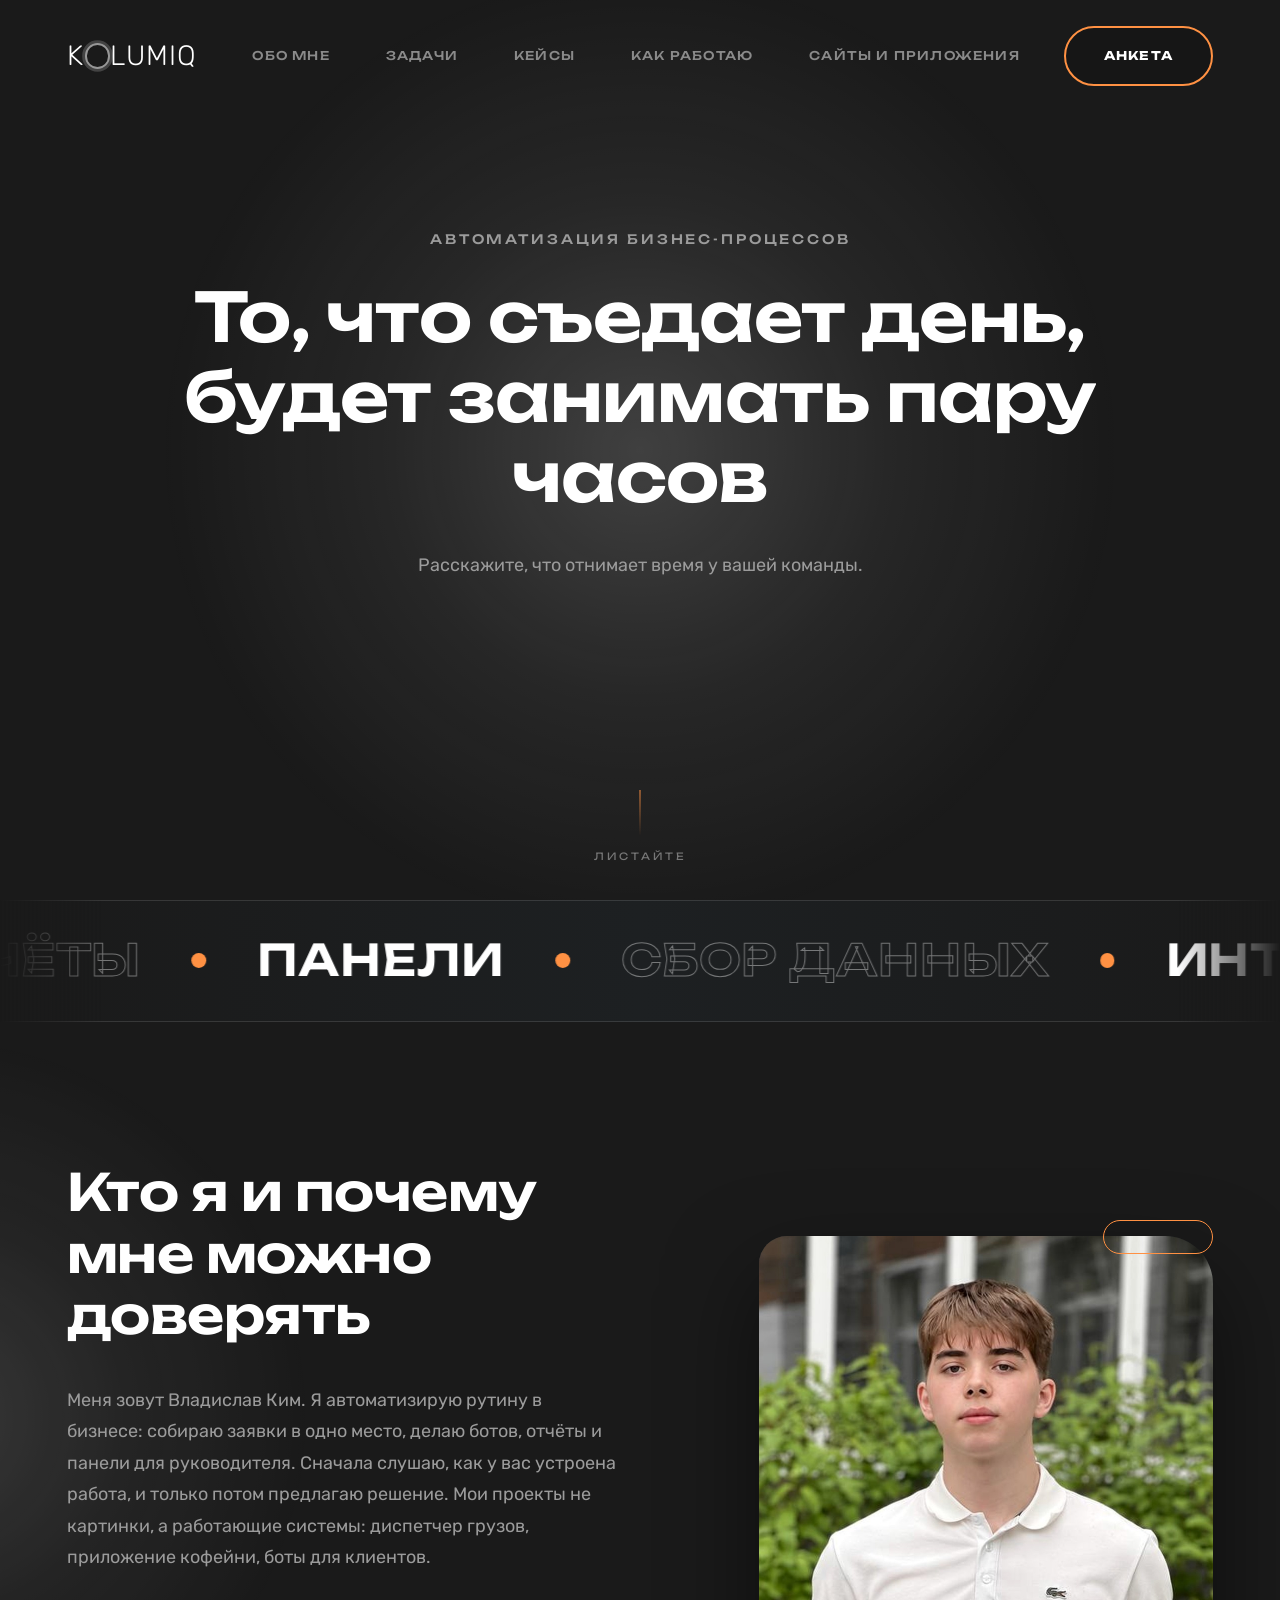
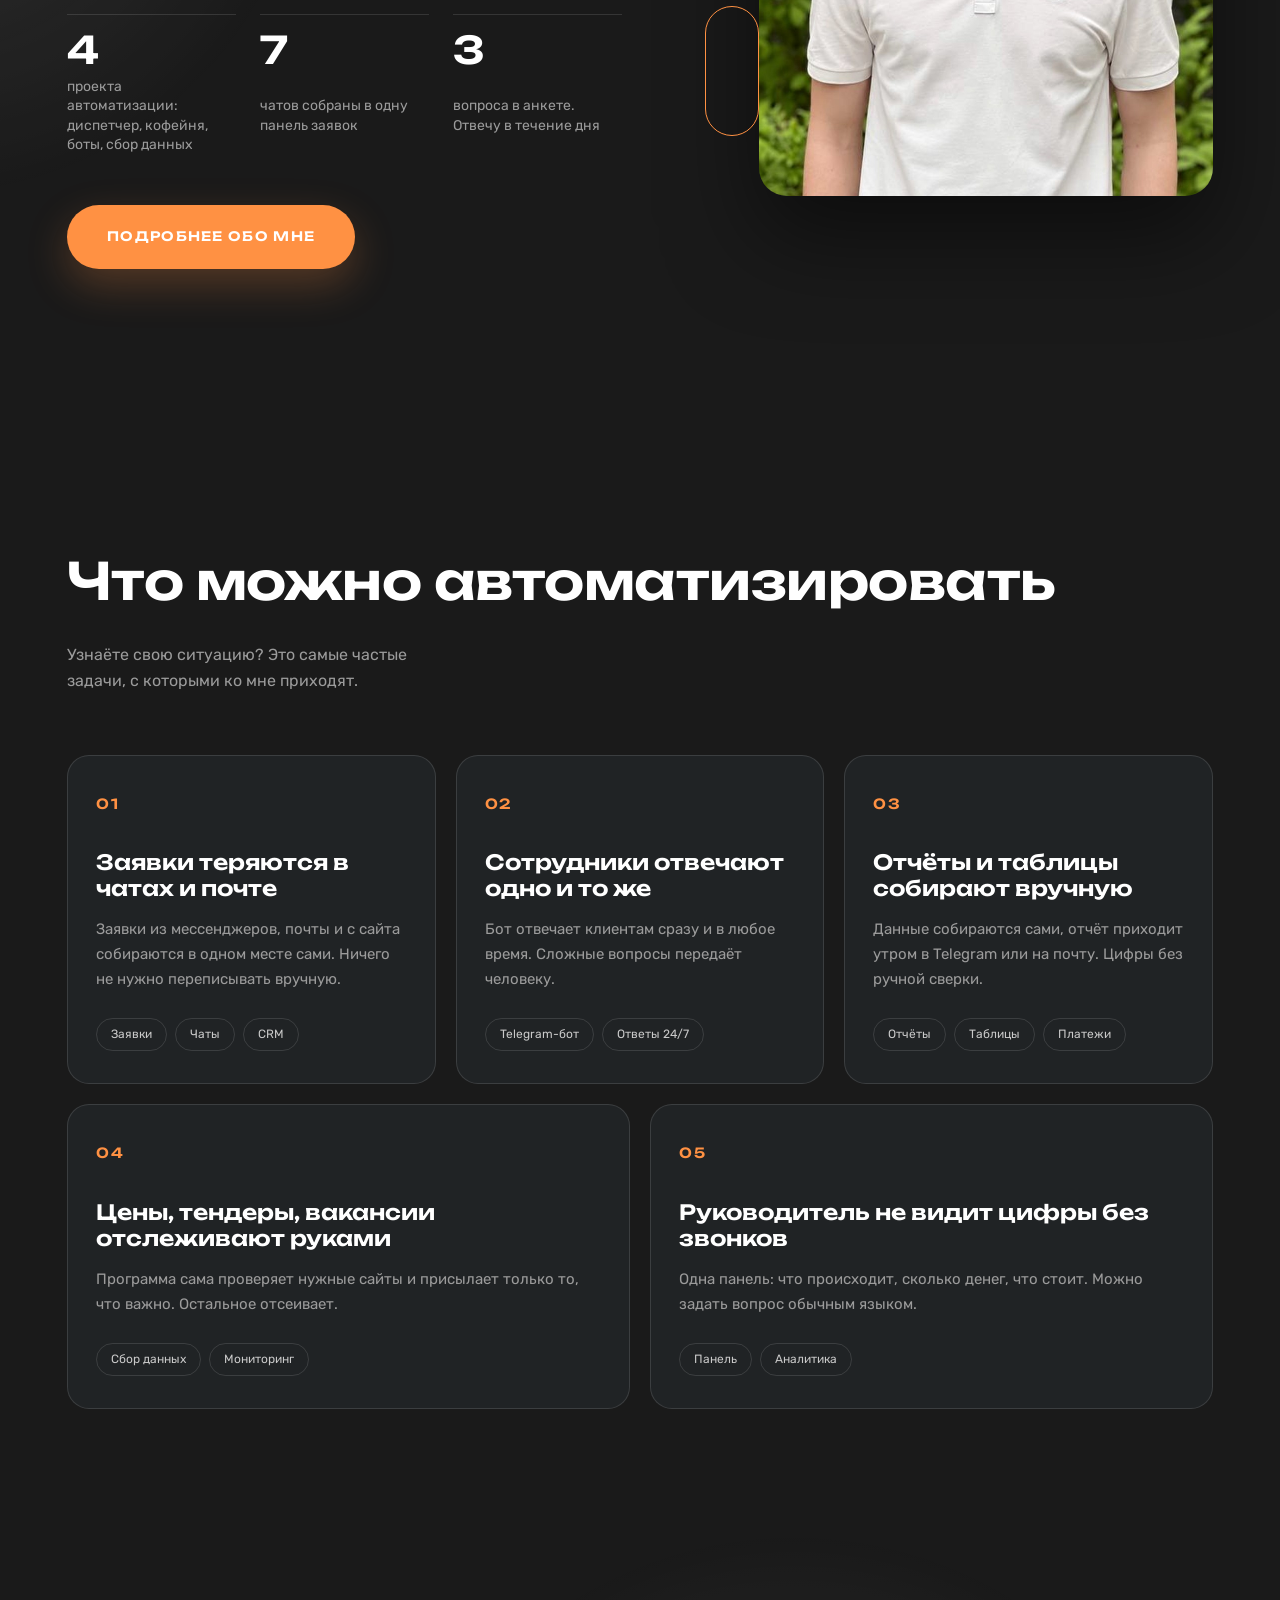
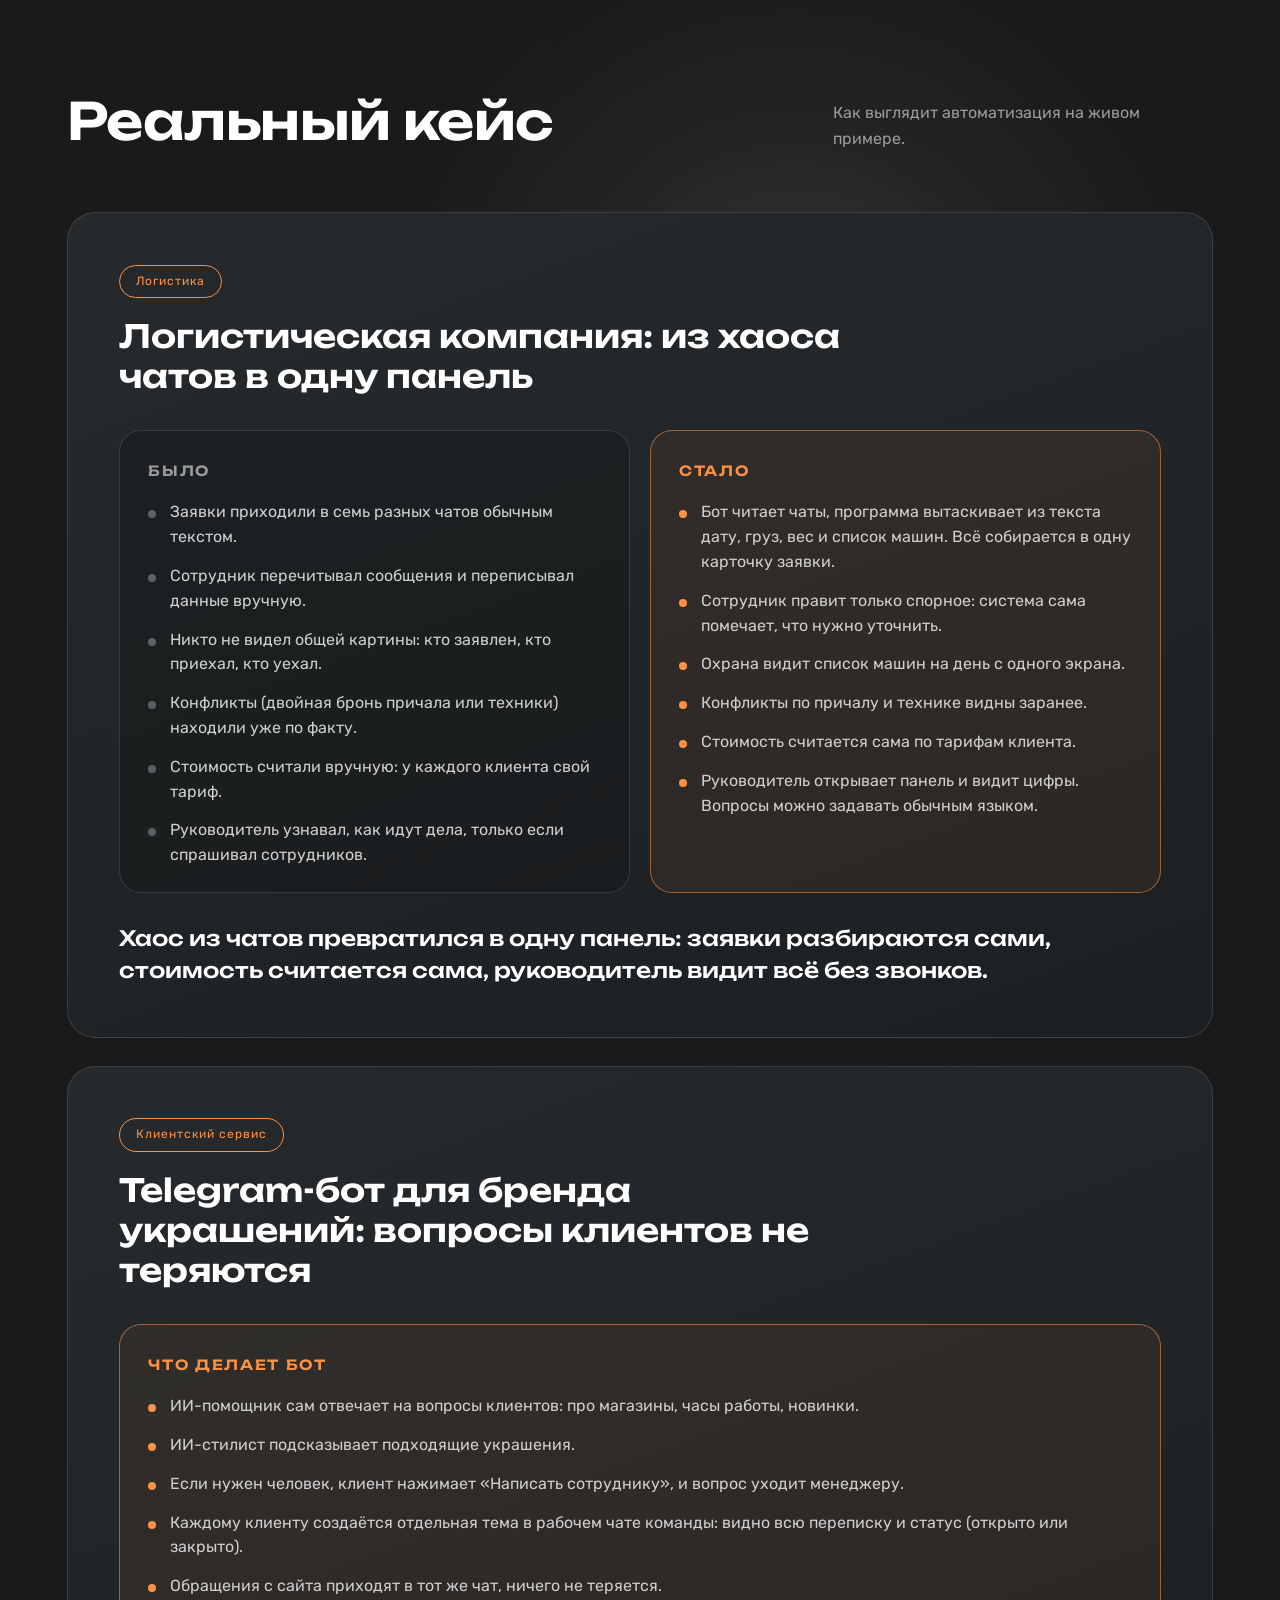
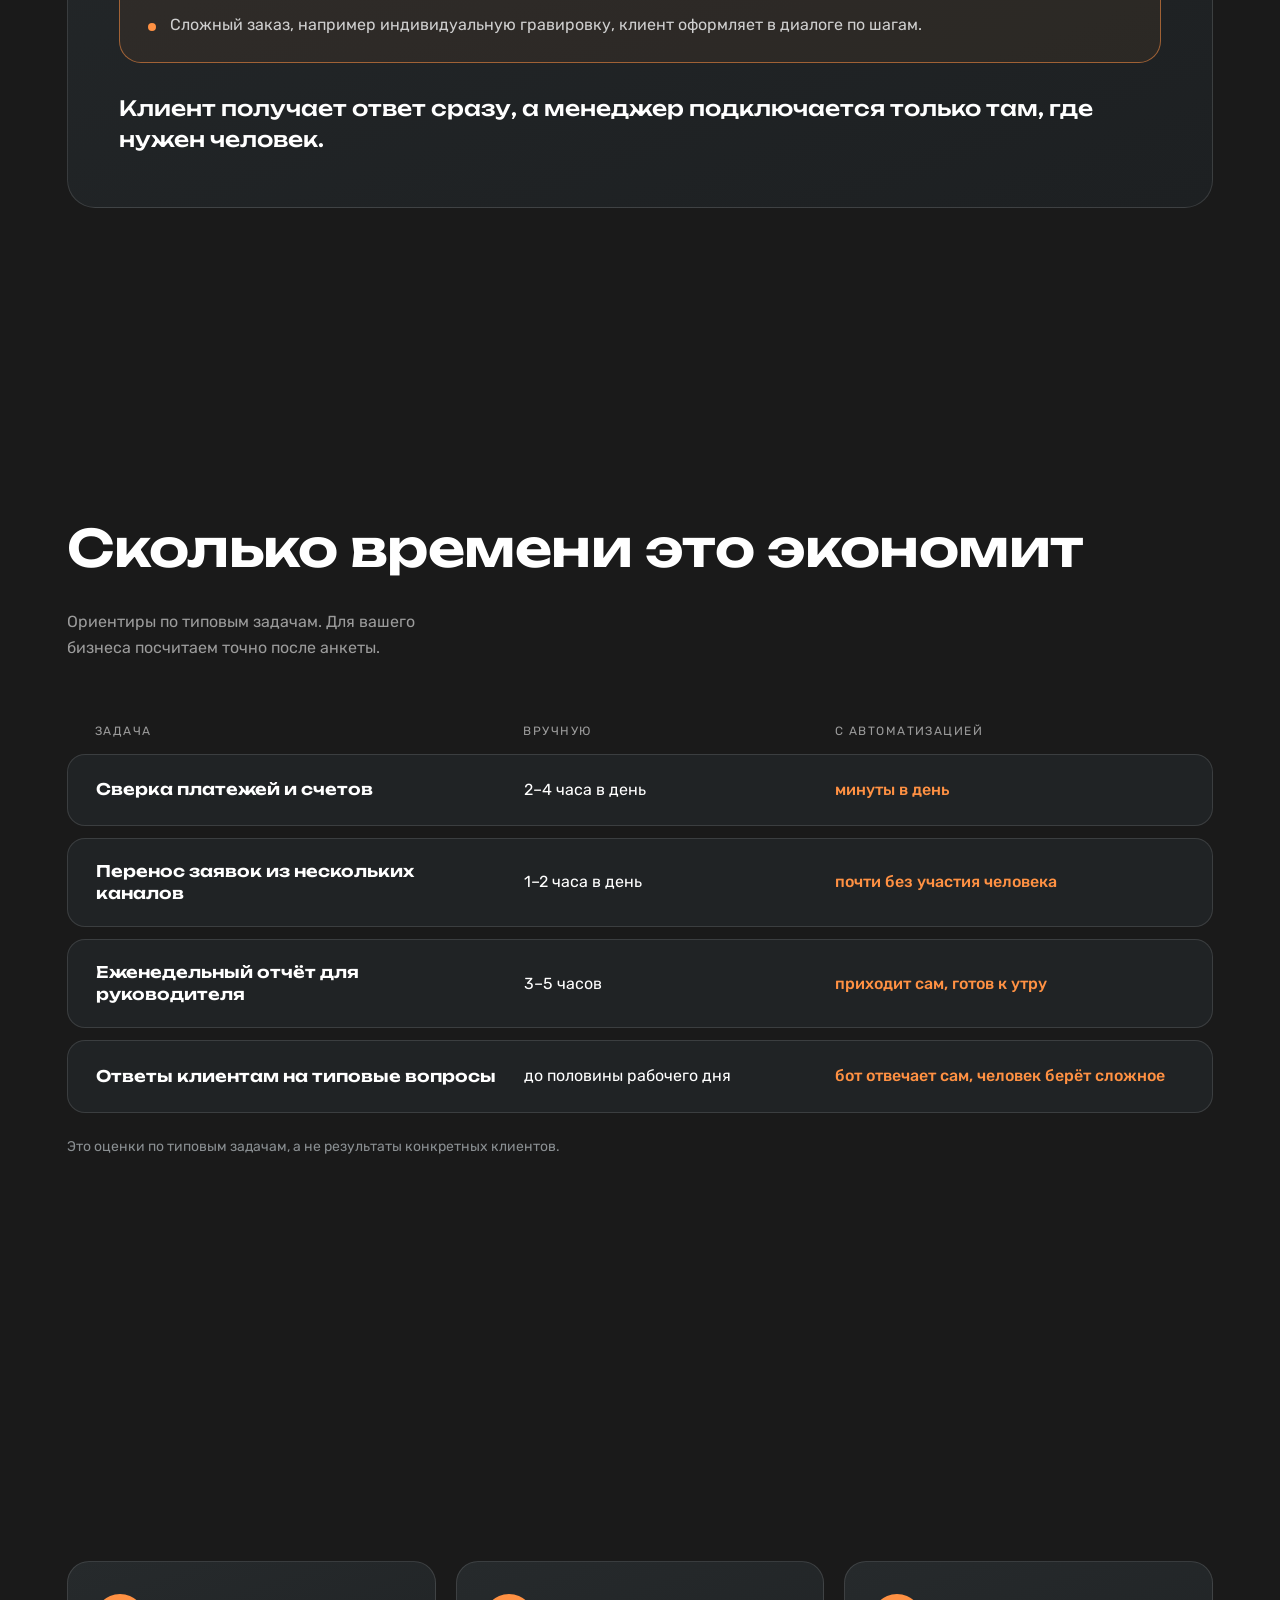
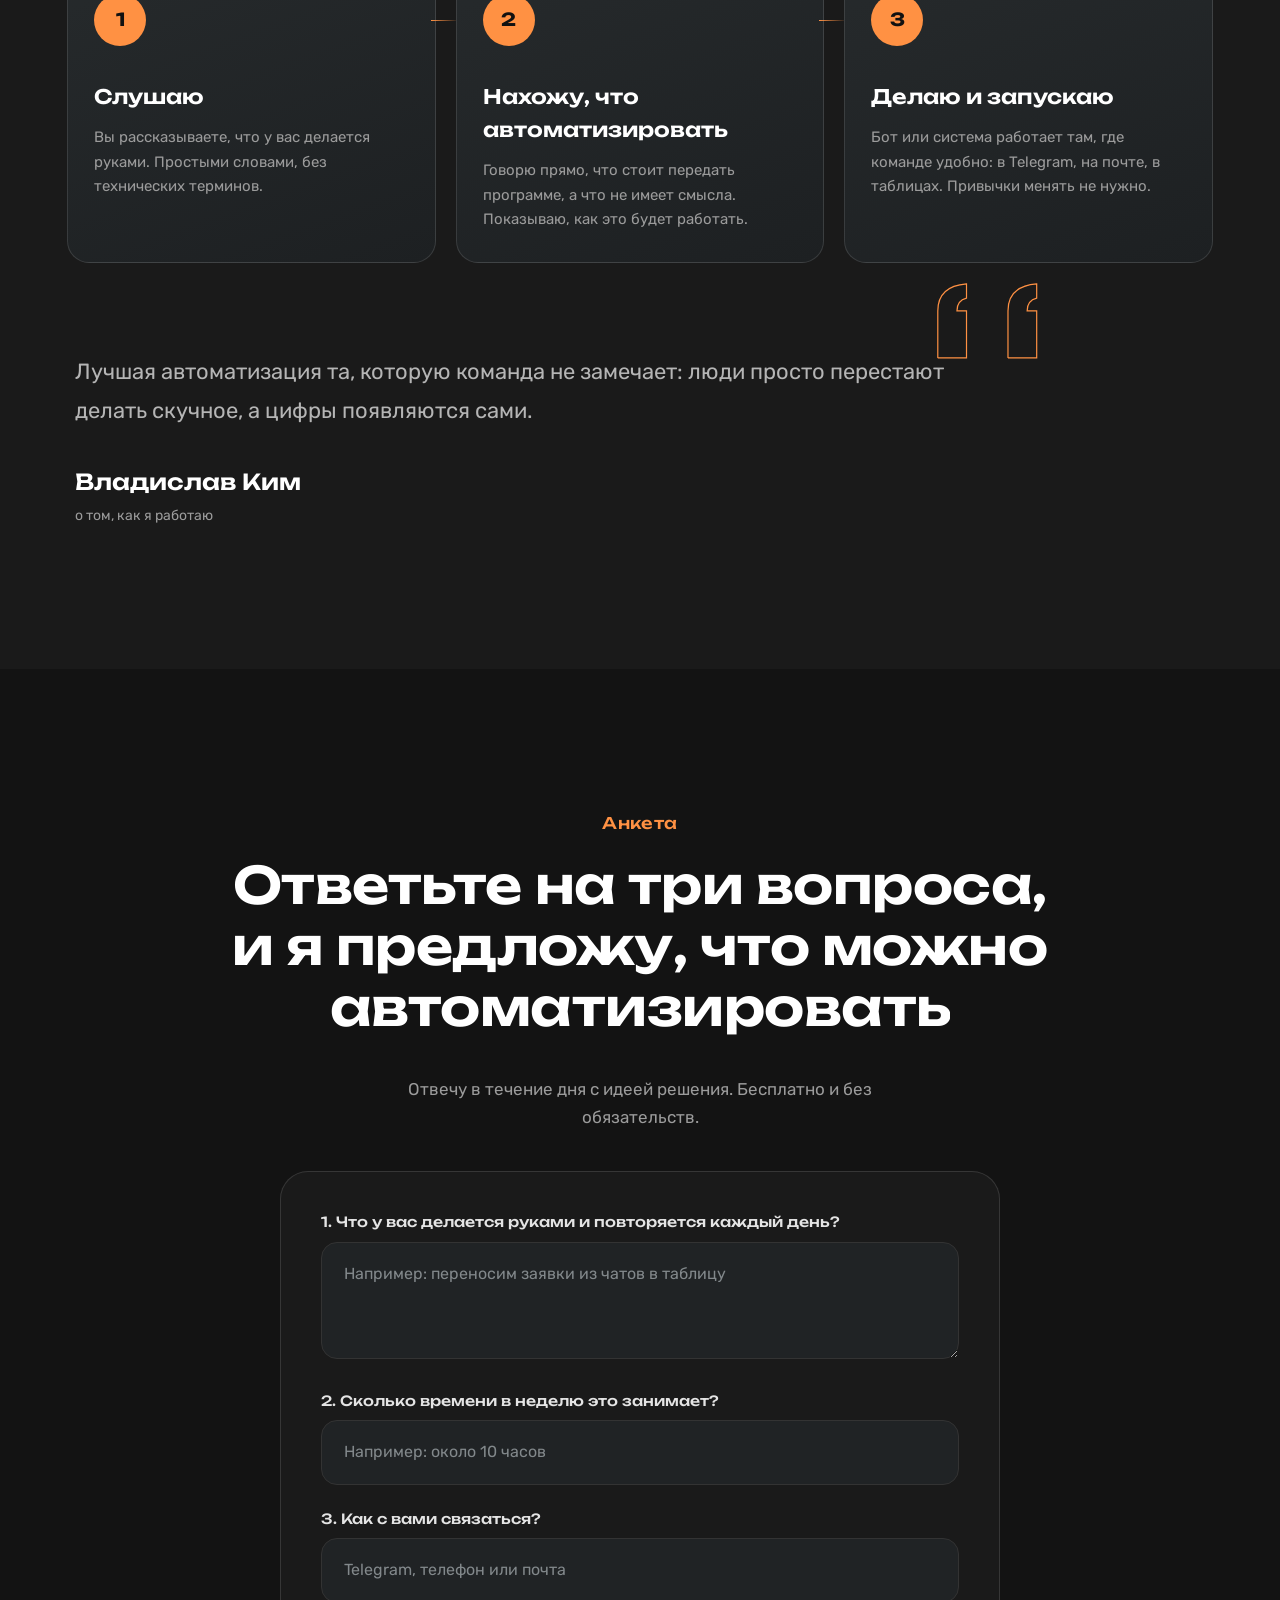
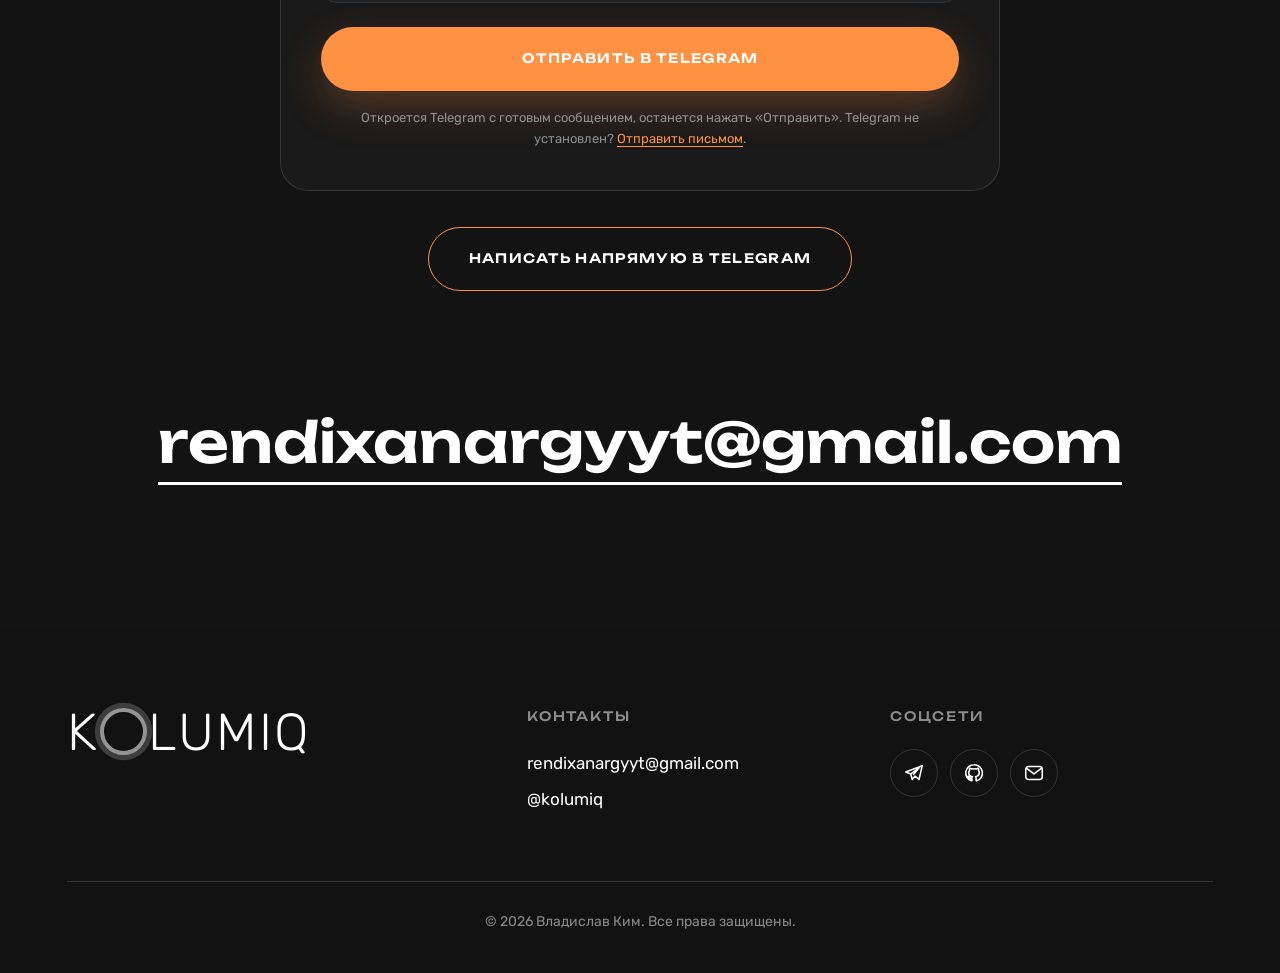
==== index.html @ 981fe51b "Фото в блоке «Обо мне» вместо заглушки Co-Authored-By: Claude Sonnet 5.5 <noreply@anthropic.com>" ====
<!doctype html>
<html lang="ru">
<head>
  <meta charset="utf-8">
  <meta name="viewport" content="width=device-width, initial-scale=1">
  <meta name="theme-color" content="#1a1a1a">
  <title>Владислав Ким — автоматизация бизнеса</title>
  <meta name="description" content="Владислав Ким: автоматизирую рутину в бизнесе — боты, сбор заявок, отчёты, панели для руководителя. Расскажите о задаче, предложу решение.">
  <meta property="og:title" content="Владислав Ким — автоматизация бизнеса">
  <meta property="og:description" content="Боты, сбор заявок, отчёты и панели для руководителя. То, что съедает день, занимает пару часов.">
  <link rel="icon" href="data:image/svg+xml,%3Csvg xmlns='http://www.w3.org/2000/svg' viewBox='0 0 32 32'%3E%3Crect width='32' height='32' rx='8' fill='%231a1a1a'/%3E%3Ccircle cx='16' cy='16' r='7' fill='none' stroke='%23ff9143' stroke-width='3'/%3E%3C/svg%3E">
  <script>document.documentElement.classList.add('js')</script>
  <link rel="stylesheet" href="css/styles.css?v=20261009a">
  <link rel="stylesheet" href="css/motion.css?v=20261009a">
  <noscript><style>.loader,.progress,.cursor{display:none!important}body.is-loading{overflow:auto!important}.hdr{transform:none!important}</style></noscript>
</head>
<body class="is-loading">
  <div class="loader" id="loader" aria-hidden="true"><div class="ld-in"><span class="ld-ring"></span><span class="ld-txt">KOLUMIQ</span></div><div class="ld-bar"><i></i></div></div>
  <div class="progress" id="progress"><i></i></div>
  <div class="cursor" id="cursor" aria-hidden="true"><i class="c-dot"></i><i class="c-ring"><span class="c-txt"></span></i></div>

  <header class="hdr" id="hdr">
    <div class="hdr-in">
      <a class="logo" href="#top" aria-label="Kolumiq, на главную"><span>K</span><i class="ring"></i><span>LUMIQ</span></a>
      <nav class="nav" id="nav" aria-label="Основное меню">
        <span class="nav-ind" id="navInd"></span>
        <a href="#about" data-nav="about">Обо мне</a>
        <a href="#services" data-nav="services">Задачи</a>
        <a href="#case" data-nav="case">Кейсы</a>
        <a href="#process" data-nav="process">Как работаю</a>
        <a href="sites.html" data-nav="sites">Сайты и приложения</a>
        <a class="pill" href="#contact" data-nav="contact">Анкета</a>
      </nav>
      <button class="burger" id="burger" aria-label="Меню" aria-expanded="false"><i></i><i></i></button>
    </div>
  </header>

  <main id="top">
    <section class="hero" id="hero">
      <div class="glow" id="glow"></div>
      <div class="wrap hero-in">
        <p class="eyebrow" data-split>Автоматизация бизнес-процессов</p>
        <h1 class="h1" id="h1" data-split>То, что съедает день, будет занимать пару часов</h1>
        <p class="hero-p" data-fade>Расскажите, что отнимает время у вашей команды.</p>
        <a class="btn btn-o" href="#contact" data-magnet data-cursor="анкета"><span>Рассказать о задаче</span><svg viewBox="0 0 24 24" aria-hidden="true"><path d="M4 12h15M13 6l6 6-6 6"/></svg></a>
      </div>
      <div class="scroll-cue" aria-hidden="true"><i></i><span>листайте</span></div>
    </section>

    <div class="marquee" id="marquee" aria-hidden="true"><div class="mq-track" id="mqTrack"><div class="mq-set"><span>Боты</span><span>Заявки</span><span>Отчёты</span><span>Панели</span><span>Сбор данных</span><span>Интеграции</span><span>Автоматизация</span></div><div class="mq-set"><span>Боты</span><span>Заявки</span><span>Отчёты</span><span>Панели</span><span>Сбор данных</span><span>Интеграции</span><span>Автоматизация</span></div></div></div>

    <section class="about sec" id="about">
      <div class="glow g2"></div>
      <div class="wrap about-grid">
        <div class="about-t">
          <h2 class="h2" data-split>Кто я и почему мне можно доверять</h2>
          <p data-fade>Меня зовут Владислав Ким. Я автоматизирую рутину в бизнесе: собираю заявки в одно место, делаю ботов, отчёты и панели для руководителя. Сначала слушаю, как у вас устроена работа, и только потом предлагаю решение. Мои проекты не картинки, а работающие системы: диспетчер грузов, приложение кофейни, боты для клиентов.</p>
          <div class="stats" id="stats"></div>
          <a class="btn btn-o" href="#" id="aboutMore" data-magnet data-cursor="открыть"><span>Подробнее обо мне</span></a>
        </div>
        <div class="about-ph" data-reveal-r>
          <div class="ph-card" id="phCard"><img class="ph-img" src="assets/img/portrait.jpg" alt="Владислав Ким" width="908" height="1120" loading="lazy"></div>
          <i class="out out-a"></i><i class="out out-b"></i>
        </div>
      </div>
    </section>

    <section class="services sec" id="services">
      <div class="wrap">
        <div class="sec-hd"><h2 class="h2" data-split>Что можно автоматизировать</h2><p class="sec-p" data-fade>Узнаёте свою ситуацию? Это самые частые задачи, с которыми ко мне приходят.</p></div>
        <div class="svc-grid" id="svcGrid"></div>
        <noscript><p>Сбор заявок, боты для клиентов, отчёты, мониторинг сайтов, панель для руководителя.</p></noscript>
      </div>
    </section>

    <section class="case-sec sec" id="case">
      <div class="glow g3"></div>
      <div class="wrap">
        <div class="sec-hd"><h2 class="h2" data-split>Реальный кейс</h2><p class="sec-p" data-fade>Как выглядит автоматизация на живом примере.</p></div>
        <article class="cs" id="csBox"></article>
        <article class="cs" id="csBox2"></article>
      </div>
    </section>

    <section class="time sec" id="time">
      <div class="wrap">
        <div class="sec-hd"><h2 class="h2" data-split>Сколько времени это экономит</h2><p class="sec-p" data-fade>Ориентиры по типовым задачам. Для вашего бизнеса посчитаем точно после анкеты.</p></div>
        <div class="est" id="estBox"></div>
        <p class="est-note" data-fade>Это оценки по типовым задачам, а не результаты конкретных клиентов.</p>
      </div>
    </section>

    <section class="process sec" id="process">
      <div class="wrap">
        <div class="sec-hd"><h2 class="h2" data-split>Как я работаю</h2></div>
        <div class="step-grid" id="stepGrid"></div>
        <figure class="quote" id="quote"><svg class="q-ic" viewBox="0 0 163 95" aria-hidden="true"><path d="M1 94V35C1 16 12 3 37 1v18c-8 2-12 8-12 16h12v59H1Zm88 0V35C89 16 100 3 125 1v18c-8 2-12 8-12 16h12v59H89Z" /></svg><blockquote data-fade></blockquote><figcaption></figcaption></figure>
      </div>
    </section>

    <section class="contact sec" id="contact">
      <div class="wrap">
        <p class="eyebrow o" data-fade>Анкета</p>
        <h2 class="h2 c-h" data-split>Ответьте на три вопроса, и я предложу, что можно автоматизировать</h2>
        <p class="c-p" data-fade>Отвечу в течение дня с идеей решения. Бесплатно и без обязательств.</p>
        <form class="form" id="form" novalidate>
          <label class="fld"><span class="q">1. Что у вас делается руками и повторяется каждый день?</span><textarea name="task" rows="3" placeholder="Например: переносим заявки из чатов в таблицу"></textarea><span class="err"></span></label>
          <label class="fld"><span class="q">2. Сколько времени в неделю это занимает?</span><input name="time" placeholder="Например: около 10 часов" autocomplete="off"><span class="err"></span></label>
          <label class="fld"><span class="q">3. Как с вами связаться?</span><input name="contact" placeholder="Telegram, телефон или почта" autocomplete="off"><span class="err"></span></label>
          <button class="btn btn-o" type="submit" data-magnet data-cursor="Telegram"><span>Отправить в Telegram</span></button>
          <p class="f-note">Откроется Telegram с готовым сообщением, останется нажать «Отправить». Telegram не установлен? <a class="f-alt" id="altMail" href="#">Отправить письмом</a>.</p>
        </form>
        <div class="c-actions" data-fade>
          <a class="btn btn-ghost" id="tgBtn" target="_blank" rel="noopener" data-magnet data-cursor="Telegram"><span>Написать напрямую в Telegram</span></a>
        </div>
        <a class="mail" id="mail" href="#" data-cursor="копировать"><span class="mail-t"></span><i></i></a>
      </div>
    </section>
  </main>

  <footer class="ftr">
    <div class="wrap">
      <div class="f-grid">
        <a class="logo big" href="#top" aria-label="На главную"><span>K</span><i class="ring"></i><span>LUMIQ</span></a>
        <div class="f-col"><h4>Контакты</h4><p><a id="fMail" href="#"></a></p><p><a id="fTg" href="#" target="_blank" rel="noopener"></a></p></div>
        <div class="f-col"><h4>Соцсети</h4><div class="soc" id="soc"></div></div>
      </div>
      <div class="f-line"></div>
      <p class="copy">© 2026 Владислав Ким. Все права защищены.</p>
    </div>
  </footer>

  <div class="modal" id="modal" aria-hidden="true"><div class="m-bd" data-close></div><div class="m-box" role="dialog" aria-modal="true" aria-label="Подробности" id="mBox"><button class="m-x" data-close aria-label="Закрыть"><svg viewBox="0 0 24 24"><path d="M5 5l14 14M19 5 5 19"/></svg></button><div class="m-body" id="mBody"></div></div></div>
  <div class="toast" id="toast" role="status"></div>

  <script src="assets/js/lenis.min.js"></script>
  <script src="js/data.js?v=20261009a"></script>
  <script src="js/app.js?v=20261009a"></script>
  <script src="js/fx.js?v=20261009a"></script>
</body>
</html>
---- css/styles.css ----
@import url('fonts.css?v=20261009a');

/* ---------- токены ---------- */
:root {
  --bg: #1a1a1a;
  --bg-2: #262a2c;
  --bg-3: #131313;
  --card: #202325;
  --orange: #ff9143;
  --orange-d: #ee7a26;
  --white: #fff;
  --muted: #9b9b9b;
  --line: rgba(255, 255, 255, .12);
  --r: 22px;
  --head: 'Unbounded', 'Syne', system-ui, sans-serif;
  --body: 'Rubik', system-ui, -apple-system, 'Segoe UI', sans-serif;
  --e: cubic-bezier(.22, .8, .24, 1);
  --e-io: cubic-bezier(.65, 0, .35, 1);
  --spring: cubic-bezier(.34, 1.45, .64, 1);
  --pad: clamp(20px, 5vw, 60px);
}
* { box-sizing: border-box; -webkit-tap-highlight-color: transparent; }
html { scroll-behavior: auto; -webkit-text-size-adjust: 100%; }
html.lenis, html.lenis body { height: auto; }
.lenis.lenis-smooth { scroll-behavior: auto !important; }
.lenis.lenis-stopped { overflow: hidden; }
html, body { overflow-x: clip; max-width: 100%; }
body { margin: 0; font-family: var(--body); font-weight: 400; font-size: 17px; line-height: 1.65; color: var(--white); background: var(--bg); -webkit-font-smoothing: antialiased; overflow-x: hidden; }
img { display: block; max-width: 100%; }
a { color: inherit; text-decoration: none; }
button { font: inherit; color: inherit; background: none; border: 0; padding: 0; cursor: pointer; }
input, textarea { font: inherit; color: inherit; }
h1, h2, h3, h4, p, dl, dd, figure, blockquote { margin: 0; }
ul { margin: 0; padding: 0; list-style: none; }
.wrap { width: min(1146px, calc(100% - var(--pad) * 2)); margin: 0 auto; position: relative; }
.sec { position: relative; padding: clamp(80px, 11vw, 150px) 0; overflow-x: clip; }
.sec > .wrap { z-index: 1; }
::selection { background: var(--orange); color: #111; }
:focus-visible { outline: 2px solid var(--orange); outline-offset: 3px; border-radius: 6px; }
.btn:focus-visible, .pill:focus-visible { outline-offset: 4px; border-radius: 999px; }
.fld input:focus-visible, .fld textarea:focus-visible { outline: 0; }
.ns-list { list-style: none; padding: 0; text-align: center; } .ns-list a { display: inline-block; padding: 8px 0; color: var(--orange); text-decoration: underline; }
.logo { position: relative; z-index: 2; }

/* ---------- типографика ---------- */
.h1 { font-family: var(--head); font-weight: 600; font-size: clamp(34px, 5.3vw, 70px); line-height: 1.18; letter-spacing: -.01em; }
.h2 { font-family: var(--head); font-weight: 600; font-size: clamp(30px, 4vw, 54px); line-height: 1.2; letter-spacing: -.01em; }
.eyebrow { font-family: var(--head); font-weight: 500; font-size: 13px; letter-spacing: .22em; text-transform: uppercase; color: var(--muted); margin-bottom: 26px; }
.eyebrow.o { color: var(--orange); font-size: 16px; letter-spacing: .04em; text-transform: none; margin-bottom: 18px; }
p { color: var(--muted); }

/* ---------- кнопки ---------- */
.btn { position: relative; display: inline-flex; align-items: center; justify-content: center; gap: 14px; min-height: 64px; padding: 0 40px; border-radius: 999px; font-family: var(--head); font-weight: 600; font-size: 13px; letter-spacing: .1em; text-transform: uppercase; overflow: hidden; z-index: 0; isolation: isolate; }
.btn svg { width: 22px; height: 22px; fill: none; stroke: currentColor; stroke-width: 2; stroke-linecap: round; stroke-linejoin: round; flex: none; }
.btn-o { background: var(--orange); color: #fff; box-shadow: 0 16px 40px rgba(255, 145, 67, .25); }
.btn-o::before { content: ''; position: absolute; inset: 0; background: #fff; transform: translateY(101%); border-radius: 50% 50% 0 0 / 40% 40% 0 0; z-index: -1; }
.btn-o:hover { color: #1a1a1a; }
.btn-ghost { border: 1px solid var(--orange); color: #fff; background: transparent; }
.btn-ghost::before { content: ''; position: absolute; inset: 0; background: var(--orange); transform: translateY(101%); border-radius: 50% 50% 0 0 / 40% 40% 0 0; z-index: -1; }
.btn-ghost:hover { color: #1a1a1a; }
.btn.sm { min-height: 48px; padding: 0 26px; }

/* ---------- шапка ---------- */
.hdr { position: fixed; z-index: 70; top: 0; left: 0; right: 0; }
.hdr-in { width: min(1146px, calc(100% - var(--pad) * 2)); height: 112px; margin: 0 auto; display: flex; align-items: center; justify-content: space-between; }
.hdr.solid .hdr-in { height: 78px; }
.logo { display: inline-flex; align-items: center; font-weight: 300; font-size: 28px; letter-spacing: .04em; line-height: 1; color: #fff; }
.logo.big { font-size: clamp(34px, 5vw, 52px); }
.ring { position: relative; display: inline-block; width: .9em; height: .9em; margin: 0 .02em; border-radius: 50%; border: .09em solid rgba(255, 255, 255, .55); box-shadow: 0 0 0 .1em rgba(255, 255, 255, .18); transition: transform .8s var(--e), border-color .4s; }
.logo:hover .ring { transform: rotate(180deg) scale(1.08); border-color: var(--orange); }
.nav { position: relative; display: flex; align-items: center; gap: 12px; }
.nav a { position: relative; padding: 10px 22px; font-family: var(--head); font-weight: 500; font-size: 12px; letter-spacing: .1em; text-transform: uppercase; color: #8a8a8a; transition: color .4s; }
.nav a:hover, .nav a.on { color: #fff; }
.nav a.pill { margin-left: 10px; padding: 18px 38px; border: 2px solid #3a3a3a; border-radius: 999px; background: #161616; color: #fff; font-weight: 700; transition: border-color .4s, background .4s, transform .4s var(--spring); }
.nav a.pill:hover, .nav a.pill.on { border-color: var(--orange); }
.nav-ind { position: absolute; left: 0; bottom: 4px; height: 2px; width: 0; background: var(--orange); border-radius: 2px; pointer-events: none; }
.burger { display: none; width: 48px; height: 48px; border-radius: 50%; background: #222; position: relative; z-index: 2; }
.burger i { position: absolute; left: 14px; right: 14px; height: 2px; background: #fff; border-radius: 2px; transition: transform .5s var(--e), top .5s var(--e); }
.burger i:nth-child(1) { top: 19px; } .burger i:nth-child(2) { top: 27px; }
.burger.open i:nth-child(1) { top: 23px; transform: rotate(45deg); } .burger.open i:nth-child(2) { top: 23px; transform: rotate(-45deg); }

/* ---------- hero ---------- */
.hero { position: relative; min-height: 100vh; min-height: 100svh; display: grid; align-items: center; text-align: center; padding: 140px 0 120px; overflow: hidden; }
.glow { position: absolute; width: 1100px; height: 1100px; left: 50%; top: 50%; margin: -550px 0 0 -550px; border-radius: 50%; background: radial-gradient(circle, rgba(255, 255, 255, .17) 0, rgba(255, 255, 255, .06) 32%, transparent 62%); pointer-events: none; will-change: transform; }
.glow.g2 { left: 0; top: 40%; width: 900px; height: 900px; margin: -450px 0 0 -520px; opacity: .8; }
.glow.g3 { left: 62%; top: 20%; width: 1000px; height: 1000px; margin: -500px 0 0 -500px; opacity: .8; }
.hero-in { display: flex; flex-direction: column; align-items: center; }
.hero .h1 { max-width: 920px; }
.hero-p { max-width: 560px; margin: 34px 0 46px; font-size: 18px; }
.scroll-cue { position: absolute; left: 50%; bottom: 36px; transform: translateX(-50%); display: flex; flex-direction: column; align-items: center; gap: 12px; font-family: var(--head); font-size: 10px; letter-spacing: .3em; text-transform: uppercase; color: #777; }
.scroll-cue i { width: 1px; height: 46px; background: linear-gradient(var(--orange), transparent); }

/* ---------- about ---------- */
.about { overflow: hidden; }
.about-grid { display: grid; grid-template-columns: 1.05fr .95fr; gap: clamp(40px, 7vw, 100px); align-items: center; }
.about-t .h2 { margin-bottom: 38px; }
.about-t > p { font-size: 18px; line-height: 1.75; margin-bottom: 40px; max-width: 600px; }
.stats { display: grid; grid-template-columns: 1fr 1fr; gap: 28px 24px; margin-bottom: 50px; max-width: 560px; }
.stat { display: grid; grid-template-columns: auto auto 1fr; align-items: baseline; gap: 0 2px; padding-top: 16px; border-top: 1px solid var(--line); }
.stat b { font-family: var(--head); font-weight: 600; font-size: 38px; line-height: 1; color: #fff; }
.stat i { font-style: normal; font-family: var(--head); font-size: 24px; color: var(--orange); }
.stat span { grid-column: 1 / -1; margin-top: 8px; font-size: 14px; color: var(--muted); line-height: 1.4; }
.about-ph { position: relative; justify-self: end; width: min(100%, 454px); }
.ph-card { position: relative; aspect-ratio: 454 / 560; border-radius: 28px 48px 28px 28px; overflow: hidden; background: radial-gradient(120% 90% at 30% 20%, #3a3f42, #1d2022 60%, #141516); box-shadow: 0 40px 90px rgba(0, 0, 0, .5); }
.ph-in { position: absolute; inset: 0; display: grid; place-items: center; align-content: center; gap: 12px; }
.ph-mono { font-family: var(--head); font-weight: 700; font-size: clamp(80px, 11vw, 150px); line-height: 1; letter-spacing: -.04em; background: linear-gradient(135deg, #fff, #8a8f93); -webkit-background-clip: text; background-clip: text; color: transparent; }
.ph-img { position: absolute; inset: 0; width: 100%; height: 100%; object-fit: cover; object-position: 50% 30%; display: block; }
.ph-hint { font-size: 12px; letter-spacing: .24em; text-transform: uppercase; color: #6b7073; }
.out { position: absolute; border: 1px solid var(--orange); pointer-events: none; }
.out-a { right: 0; top: -16px; width: 110px; height: 34px; border-radius: 999px; }
.out-b { left: -54px; bottom: 60px; width: 54px; height: 130px; border-radius: 999px 999px 999px 999px; }

/* ---------- services ---------- */
.sec-hd { display: flex; align-items: flex-end; justify-content: space-between; gap: 30px; flex-wrap: wrap; margin-bottom: 60px; }
.sec-hd.c { align-items: center; flex-direction: column; text-align: center; gap: 34px; margin-bottom: 40px; }
.sec-p { max-width: 380px; font-size: 16px; }
.svc-grid { display: grid; grid-template-columns: repeat(4, 1fr); gap: 20px; }
.svc { position: relative; overflow: hidden; padding: 36px 28px 32px; border-radius: var(--r); background: var(--card); border: 1px solid var(--line); min-height: 380px; display: flex; flex-direction: column; transform-style: preserve-3d; }
.svc-n { font-family: var(--head); font-weight: 600; font-size: 14px; letter-spacing: .12em; color: var(--orange); margin-bottom: 54px; }
.svc h3 { font-family: var(--head); font-weight: 600; font-size: 21px; line-height: 1.25; margin-bottom: 16px; }
.svc p { font-size: 15px; line-height: 1.65; margin-bottom: 26px; }
.tags { display: flex; flex-wrap: wrap; gap: 8px; margin-top: auto; }
.tags span { padding: 6px 14px; border: 1px solid var(--line); border-radius: 999px; font-size: 12px; color: #c9c9c9; }
.svc-glow { position: absolute; inset: 0; background: radial-gradient(260px circle at var(--mx, 50%) var(--my, 0%), rgba(255, 145, 67, .2), transparent 70%); opacity: 0; transition: opacity .5s; pointer-events: none; }
.svc:hover .svc-glow { opacity: 1; }

/* ---------- works ---------- */
.filters { position: relative; display: flex; justify-content: center; width: fit-content; margin: 0 auto 60px; padding: 6px; border-radius: 999px; background: #202325; border: 1px solid var(--line); }
.filters button { position: relative; z-index: 1; padding: 12px 26px; border-radius: 999px; font-family: var(--head); font-weight: 500; font-size: 12px; letter-spacing: .08em; text-transform: uppercase; color: #9a9a9a; transition: color .4s; }
.filters button.on { color: #111; }
.f-ind { position: absolute; z-index: 0; left: 0; top: 6px; bottom: 6px; width: 0; border-radius: 999px; background: var(--orange); }
.proj-grid { display: grid; grid-template-columns: 1fr 1fr; gap: 90px 30px; }
.proj { outline: 0; cursor: pointer; }
.proj-img { position: relative; overflow: hidden; border-radius: 18px; aspect-ratio: 16 / 10; background: #101112; }
.proj-img img { width: 100%; height: 112%; object-fit: cover; object-position: top; will-change: transform; }
.proj-badge { position: absolute; left: 16px; top: 16px; padding: 7px 16px; border-radius: 999px; background: rgba(20, 20, 20, .75); backdrop-filter: blur(8px); font-size: 12px; letter-spacing: .06em; }
.proj-hd { display: flex; align-items: center; gap: 22px; margin: 34px 0 26px; }
.proj-hd h3 { font-family: var(--head); font-weight: 600; font-size: clamp(22px, 2.3vw, 30px); line-height: 1.2; }
.proj-hd .line { flex: 0 0 48px; height: 1px; background: var(--orange); transform-origin: left; transition: flex-basis .7s var(--e); }
.proj:hover .proj-hd .line, .proj:focus-visible .proj-hd .line { flex-basis: 120px; }
.proj dl > div { display: grid; grid-template-columns: 72px 1fr; gap: 8px; margin-bottom: 8px; font-size: 15px; }
.proj dt { color: #8a8a8a; } .proj dd { color: #fff; }
.proj:focus-visible .proj-img { outline: 2px solid var(--orange); outline-offset: 4px; }
.proj.next { cursor: default; }
.next-in { height: 100%; min-height: 360px; border: 1px dashed rgba(255, 145, 67, .5); border-radius: 18px; display: flex; flex-direction: column; align-items: flex-start; justify-content: center; gap: 16px; padding: 40px; background: linear-gradient(135deg, rgba(255, 145, 67, .06), transparent 60%); }
.next-ic { display: grid; place-items: center; width: 64px; height: 64px; border-radius: 50%; border: 1px solid var(--orange); font-family: var(--head); font-size: 28px; color: var(--orange); }
.next h3 { font-family: var(--head); font-weight: 600; font-size: 26px; }
.next p { max-width: 320px; font-size: 15px; margin-bottom: 8px; }

/* ---------- process ---------- */
.step-grid { display: grid; grid-template-columns: repeat(4, 1fr); gap: 20px; margin-bottom: 110px; counter-reset: s; }
.step { position: relative; padding: 32px 26px 30px; border-radius: var(--r); background: linear-gradient(160deg, var(--bg-2), #1d2022); border: 1px solid var(--line); }
.step-n { display: grid; place-items: center; width: 52px; height: 52px; margin-bottom: 34px; border-radius: 50%; background: var(--orange); font-family: var(--head); font-weight: 700; font-size: 18px; color: #111; }
.step h3 { font-family: var(--head); font-weight: 600; font-size: 20px; margin-bottom: 12px; }
.step p { font-size: 15px; }
.step:not(:last-child)::after { content: ''; position: absolute; top: 58px; left: calc(100% - 4px); width: 28px; height: 1px; background: linear-gradient(90deg, var(--orange), transparent); }
.quote { position: relative; padding: 0 0 0 8px; max-width: 1000px; }
.q-ic { position: absolute; right: 0; top: -70px; width: 130px; fill: none; stroke: var(--orange); stroke-width: 1.5; }
.quote blockquote { font-size: clamp(18px, 1.8vw, 22px); line-height: 1.75; color: #b5b5b5; max-width: 880px; margin-bottom: 34px; }
.quote figcaption b { display: block; font-family: var(--head); font-weight: 600; font-size: 22px; }
.quote figcaption span { color: var(--muted); font-size: 14px; }

/* ---------- contact ---------- */
.contact { background: var(--bg-3); text-align: center; overflow: hidden; }
.contact .eyebrow { margin-bottom: 18px; }
.mail { position: relative; display: inline-block; font-family: var(--head); font-weight: 600; font-size: clamp(15px, 4.4vw, 62px); line-height: 1.25; overflow-wrap: anywhere; max-width: 100%; padding-bottom: 8px; }
.mail i { position: absolute; left: 0; right: 0; bottom: 0; height: 3px; background: #fff; transform-origin: left; transition: background .4s; }
.mail:hover i { background: var(--orange); }
.c-p { max-width: 540px; margin: 36px auto 40px; }
.c-actions { display: flex; justify-content: center; gap: 16px; flex-wrap: wrap; margin-bottom: 80px; }
.form { max-width: 720px; margin: 0 auto; text-align: left; padding: 40px; border-radius: 28px; background: #1a1a1a; border: 1px solid var(--line); }
.f-row { display: grid; grid-template-columns: 1fr 1fr; gap: 0 18px; }
.fld { position: relative; display: block; margin-bottom: 24px; }
.fld input, .fld textarea { width: 100%; padding: 18px 22px; border-radius: 16px; border: 1px solid #333; background: #202325; color: #fff; font-size: 16px; outline: 0; resize: vertical; transition: border-color .4s, box-shadow .4s, background .4s; }
.fld input::placeholder, .fld textarea::placeholder { color: #82888b; }
.fld input:focus, .fld textarea:focus { border-color: var(--orange); box-shadow: 0 0 0 4px rgba(255, 145, 67, .14); background: #232628; }
.fld .bad { border-color: #e2655a; }
.err { position: absolute; left: 6px; top: calc(100% + 3px); font-size: 12px; color: #ff8b80; }
.err:empty { display: none; }
.form .btn { width: 100%; }
.f-note { margin-top: 16px; font-size: 13px; text-align: center; color: #8a8f92; }

/* ---------- footer ---------- */
.ftr { padding: 80px 0 40px; background: #121212; }
.f-grid { display: grid; grid-template-columns: 1.3fr 1fr 1fr; gap: 40px; align-items: start; }
.f-col h4 { font-family: var(--head); font-weight: 500; font-size: 13px; letter-spacing: .14em; text-transform: uppercase; color: #8c8c8c; margin-bottom: 22px; }
.f-col p { margin-bottom: 8px; font-size: 17px; color: #fff; word-break: break-all; }
.f-col a { position: relative; transition: color .3s; } .f-col a:hover { color: var(--orange); }
.soc { display: flex; gap: 12px; }
.soc a { display: grid; place-items: center; width: 48px; height: 48px; border-radius: 50%; border: 1px solid #333; transition: border-color .4s, background .4s, transform .5s var(--spring); }
.soc a:hover { border-color: var(--orange); background: rgba(255, 145, 67, .12); transform: translateY(-4px); color: #fff; }
.soc svg { width: 22px; height: 22px; fill: none; stroke: #fff; stroke-width: 1.7; stroke-linecap: round; stroke-linejoin: round; }
.f-line { height: 1px; margin: 60px 0 28px; background: #333; transform-origin: left; }
.copy { text-align: center; font-size: 14px; color: #8a8a8a; }

/* ---------- окна ---------- */
.modal { position: fixed; z-index: 90; inset: 0; display: grid; place-items: center; padding: 20px; pointer-events: none; visibility: hidden; transition: visibility 0s linear .8s; }
.modal.open { pointer-events: auto; visibility: visible; transition-delay: 0s; }
.m-bd { position: absolute; inset: 0; background: rgba(8, 8, 8, .78); backdrop-filter: blur(10px); opacity: 0; transition: opacity .6s var(--e); }
.modal.open .m-bd { opacity: 1; }
.m-box { position: relative; width: min(560px, 100%); max-height: 90vh; overflow-y: auto; overscroll-behavior: contain; padding: 52px 44px 44px; border-radius: 28px; background: #1e2123; border: 1px solid var(--line); box-shadow: 0 50px 120px rgba(0, 0, 0, .6); opacity: 0; transform: translateY(40px) scale(.94); transition: opacity .5s var(--e), transform .7s var(--e); }
.modal.wide .m-box { width: min(1020px, 100%); padding: 0; overflow-y: auto; overflow-x: hidden; }
.m-box { scrollbar-width: thin; scrollbar-color: #444 transparent; }
.m-box::-webkit-scrollbar { width: 6px; } .m-box::-webkit-scrollbar-thumb { background: #444; border-radius: 3px; } .m-box::-webkit-scrollbar-track { background: transparent; }
.modal.open .m-box { opacity: 1; transform: none; }
.m-x { position: absolute; z-index: 3; top: 18px; right: 18px; width: 44px; height: 44px; border-radius: 50%; background: rgba(0, 0, 0, .45); display: grid; place-items: center; transition: transform .5s var(--e), background .3s; }
.m-x svg { width: 22px; height: 22px; fill: none; stroke: #fff; stroke-width: 1.8; stroke-linecap: round; }
.m-x:hover { transform: rotate(90deg); background: var(--orange); }
.badge { display: inline-block; padding: 6px 16px; border-radius: 999px; border: 1px solid var(--orange); font-size: 12px; letter-spacing: .08em; color: var(--orange); margin-bottom: 18px; }
.more h3 { font-family: var(--head); font-weight: 600; font-size: 30px; margin-bottom: 16px; }
.more .lead { color: #b9b9b9; margin-bottom: 30px; }
.more-grid { display: grid; gap: 22px; margin-bottom: 34px; }
.more-grid h4 { font-family: var(--head); font-weight: 500; font-size: 13px; letter-spacing: .12em; text-transform: uppercase; color: var(--orange); margin-bottom: 10px; }
.more-grid ul { display: flex; flex-wrap: wrap; gap: 8px; } .more-grid li { padding: 6px 14px; border: 1px solid var(--line); border-radius: 999px; font-size: 14px; color: #ddd; }
.case { display: grid; grid-template-columns: 1.15fr 1fr; }
.case-img { display: grid; align-items: center; background: #101112; } .case-img img { width: 100%; height: auto; display: block; }
.case-tx { padding: 44px 40px 34px; align-self: center; }
.case-tx h3 { font-family: var(--head); font-weight: 600; font-size: 34px; margin-bottom: 6px; } .kind { color: var(--orange); margin-bottom: 18px; }
.case-tx > p { margin-bottom: 14px; } .case-tx ul { margin-bottom: 18px; } .case-tx li { position: relative; padding-left: 22px; margin-bottom: 8px; color: #ddd; font-size: 15px; } .case-tx li::before { content: ''; position: absolute; left: 0; top: .6em; width: 10px; height: 1px; background: var(--orange); }
.case-act { display: flex; gap: 10px; flex-wrap: wrap; margin-top: 22px; } .case-act .btn { min-height: 48px; padding: 0 24px; font-size: 12px; }
.toast { position: fixed; z-index: 120; left: 50%; bottom: 30px; max-width: min(460px, 90vw); padding: 15px 26px; border-radius: 999px; background: var(--orange); color: #111; font-weight: 500; font-size: 15px; transform: translate(-50%, 30px); opacity: 0; pointer-events: none; }
.toast.show { opacity: 1; transform: translate(-50%, 0); }

/* ---------- адаптив ---------- */
@media (max-width: 1100px) {
  .svc-grid { grid-template-columns: 1fr 1fr; } .step-grid { grid-template-columns: 1fr 1fr; } .step::after { display: none; }
  .about-grid { grid-template-columns: 1fr; } .about-ph { justify-self: center; } .case { grid-template-columns: 1fr; }
}
@media (max-width: 820px) {
  .hdr-in { height: 84px; } .hdr.solid .hdr-in { height: 68px; }
  .burger { display: block; }
  .nav { position: fixed; inset: 0; flex-direction: column; justify-content: center; gap: 6px; background: rgba(18, 18, 18, .97); backdrop-filter: blur(20px); opacity: 0; visibility: hidden; transition: opacity .6s var(--e), visibility .6s; }
  .nav.open { opacity: 1; visibility: visible; }
  .nav a { font-size: 22px; padding: 14px 24px; } .nav a.pill { margin: 16px 0 0; padding: 18px 44px; font-size: 15px; } .nav-ind { display: none; }
  .proj-grid { grid-template-columns: 1fr; gap: 60px; } .stats { grid-template-columns: 1fr 1fr; }
  .f-grid { grid-template-columns: 1fr; gap: 34px; } .f-row { grid-template-columns: 1fr; }
  .form { padding: 26px 20px; } .m-box { padding: 48px 24px 28px; } .case-tx { padding: 30px 22px 28px; }
  .filters { max-width: 100%; overflow-x: auto; scrollbar-width: none; justify-content: flex-start; } .filters::-webkit-scrollbar { display: none; }
  .filters { -webkit-mask-image: linear-gradient(90deg, #000 88%, transparent); mask-image: linear-gradient(90deg, #000 88%, transparent); }
}
@media (max-width: 560px) {
  .svc-grid, .step-grid { grid-template-columns: 1fr; } .svc { min-height: 0; } .svc-n { margin-bottom: 30px; }
  .btn { min-height: 58px; padding: 0 30px; font-size: 12px; } .hero { padding-top: 120px; } .scroll-cue { display: none; }
  .out-b { left: -20px; }
}
@media (prefers-reduced-motion: reduce) { *, *::before, *::after { animation-duration: .01ms !important; transition-duration: .01ms !important; } }

/* ---------- кейсы, ориентиры по времени, анкета, страница «Сайты и приложения» ---------- */
.svc-grid { grid-template-columns: repeat(6, 1fr); }
.svc-grid .svc { grid-column: span 2; min-height: 300px; }
.svc-grid .svc:nth-child(4), .svc-grid .svc:nth-child(5) { grid-column: span 3; }
.svc-n { margin-bottom: 34px; }
.step-grid { grid-template-columns: repeat(3, 1fr); margin-bottom: 90px; }
.cs { padding: clamp(28px, 4vw, 52px); border-radius: 28px; background: linear-gradient(160deg, var(--bg-2), #1d2022); border: 1px solid var(--line); margin-bottom: 28px; }
.cs h3 { font-family: var(--head); font-weight: 600; font-size: clamp(22px, 2.6vw, 32px); line-height: 1.25; margin-bottom: 34px; max-width: 760px; }
.cs-cols { display: grid; grid-template-columns: 1fr 1fr; gap: 20px; }
.cs-cols.one { grid-template-columns: 1fr; }
.cs-col { padding: 28px 28px 24px; border-radius: var(--r); border: 1px solid var(--line); background: rgba(0, 0, 0, .18); }
.cs-col.now { border-color: rgba(255, 145, 67, .55); background: rgba(255, 145, 67, .06); }
.cs-col h4 { font-family: var(--head); font-weight: 600; font-size: 14px; letter-spacing: .12em; text-transform: uppercase; margin-bottom: 18px; color: var(--muted); }
.cs-col.now h4 { color: var(--orange); }
.cs-col ul { list-style: none; margin: 0; padding: 0; display: grid; gap: 14px; }
.cs-col li { position: relative; padding-left: 22px; font-size: 16px; line-height: 1.55; color: #cfcfcf; }
.cs-col li::before { content: ''; position: absolute; left: 0; top: .62em; width: 8px; height: 8px; border-radius: 50%; background: #5c6063; }
.cs-col.now li::before { background: var(--orange); }
.cs-line { margin-top: 30px; font-family: var(--head); font-weight: 500; font-size: clamp(17px, 1.8vw, 21px); line-height: 1.5; color: #fff; }
.est { display: grid; gap: 12px; }
.est-row { display: grid; grid-template-columns: 1.4fr 1fr 1.2fr; gap: 20px; align-items: center; padding: 22px 28px; border-radius: 18px; background: var(--card); border: 1px solid var(--line); font-size: 16px; }
.est-row b { font-family: var(--head); font-weight: 600; font-size: 16px; line-height: 1.35; }
.est-row .ok { color: var(--orange); font-weight: 500; }
.est-hd { background: transparent; border: 0; padding: 0 28px; font-size: 12px; letter-spacing: .12em; text-transform: uppercase; color: var(--muted); }
.est-note { margin-top: 22px; font-size: 14px; color: #8a8f92; }
.c-h { max-width: 820px; margin: 0 auto 18px; text-align: center; }
.contact .c-p { text-align: center; }
.form .q { display: block; margin-bottom: 10px; font-family: var(--head); font-weight: 500; font-size: 14px; line-height: 1.4; color: #e4e4e4; }
.f-alt { color: var(--orange); border-bottom: 1px solid currentColor; cursor: pointer; }
.contact .c-actions { margin-top: 36px; display: flex; justify-content: center; }
.contact .mail { margin-top: 36px; }
.sites-lead { max-width: 640px; margin: 0 auto 40px; text-align: center; font-size: 18px; }
.sites-top { padding-top: clamp(130px, 14vw, 190px); }
@media (max-width: 980px) {
  .svc-grid { grid-template-columns: 1fr 1fr; } .svc-grid .svc, .svc-grid .svc:nth-child(4), .svc-grid .svc:nth-child(5) { grid-column: auto; min-height: 0; }
  .svc-grid .svc:nth-child(5) { grid-column: 1 / -1; }
  .step-grid { grid-template-columns: 1fr; }
  .cs-cols { grid-template-columns: 1fr; }
  .est-row { grid-template-columns: 1fr; gap: 8px; padding: 20px; } .est-hd { display: none; }
  .est-row span::before { content: attr(data-l) ': '; color: var(--muted); font-size: 13px; }
}
@media (max-width: 640px) { .svc-grid { grid-template-columns: 1fr; } .svc-grid .svc:nth-child(5) { grid-column: auto; } }
.nav a { white-space: nowrap; }
.stats { grid-template-columns: repeat(3, 1fr); max-width: 620px; }
@media (max-width: 640px) { .stats { grid-template-columns: 1fr 1fr; } }
---- css/motion.css ----
/* Движение. Все «стартовые» состояния включаются только при html.js, чтобы без скриптов контент был виден. */

/* ---------- загрузчик ---------- */
.loader { position: fixed; z-index: 200; inset: 0; display: grid; place-items: center; background: #141414; transition: transform 1s var(--e-io) .15s; }
.loader.out { transform: translateY(-101%); }
.loader::after { content: ''; position: absolute; left: 0; right: 0; bottom: -1px; height: 14vh; background: #141414; border-radius: 50% 50% 0 0 / 100% 100% 0 0; transform: translateY(100%); transition: none; }
.loader.out::after { transform: translateY(100%); }
.ld-in { display: flex; align-items: center; gap: 16px; transition: opacity .5s, transform .8s var(--e); }
.loader.out .ld-in { opacity: 0; transform: translateY(-20px); }
.ld-ring { width: 54px; height: 54px; border-radius: 50%; border: 3px solid rgba(255, 255, 255, .22); border-top-color: var(--orange); animation: spin 1s linear infinite; }
.ld-txt { font-weight: 300; font-size: 26px; letter-spacing: .3em; color: #fff; opacity: 0; transform: translateX(-12px); animation: ldTxt .9s var(--e) .2s forwards; }
.ld-bar { position: absolute; left: 50%; bottom: 14vh; width: min(260px, 60vw); height: 2px; margin-left: calc(min(260px, 60vw) / -2); background: rgba(255, 255, 255, .1); overflow: hidden; }
.ld-bar i { display: block; height: 100%; background: var(--orange); transform: scaleX(0); transform-origin: left; }
.loader.run .ld-bar i { animation: ldBar 1.1s var(--e-io) forwards; }
@keyframes ldBar { to { transform: scaleX(1); } }
@keyframes ldTxt { to { opacity: 1; transform: none; } }
@keyframes spin { to { transform: rotate(360deg); } }
body.is-loading { overflow: hidden; }

/* ---------- прогресс прокрутки ---------- */
.progress { position: fixed; z-index: 100; top: 0; left: 0; right: 0; height: 3px; pointer-events: none; }
.progress i { display: block; height: 100%; background: linear-gradient(90deg, var(--orange), #ffc08f); transform: scaleX(0); transform-origin: left; will-change: transform; }

/* ---------- шапка ---------- */
.hdr { transition: transform .8s var(--e); }
.hdr::before { content: ''; position: absolute; inset: 0; z-index: -1; background: rgba(26, 26, 26, .8); backdrop-filter: blur(18px) saturate(1.3); -webkit-backdrop-filter: blur(18px) saturate(1.3); box-shadow: 0 1px 0 var(--line); opacity: 0; transition: opacity .6s var(--e); pointer-events: none; }
.hdr-in { transition: height .6s var(--e); }
.hdr.solid::before { opacity: 1; }
.hdr.hide { transform: translateY(-101%); }
.hdr.menu-open, html.fx body.is-ready .hdr.menu-open { transform: none; }
html.fx .hdr { transform: translateY(-100%); }
html.fx body.is-ready .hdr { transform: none; transition-delay: .35s; }
html.fx body.is-ready .hdr.hide { transform: translateY(-101%); transition-delay: 0s; }
.nav-ind { transition: transform .7s var(--e), width .7s var(--e); }

/* ---------- разбитый текст ---------- */
.sw { display: inline-block; overflow: hidden; vertical-align: top; padding-bottom: .12em; margin-bottom: -.12em; }
.sw-i { display: inline-block; }
html.fx [data-split] .sw-i { transform: translateY(112%) rotate(4deg); transform-origin: 0 100%; transition: transform 1.1s var(--e); transition-delay: calc(var(--w) * 70ms); }
html.fx [data-split].in .sw-i { transform: none; }
/* заголовок героя ждёт конца загрузки */
html.fx .hero [data-split] .sw-i { transition-delay: calc(var(--w) * 80ms + .25s); }
html.fx body.is-loading .hero [data-split] .sw-i { transform: translateY(112%) rotate(4deg); }
html.fx [data-split]:not(.in) .sw-i { transform: translateY(112%) rotate(4deg); }

/* ---------- плавное появление ---------- */
html.fx [data-fade] { opacity: 0; transform: translateY(26px); filter: blur(6px); transition: opacity 1s var(--e), transform 1.1s var(--e), filter 1s var(--e); }
html.fx [data-fade].in { opacity: 1; transform: none; filter: none; }
html.fx .hero [data-fade] { transition-delay: .55s; }
html.fx .hero .btn[data-magnet] { opacity: 0; transform: translateY(26px) scale(.94); transition: opacity 1s var(--e) .75s, transform 1.1s var(--e) .75s, box-shadow .5s; }
html.fx .hero .btn[data-magnet].in { opacity: 1; transform: none; }
html.fx [data-card] { opacity: 0; transform: translateY(46px) scale(.97); transition: opacity 1s var(--e), transform 1.2s var(--e), border-color .5s, box-shadow .5s; transition-delay: calc(var(--i, 0) * 110ms); }
html.fx [data-card].in { opacity: 1; transform: none; }
html.fx [data-reveal-r] { opacity: 0; transform: translateX(60px) scale(.96); transition: opacity 1.2s var(--e), transform 1.4s var(--e); }
html.fx [data-reveal-r].in { opacity: 1; transform: none; }
html.fx .quote { opacity: 0; transform: translateY(40px); transition: opacity 1.2s var(--e), transform 1.3s var(--e); }
html.fx .quote.in { opacity: 1; transform: none; }
.q-ic { stroke-dasharray: 700; stroke-dashoffset: 700; transition: stroke-dashoffset 2.2s var(--e) .3s; }
.quote.in .q-ic { stroke-dashoffset: 0; }
html.fx .f-line { transform: scaleX(0); transition: transform 1.6s var(--e); } html.fx .f-line.in { transform: none; }
html.fx .mail i { transform: scaleX(0); transition: transform 1.3s var(--e) .3s, background .4s; } html.fx .mail.in i { transform: none; }
html.fx .stat { opacity: 0; transform: translateY(20px); transition: opacity .9s var(--e), transform 1s var(--e); } html.fx .stat.in { opacity: 1; transform: none; }


/* ---------- проекты ---------- */
.proj-img img { transition: filter .8s var(--e); }
.proj-img::after { content: ''; position: absolute; inset: 0; background: linear-gradient(180deg, transparent 50%, rgba(255, 145, 67, .18)); opacity: 0; transition: opacity .6s var(--e); pointer-events: none; }
.proj:hover .proj-img::after { opacity: 1; }
.proj { transition: transform .6s var(--e); will-change: transform; }

/* ---------- кнопки: заливка волной ---------- */
.btn::before { transition: transform .75s var(--e); }
.btn:hover::before { transform: translateY(0); border-radius: 0; }
.btn { transition: transform .6s var(--e), color .5s, box-shadow .5s, border-color .5s; }
.btn svg { transition: transform .6s var(--e); }
.btn:hover svg { transform: translateX(6px); }
.btn.mag { transition: color .5s, box-shadow .5s; }
.btn-ghost:hover { border-color: var(--orange); }

/* ---------- hero: подсказка прокрутки ---------- */
.scroll-cue i { transform-origin: top; animation: cue 2.4s var(--e-io) infinite; }
@keyframes cue { 0% { transform: scaleY(0); } 45% { transform: scaleY(1); } 100% { transform: scaleY(1); opacity: 0; } }
html.fx .scroll-cue { opacity: 0; transition: opacity 1s 1.6s; } html.fx body.is-ready .scroll-cue { opacity: 1; }
.out { animation: drift 8s ease-in-out infinite; } .out-b { animation-delay: -3s; animation-direction: alternate-reverse; }
@keyframes drift { 0%, 100% { transform: translateY(0); } 50% { transform: translateY(-14px); } }
.ph-card { transition: transform .8s var(--e); }

/* ---------- окна ---------- */
.m-bd { transition: opacity .6s var(--e); }
.case-img { overflow: hidden; } .case-img img { transition: transform 1.6s var(--e) .1s; transform: scale(1.06); } .modal.open .case-img img { transform: none; }
.modal.open .case-tx > *, .modal.open .more > * { animation: mUp .9s var(--e) both; }
.modal.open .case-tx > *:nth-child(2), .modal.open .more > *:nth-child(2) { animation-delay: .06s; } .modal.open .case-tx > *:nth-child(3), .modal.open .more > *:nth-child(3) { animation-delay: .12s; } .modal.open .case-tx > *:nth-child(4), .modal.open .more > *:nth-child(4) { animation-delay: .18s; } .modal.open .case-tx > *:nth-child(5), .modal.open .more > *:nth-child(5) { animation-delay: .24s; } .modal.open .case-tx > *:nth-child(n+6), .modal.open .more > *:nth-child(n+5) { animation-delay: .3s; }
@keyframes mUp { from { opacity: 0; transform: translateY(22px); } to { opacity: 1; transform: none; } }
.toast { transition: opacity .4s, transform .7s var(--spring); }

/* ---------- кастомный курсор ---------- */
.cursor { position: fixed; z-index: 300; left: 0; top: 0; pointer-events: none; opacity: 0; transition: opacity .4s; }
.has-cursor .cursor.on { opacity: 1; }
html.has-cursor, html.has-cursor a, html.has-cursor button, html.has-cursor .proj { cursor: none; }
html.has-cursor input, html.has-cursor textarea { cursor: text; }
.c-dot, .c-ring { position: fixed; left: 0; top: 0; display: grid; place-items: center; border-radius: 50%; will-change: transform; }
.c-dot { width: 8px; height: 8px; margin: -4px 0 0 -4px; background: var(--orange); transition: opacity .3s; }
.c-ring { width: 44px; height: 44px; margin: -22px 0 0 -22px; border: 1px solid rgba(255, 255, 255, .45); transition: width .5s var(--e), height .5s var(--e), margin .5s var(--e), background .4s, border-color .4s; }
.c-ring .c-txt { font-family: var(--head); font-size: 10px; letter-spacing: .1em; text-transform: uppercase; color: #111; opacity: 0; transition: opacity .3s; white-space: nowrap; }
.cursor.hover .c-ring { width: 64px; height: 64px; margin: -32px 0 0 -32px; border-color: var(--orange); }
.cursor.label .c-ring { width: 96px; height: 96px; margin: -48px 0 0 -48px; background: var(--orange); border-color: var(--orange); }
.cursor.label .c-txt { opacity: 1; } .cursor.label .c-dot { opacity: 0; }
.cursor.down .c-ring { width: 36px; height: 36px; margin: -18px 0 0 -18px; }

/* ---------- уважение к настройкам ---------- */
@media (prefers-reduced-motion: reduce) {
  html.fx [data-split] .sw-i, html.fx [data-fade], html.fx [data-card], html.fx [data-reveal-r], html.fx .quote, html.fx .stat { opacity: 1 !important; transform: none !important; filter: none !important; }
  html.fx .hdr { transform: none; } .loader { display: none; } .progress { display: none; }
}
@media (hover: none) { .cursor { display: none; } }


/* ======================= дополнения Motion ======================= */

/* герой ждёт, пока поднимется занавес загрузчика */
html.fx body.is-loading .hero [data-fade], html.fx body.is-loading .hero .btn[data-magnet] { opacity: 0 !important; transform: translateY(26px) !important; filter: blur(6px); }
html.fx .hero .glow { transition: opacity 2.2s var(--e) .2s; } html.fx body.is-loading .hero .glow { opacity: 0; }
html.fx [data-split] .sw-i { will-change: transform; }

/* наклон и магнит ведёт JS (сглаживание в кадре), CSS-переходы transform на это время отключаем */
html.fx [data-card].tilting, .btn.mag { transition-property: opacity, border-color, box-shadow, color; }
html.fx [data-tilt].tilting { will-change: transform; }
.mag { will-change: transform; }

/* фоновое свечение секций проявляется мягко, когда секция попала в поле зрения */
html.fx .sec .glow { opacity: 0; scale: .6; transition: opacity 2.6s var(--e), scale 3s var(--e); }
html.fx .sec.seen .glow { opacity: .8; scale: 1; }

/* карточки проектов: картинка раскрывается шторкой и «успокаивается» из лёгкого приближения */
html.fx .proj-img { clip-path: inset(0 0 100% 0 round 18px); transition: clip-path 1.3s var(--e); transition-delay: calc(var(--i, 0) * 110ms + .1s); }
html.fx .proj.in .proj-img { clip-path: inset(0 0 0 0 round 18px); }
html.fx .proj-img img { scale: 1.22; transition: scale 1.8s var(--e), filter .8s var(--e); transition-delay: calc(var(--i, 0) * 110ms + .1s), 0s; }
html.fx .proj.in .proj-img img { scale: 1; }
html.fx .proj:hover .proj-img img { scale: 1.05; transition-delay: 0s; transition-duration: 1.2s; }
html.fx .proj-hd, html.fx .proj dl { opacity: 0; transform: translateY(18px); transition: opacity .9s var(--e), transform 1s var(--e); transition-delay: calc(var(--i, 0) * 110ms + .5s); }
html.fx .proj.in .proj-hd, html.fx .proj.in dl { opacity: 1; transform: none; }
html.fx .proj.next .proj-hd { opacity: 1; transform: none; }

/* смена фильтра: карточки уходят каскадом, потом заходят заново (вход делает IntersectionObserver) */
html.fx .proj-grid { transition: none; }
html.fx .proj-grid.swap { opacity: 1; transform: none; }
html.fx .proj-grid.swap [data-card] { opacity: 0 !important; transform: translateY(22px) scale(.97) !important; transition: opacity .26s var(--e), transform .3s var(--e) !important; transition-delay: calc(var(--i, 0) * 45ms) !important; }

/* окно проекта вырастает из места нажатой карточки (--ox/--oy задаёт app.js) */
.m-box { transform: translate(var(--ox, 0px), calc(var(--oy, 0px) + 36px)) scale(.55); transform-origin: 50% 50%; transition: opacity .55s var(--e), transform .9s var(--e); }
.modal.open .m-box { transform: none; }
.modal:not(.open) .m-box { transition-duration: .45s, .6s; }

/* бегущая строка */
.marquee { position: relative; overflow: hidden; padding: clamp(22px, 3vw, 38px) 0; border-block: 1px solid var(--line); background: linear-gradient(90deg, #1a1a1a, #1d2022 50%, #1a1a1a); -webkit-mask-image: linear-gradient(90deg, transparent, #000 8%, #000 92%, transparent); mask-image: linear-gradient(90deg, transparent, #000 8%, #000 92%, transparent); }
.mq-track { display: flex; width: max-content; will-change: transform; }
.mq-set { display: flex; flex: none; align-items: center; }
.mq-set span { display: inline-flex; align-items: center; font-family: var(--head); font-weight: 600; font-size: clamp(22px, 3.4vw, 46px); line-height: 1; letter-spacing: .02em; text-transform: uppercase; color: transparent; -webkit-text-stroke: 1px rgba(255, 255, 255, .4); padding-right: clamp(28px, 4vw, 56px); }
.mq-set span::after { content: ''; width: .34em; height: .34em; margin-left: clamp(28px, 4vw, 56px); border-radius: 50%; background: var(--orange); flex: none; }
.mq-set span:nth-child(even) { color: #fff; -webkit-text-stroke: 0; }

@media (prefers-reduced-motion: reduce) {
  html.fx .proj-img { clip-path: none; } html.fx .proj-img img { scale: 1; } html.fx .proj-hd, html.fx .proj dl { opacity: 1; transform: none; }
  html.fx .sec .glow { opacity: .8; scale: 1; transition: none; }
  .mq-track { transform: none !important; }
}

/* без JS (или если fx.js не загрузился) контент виден сразу: загрузчика и скрытых состояний нет */
html:not(.fx) .loader, html:not(.fx) .cursor, html:not(.fx) .progress { display: none; }
html:not(.fx) body.is-loading { overflow: auto; }
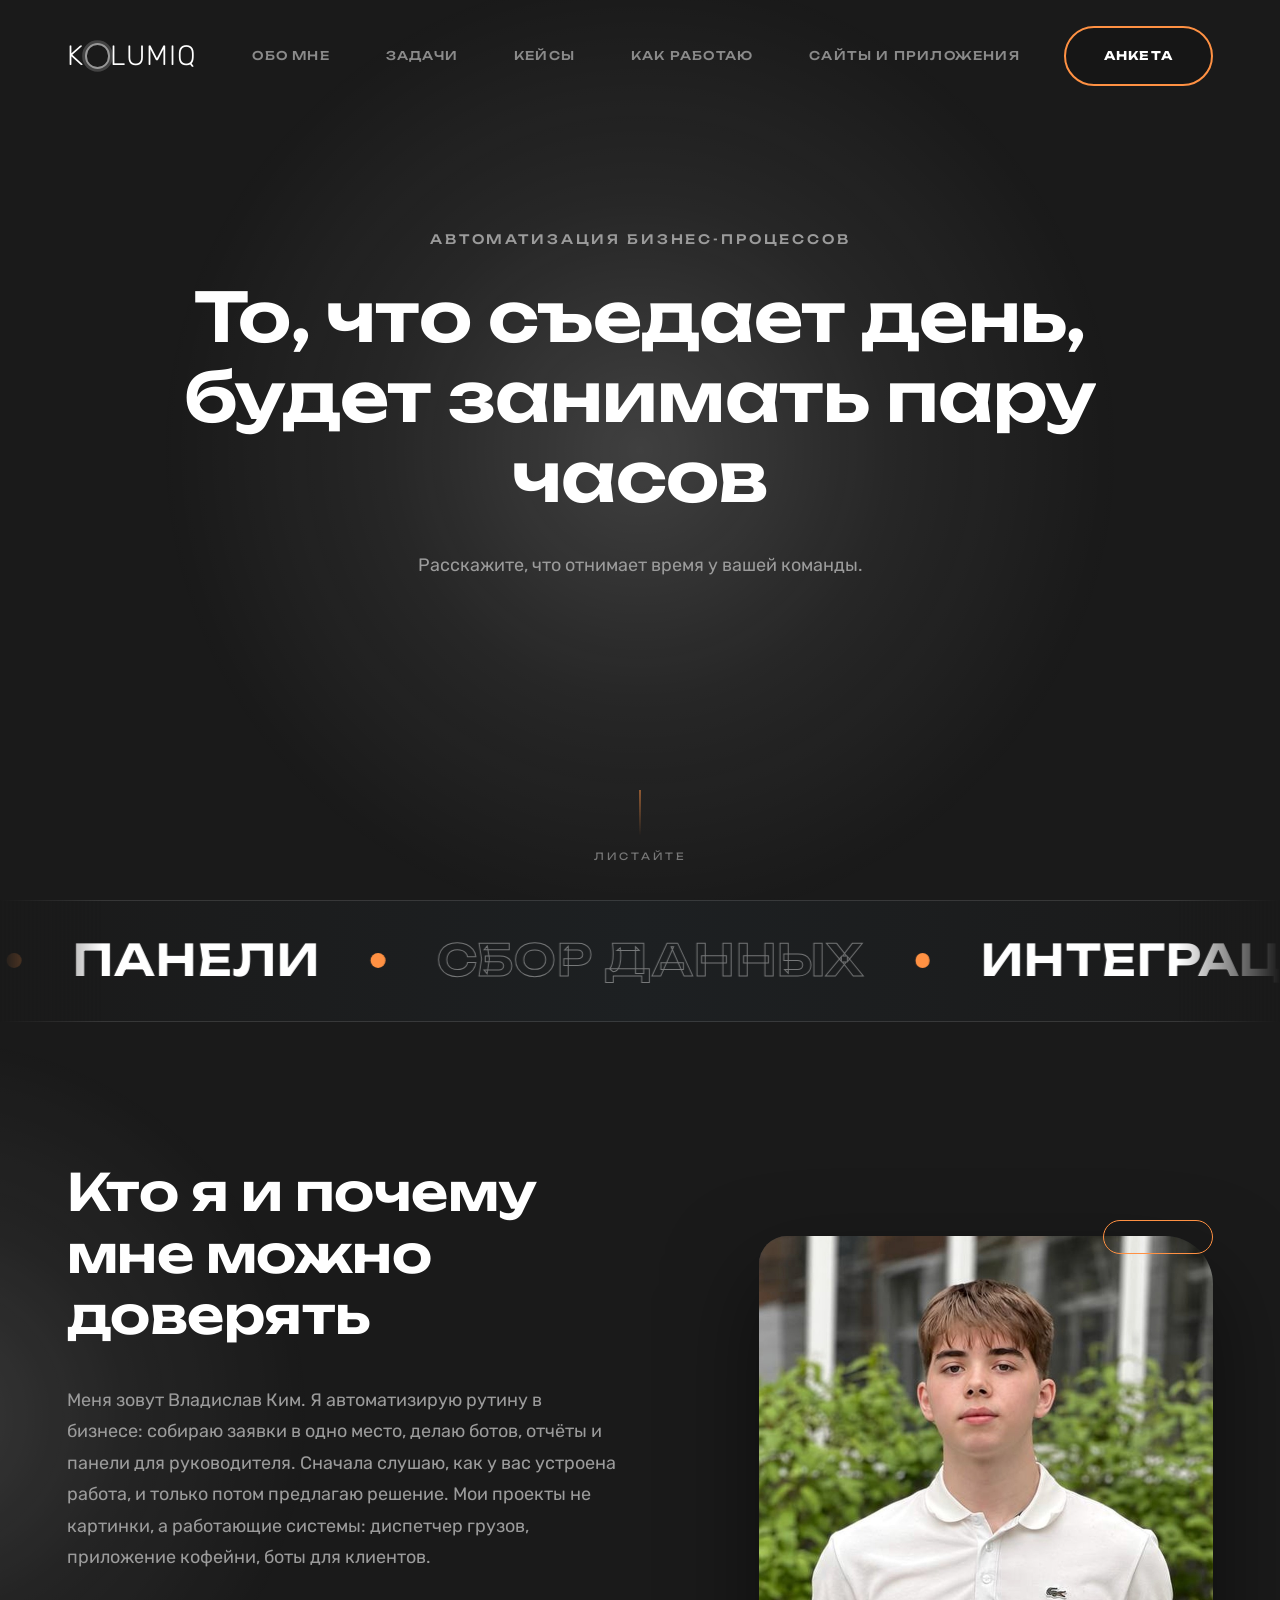
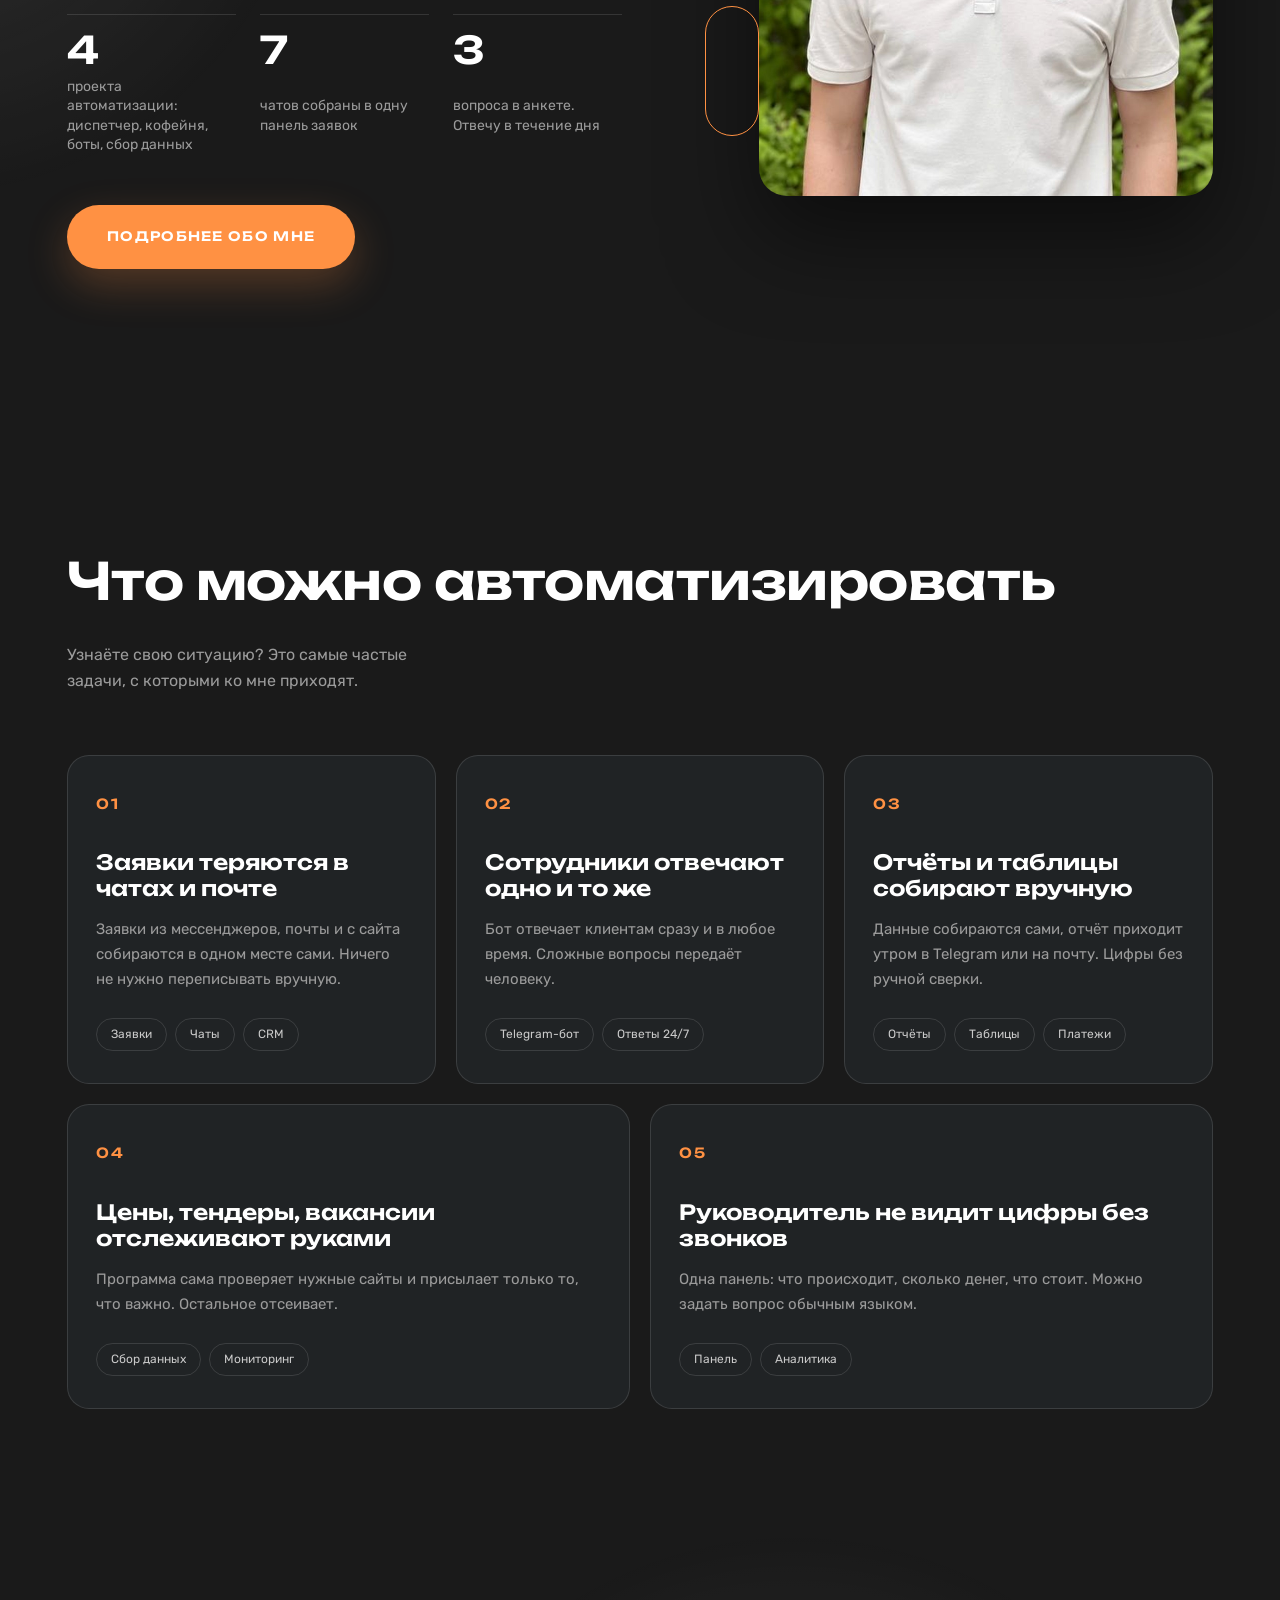
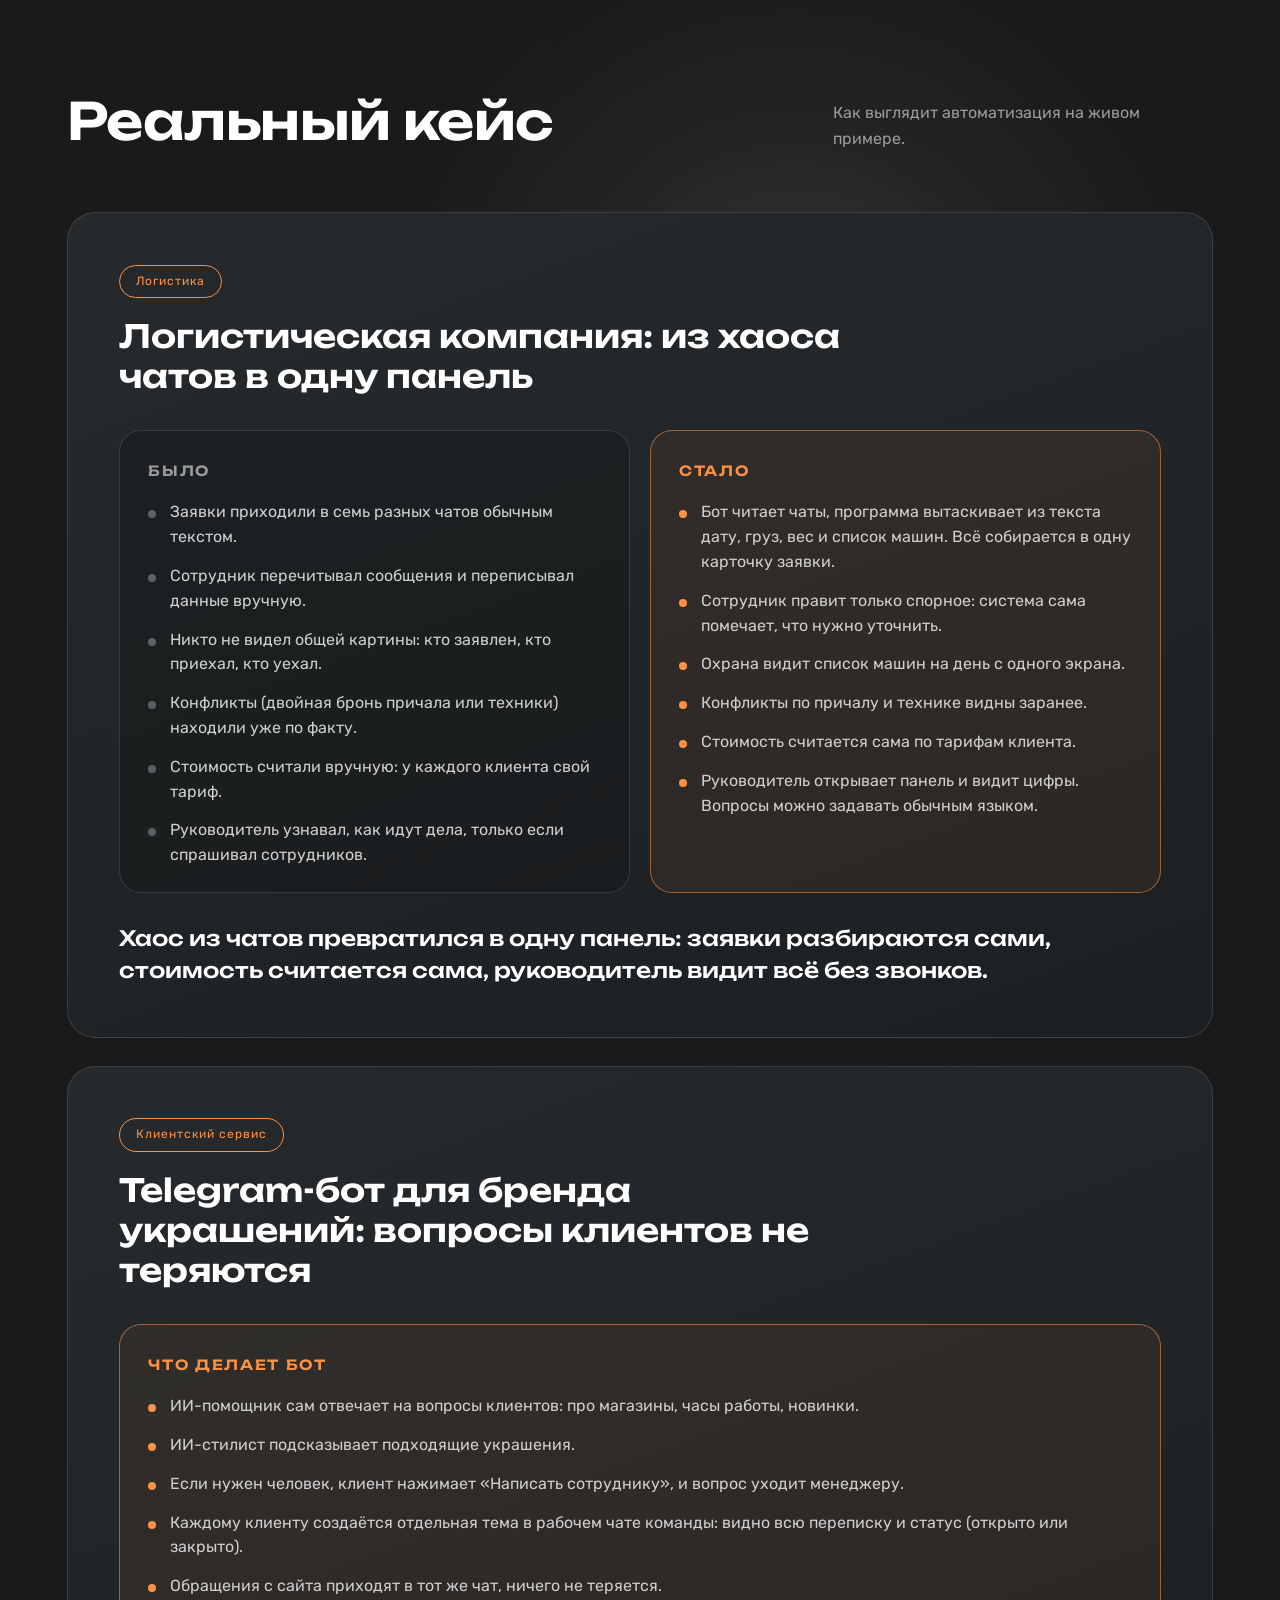
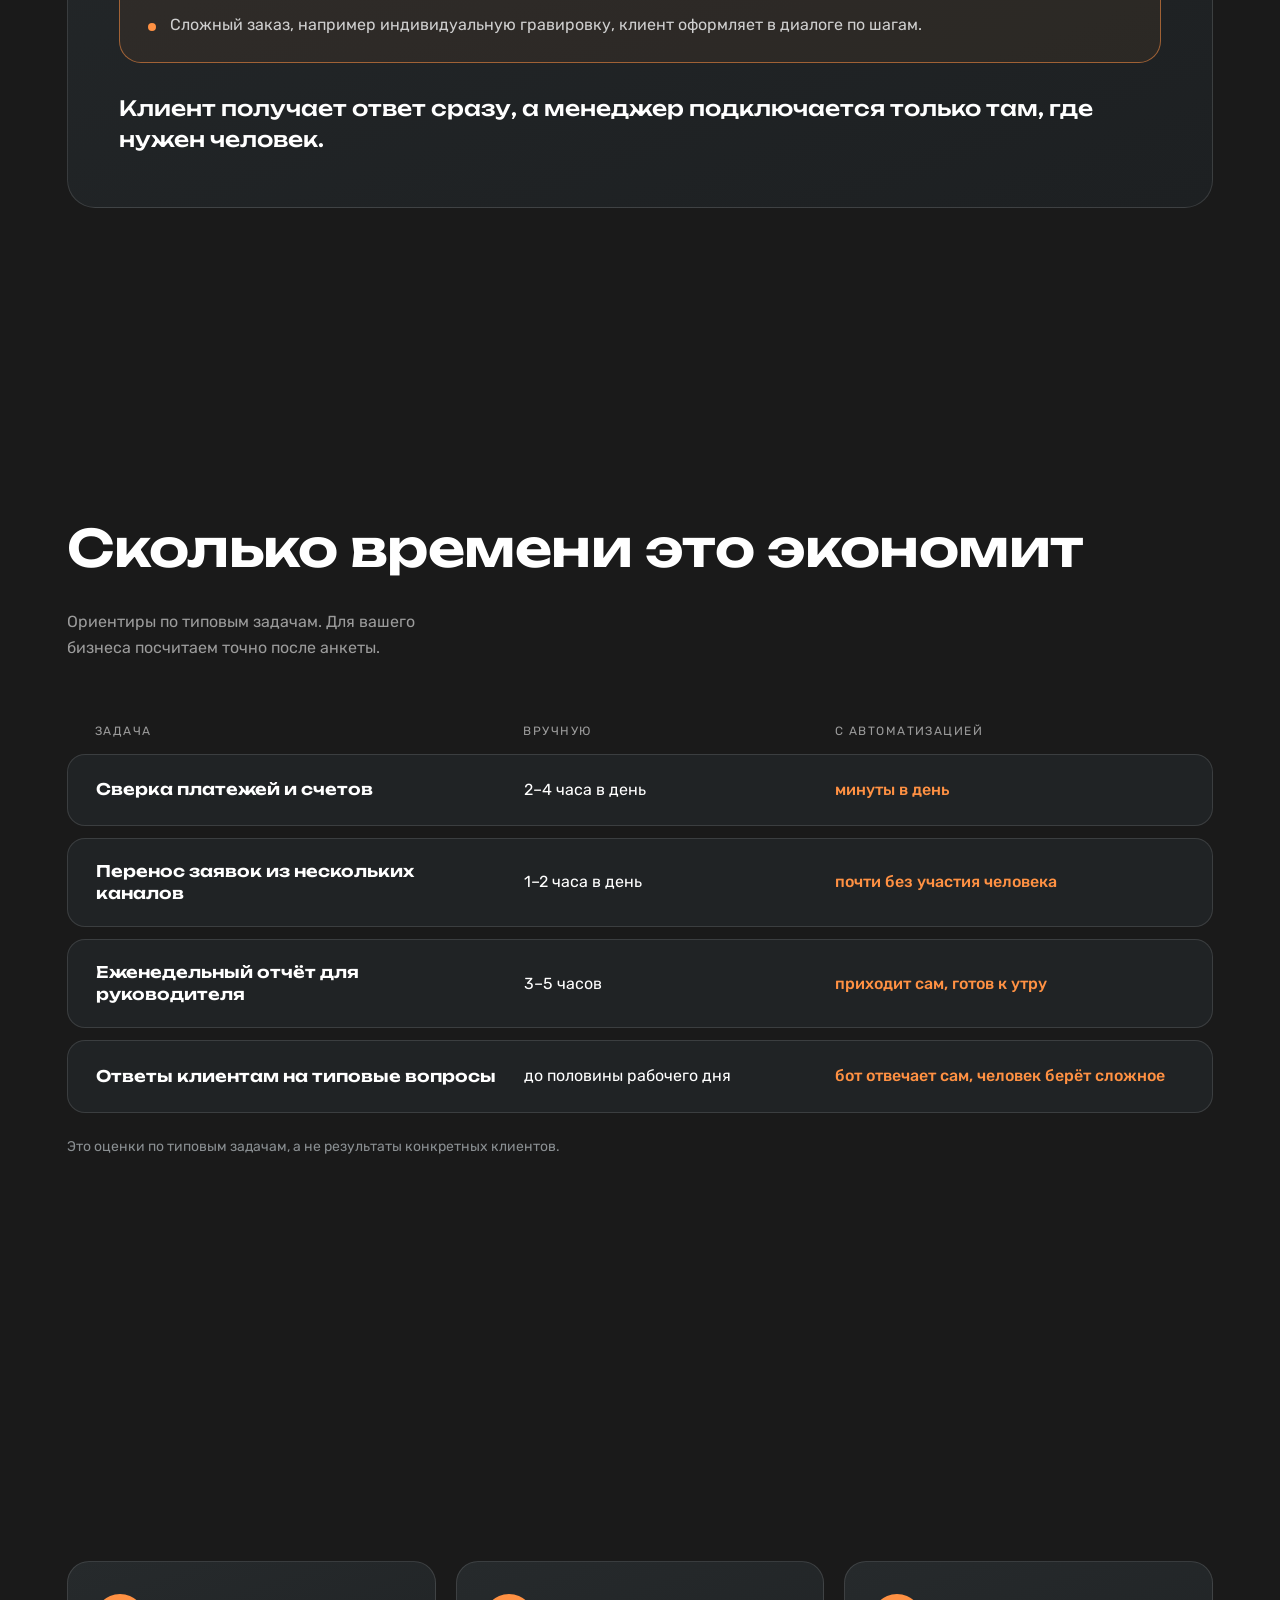
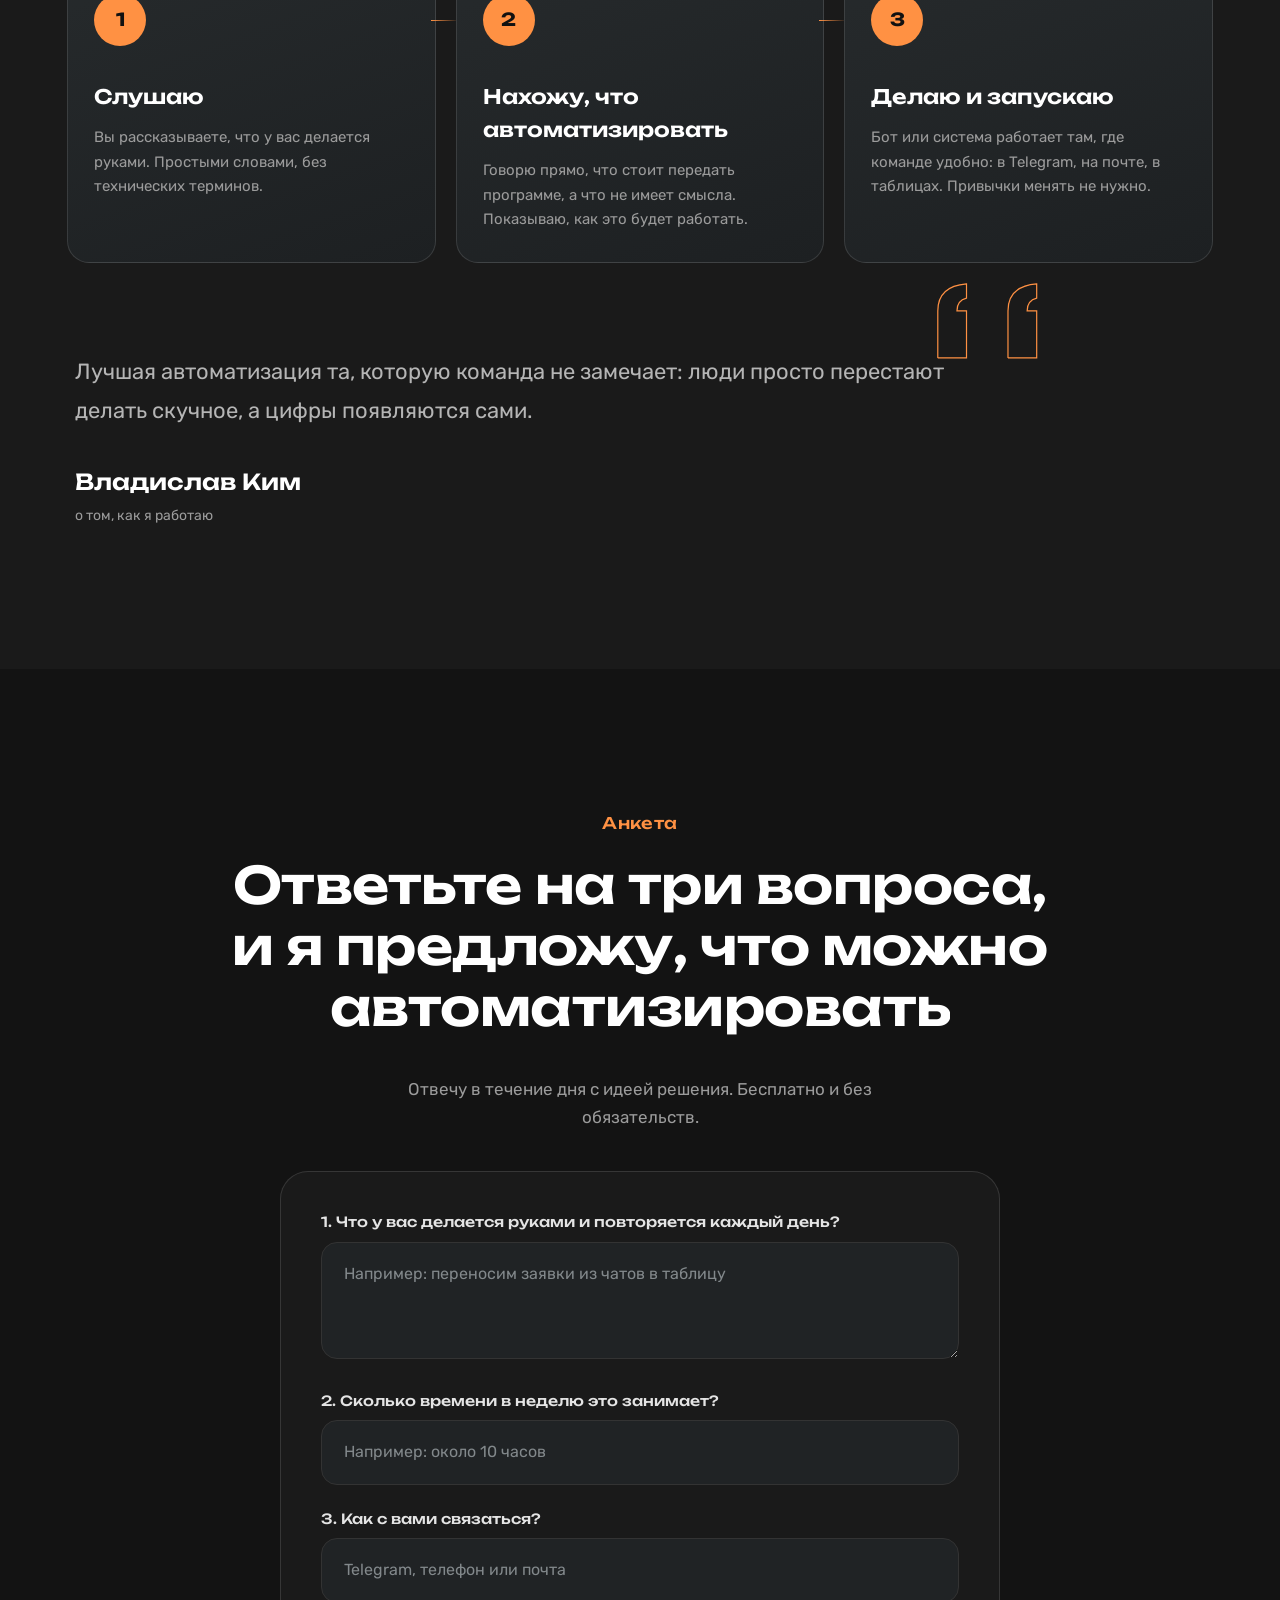
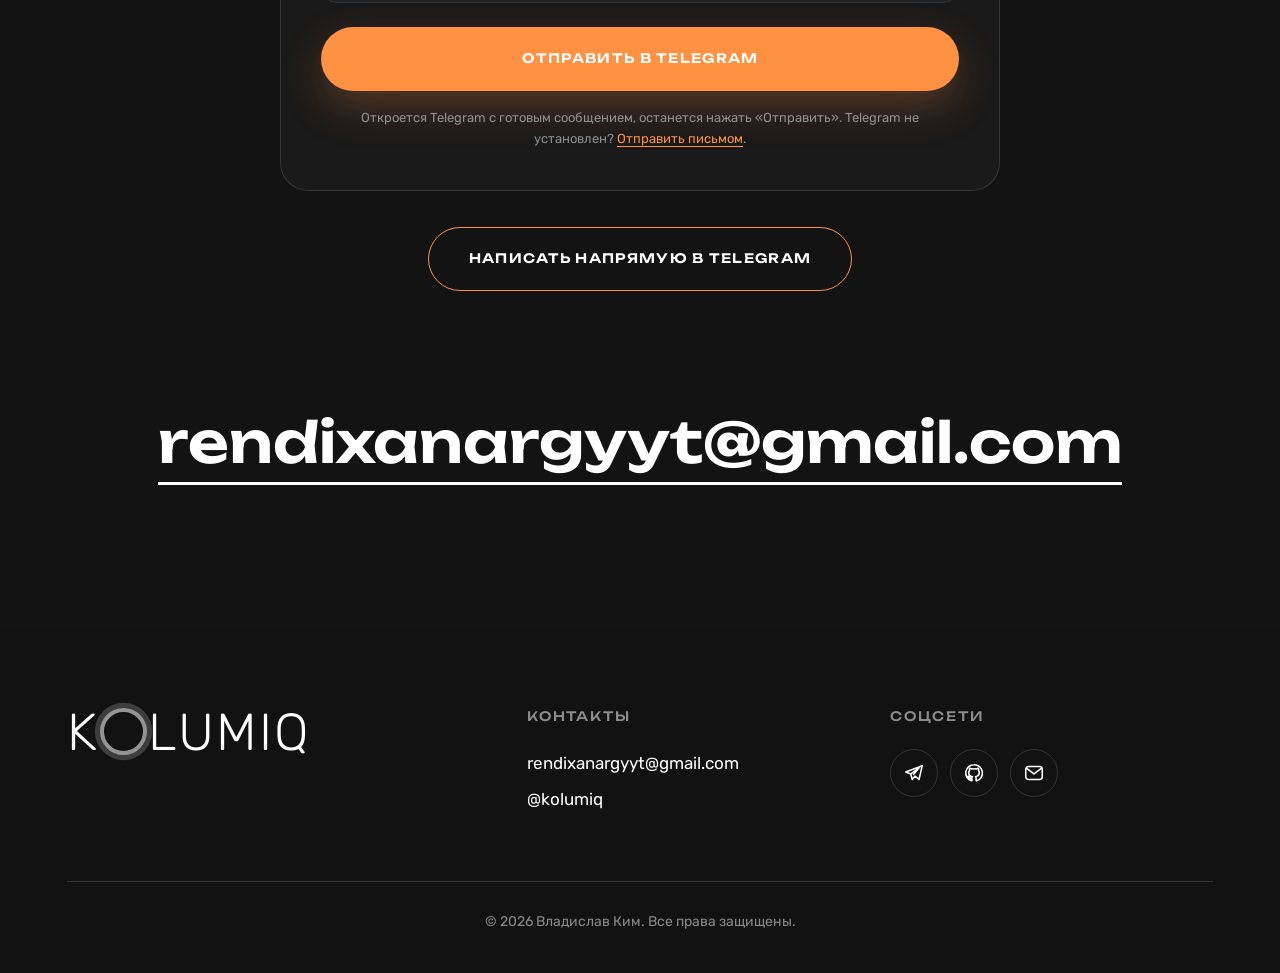
==== commit 118aaebc: "Сброс кеша скриптов и стилей (версия 20261012a) Co-Authored-By: Claude Sonnet 5.5 <noreply@anthropic" ====
--- a/index.html
+++ b/index.html
@@ -10,8 +10,8 @@
   <meta property="og:description" content="Боты, сбор заявок, отчёты и панели для руководителя. То, что съедает день, занимает пару часов.">
   <link rel="icon" href="data:image/svg+xml,%3Csvg xmlns='http://www.w3.org/2000/svg' viewBox='0 0 32 32'%3E%3Crect width='32' height='32' rx='8' fill='%231a1a1a'/%3E%3Ccircle cx='16' cy='16' r='7' fill='none' stroke='%23ff9143' stroke-width='3'/%3E%3C/svg%3E">
   <script>document.documentElement.classList.add('js')</script>
-  <link rel="stylesheet" href="css/styles.css?v=20261009a">
-  <link rel="stylesheet" href="css/motion.css?v=20261009a">
+  <link rel="stylesheet" href="css/styles.css?v=20261012a">
+  <link rel="stylesheet" href="css/motion.css?v=20261012a">
   <noscript><style>.loader,.progress,.cursor{display:none!important}body.is-loading{overflow:auto!important}.hdr{transform:none!important}</style></noscript>
 </head>
 <body class="is-loading">
@@ -134,8 +134,8 @@
   <div class="toast" id="toast" role="status"></div>
 
   <script src="assets/js/lenis.min.js"></script>
-  <script src="js/data.js?v=20261009a"></script>
-  <script src="js/app.js?v=20261009a"></script>
-  <script src="js/fx.js?v=20261009a"></script>
+  <script src="js/data.js?v=20261012a"></script>
+  <script src="js/app.js?v=20261012a"></script>
+  <script src="js/fx.js?v=20261012a"></script>
 </body>
 </html>
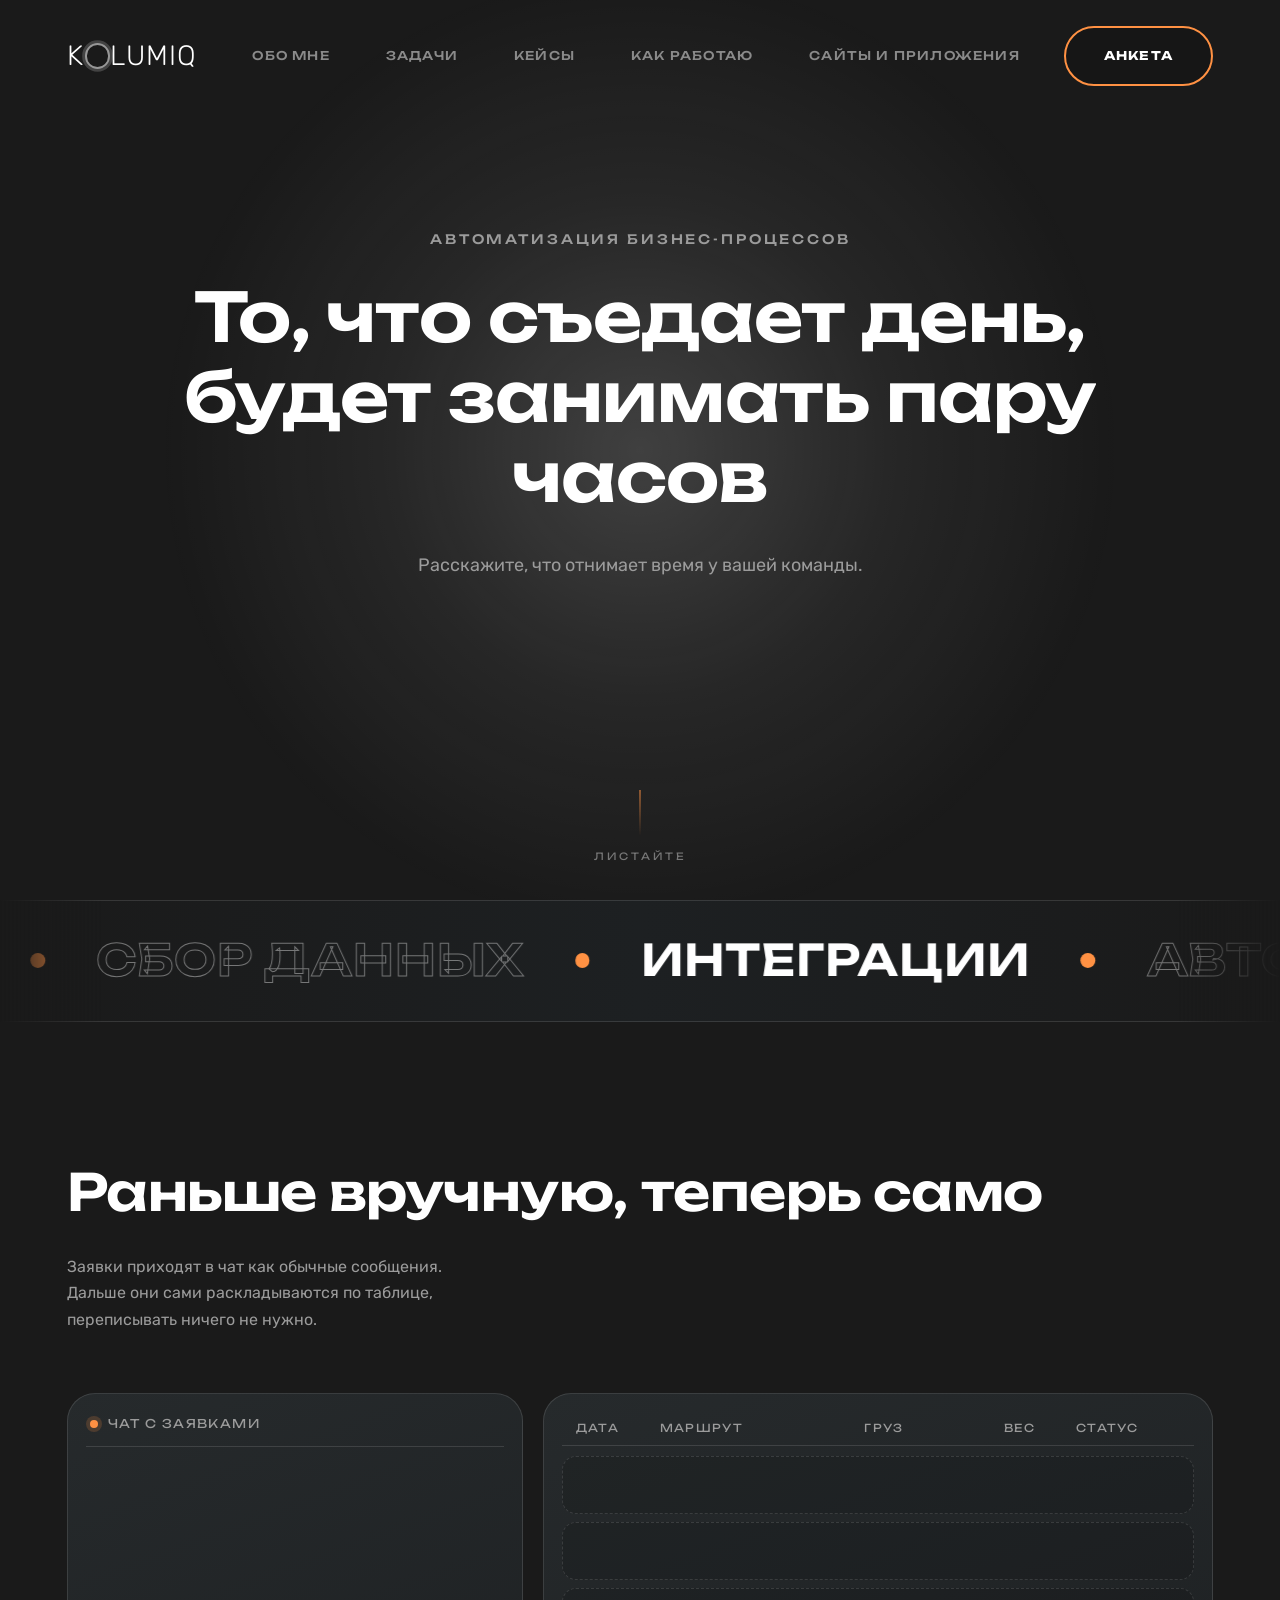
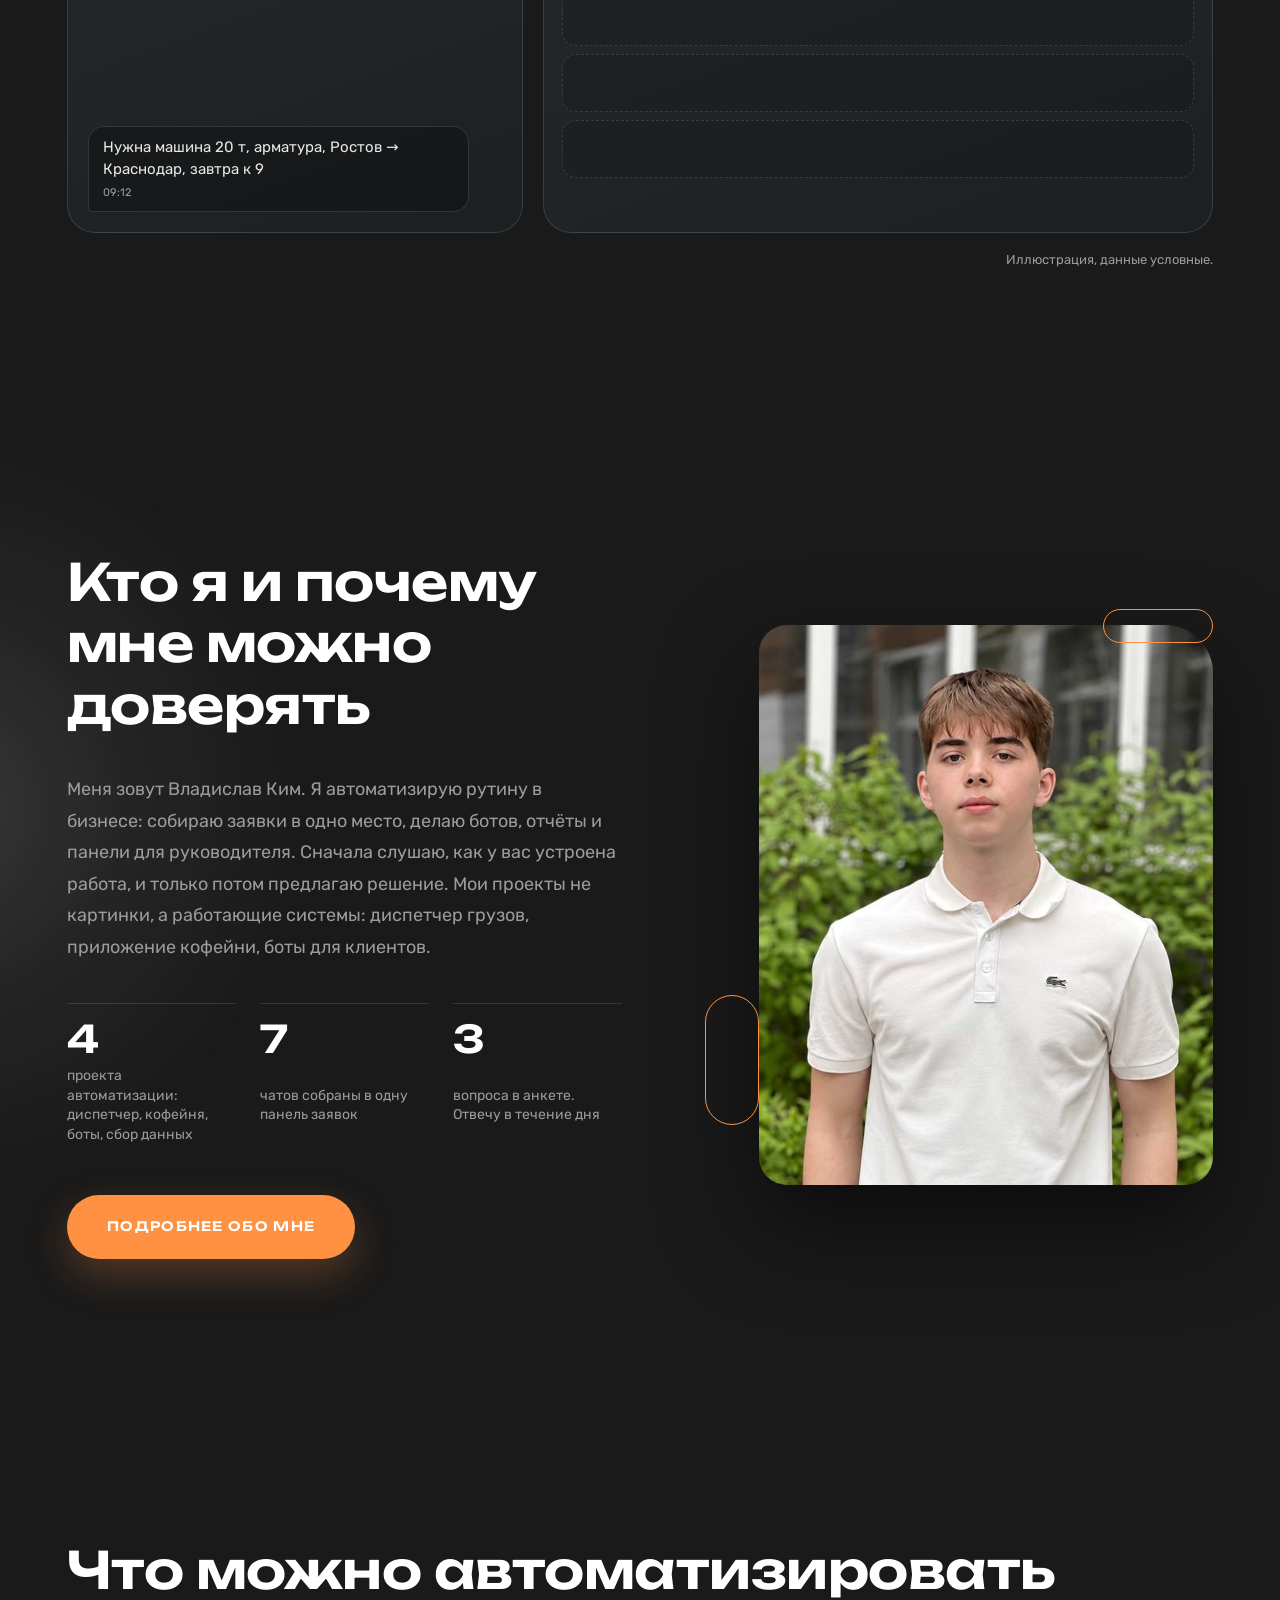
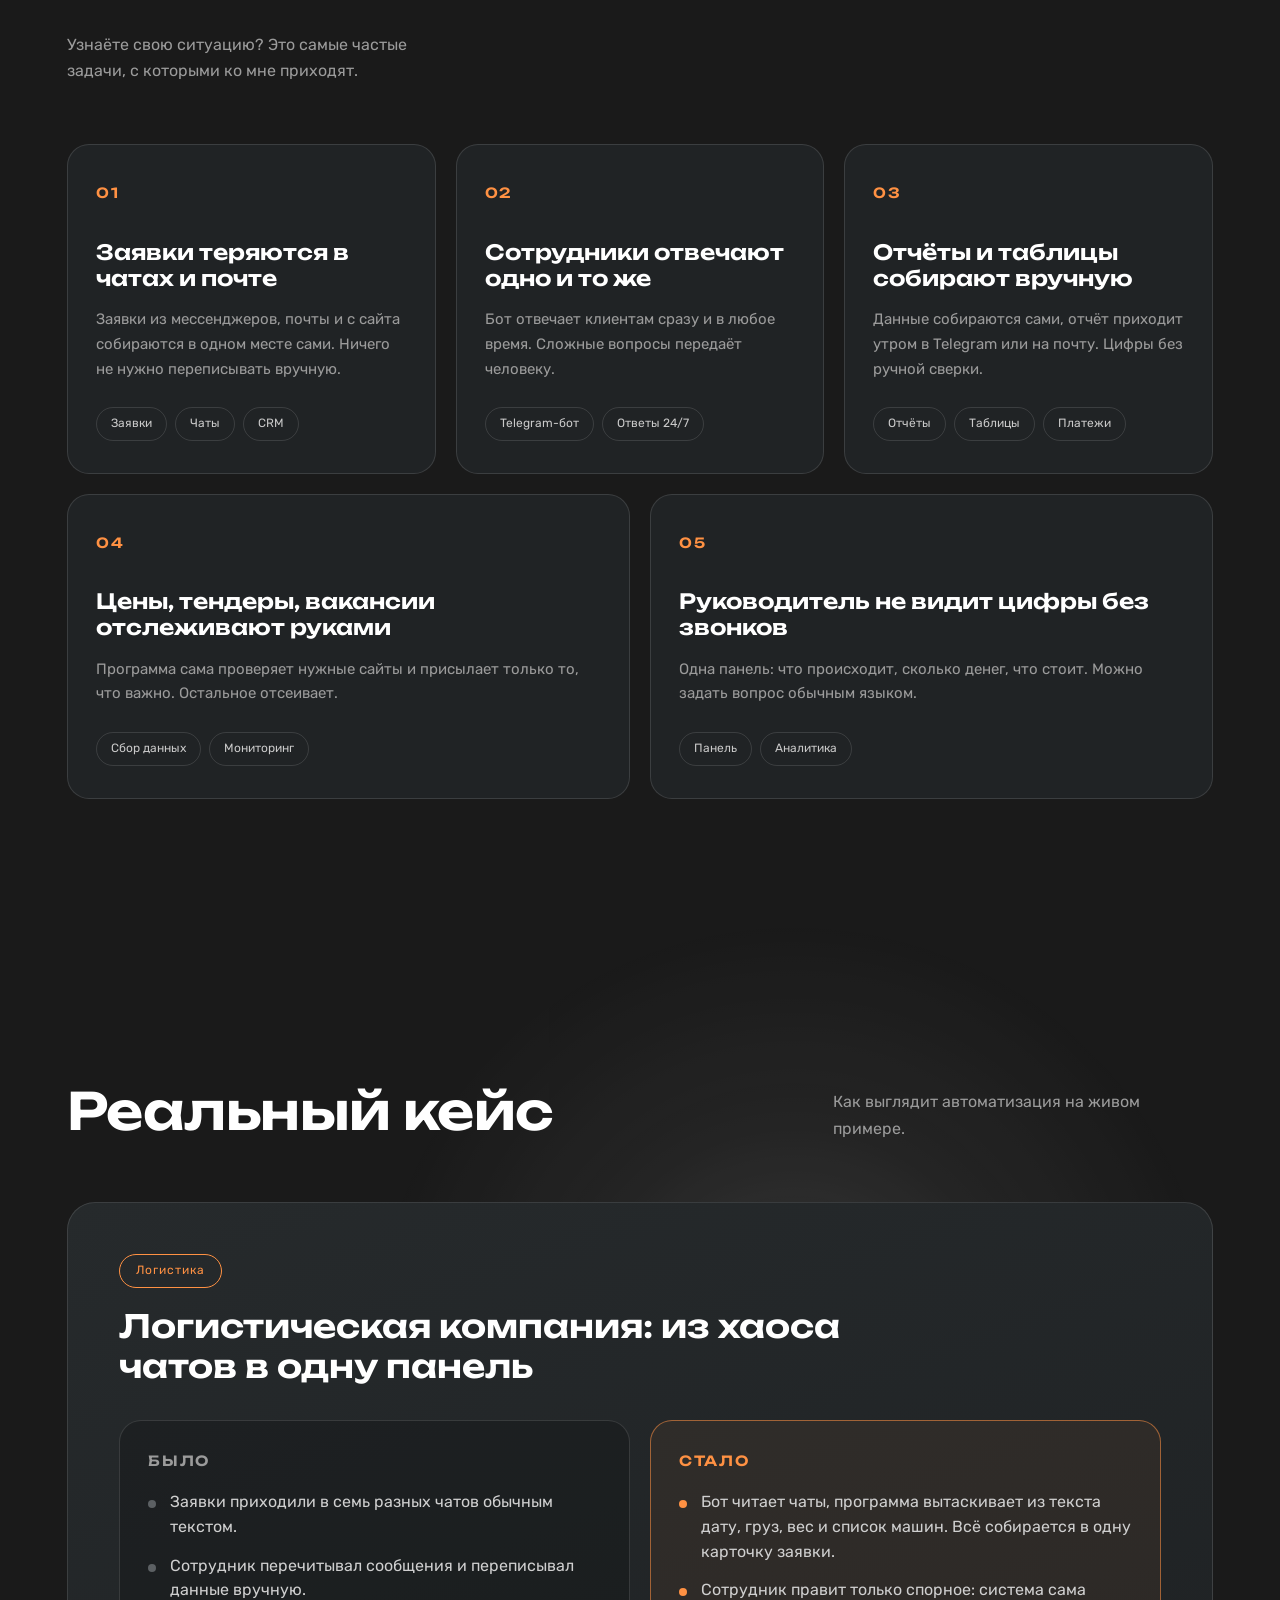
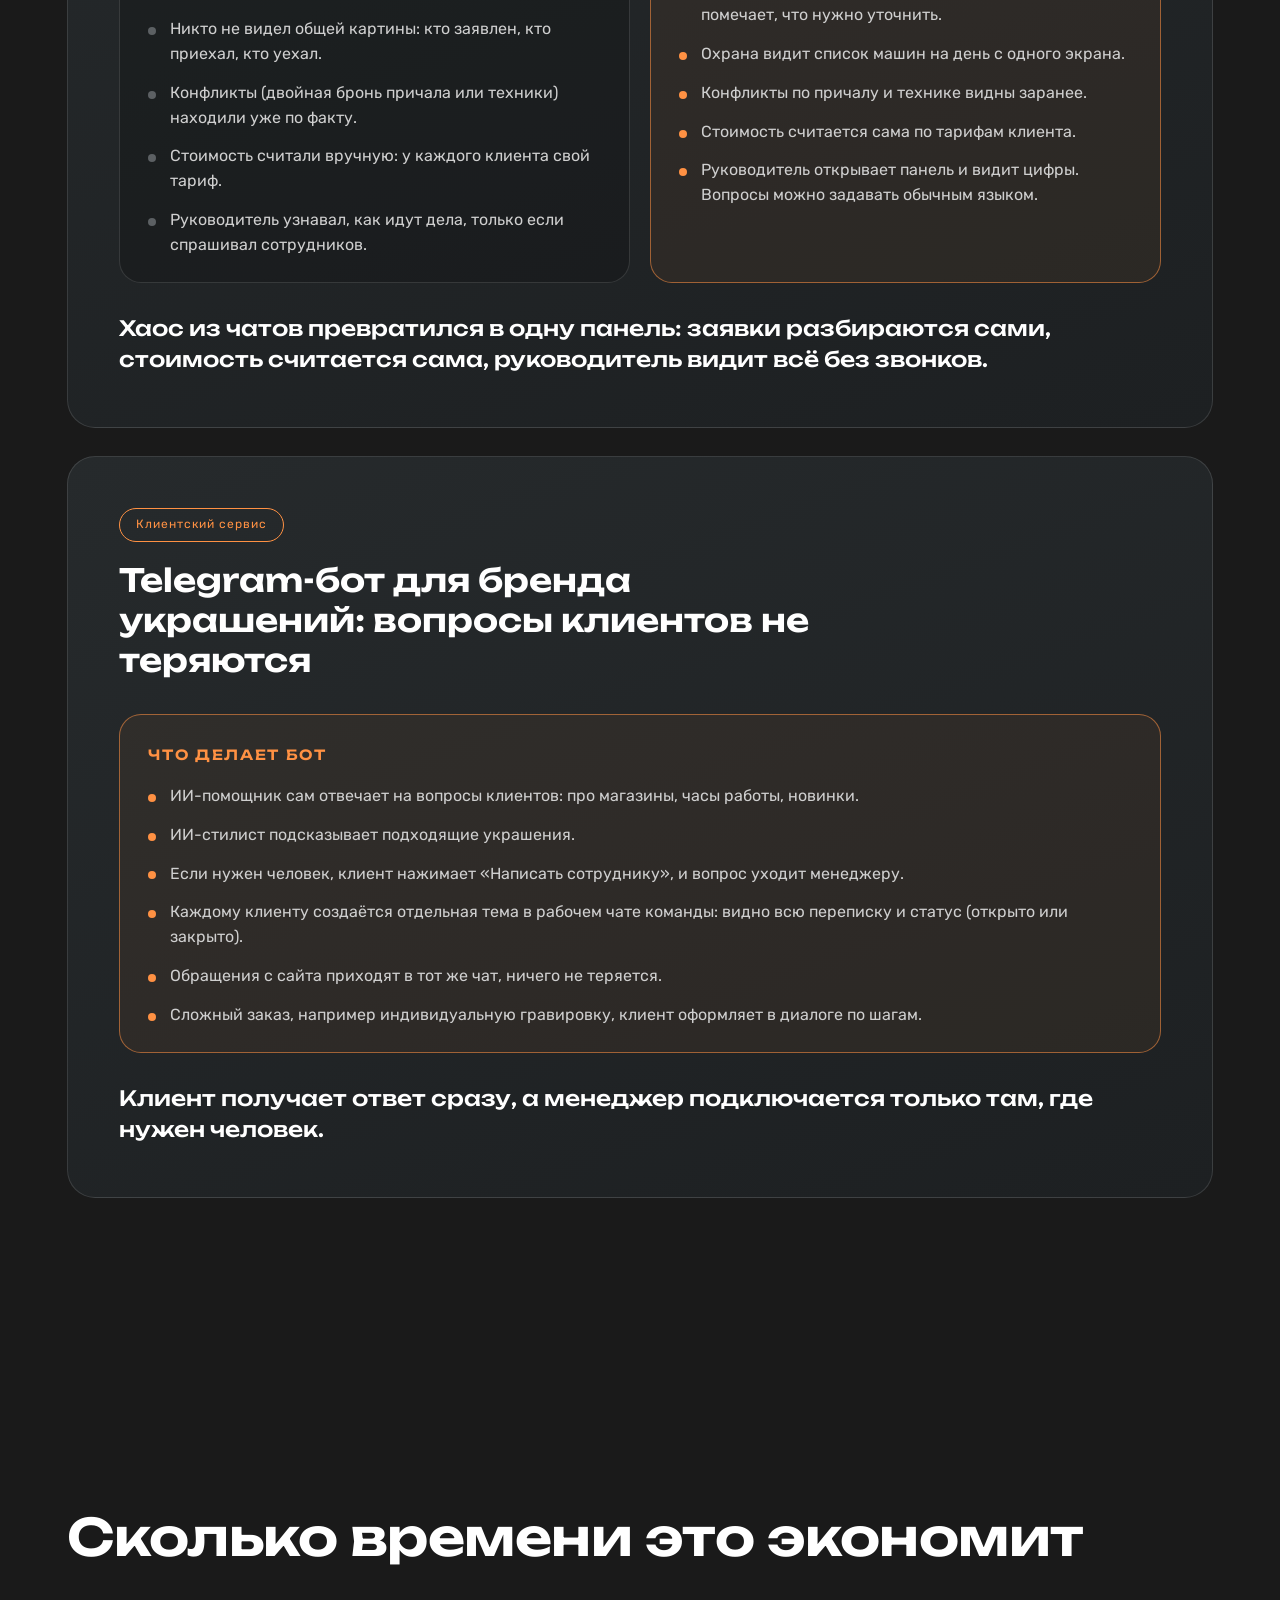
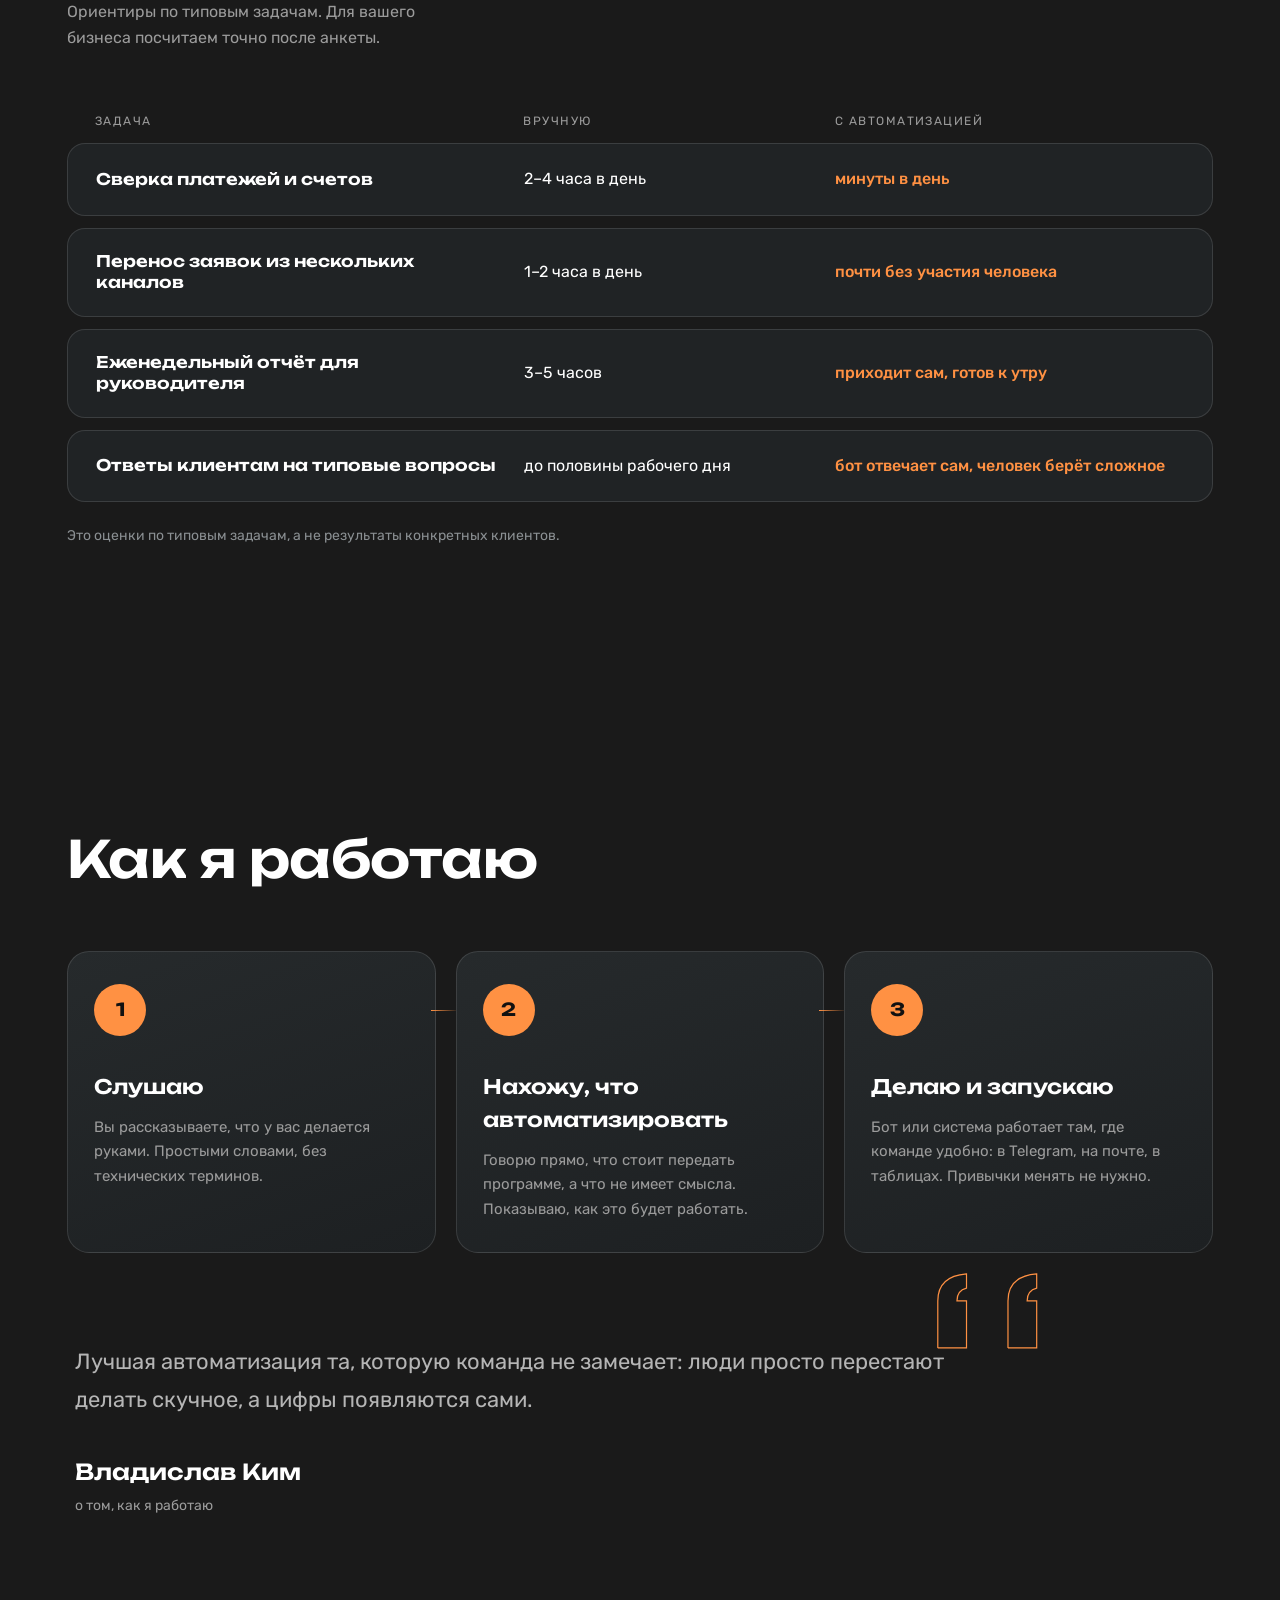
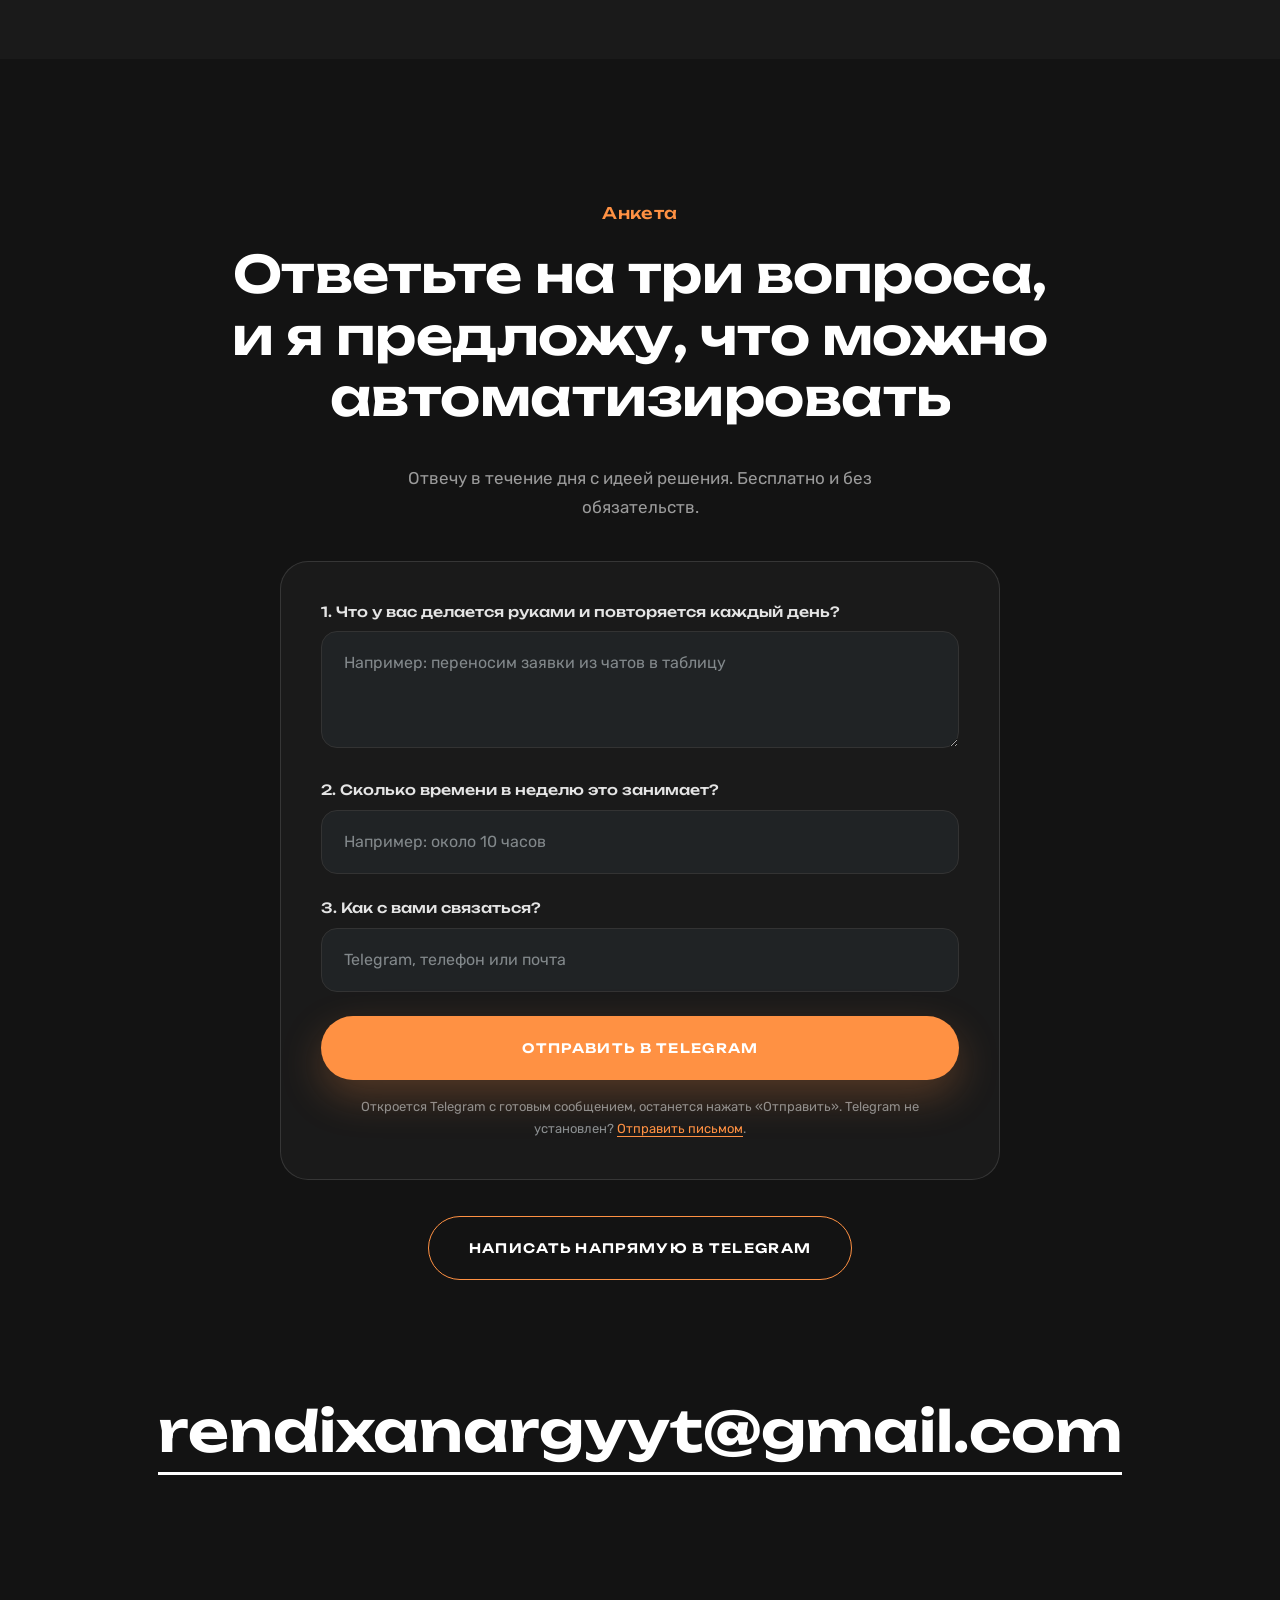
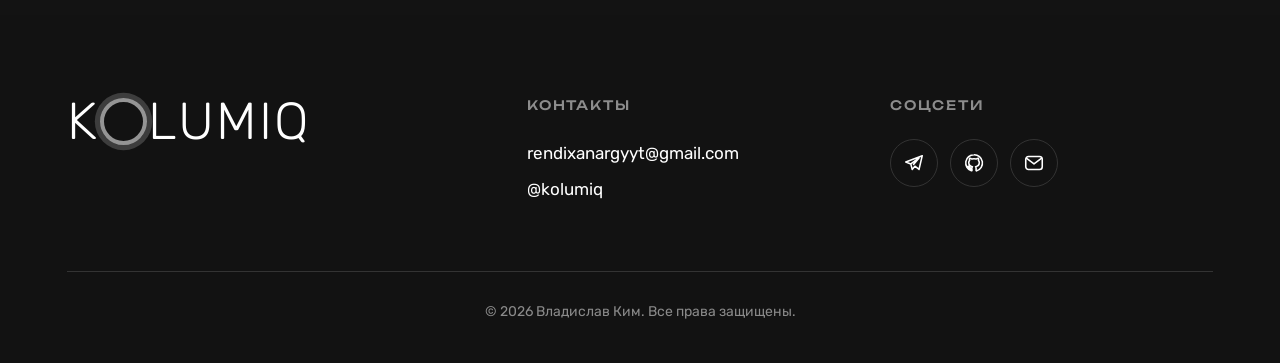
==== commit 625c18b9: "Add chat-to-table demo block 'Раньше вручную, теперь само' Co-Authored-By: Claude Sonnet 5.5 <norepl" ====
--- a/index.html
+++ b/index.html
@@ -12,6 +12,7 @@
   <script>document.documentElement.classList.add('js')</script>
   <link rel="stylesheet" href="css/styles.css?v=20261012a">
   <link rel="stylesheet" href="css/motion.css?v=20261012a">
+  <link rel="stylesheet" href="css/demo.css?v=20261015a">
   <noscript><style>.loader,.progress,.cursor{display:none!important}body.is-loading{overflow:auto!important}.hdr{transform:none!important}</style></noscript>
 </head>
 <body class="is-loading">
@@ -48,6 +49,18 @@
     </section>
 
     <div class="marquee" id="marquee" aria-hidden="true"><div class="mq-track" id="mqTrack"><div class="mq-set"><span>Боты</span><span>Заявки</span><span>Отчёты</span><span>Панели</span><span>Сбор данных</span><span>Интеграции</span><span>Автоматизация</span></div><div class="mq-set"><span>Боты</span><span>Заявки</span><span>Отчёты</span><span>Панели</span><span>Сбор данных</span><span>Интеграции</span><span>Автоматизация</span></div></div></div>
+
+    <section class="demo sec" id="demo">
+      <div class="wrap">
+        <div class="sec-hd"><h2 class="h2" data-split>Раньше вручную, теперь само</h2><p class="sec-p" data-fade>Заявки приходят в чат как обычные сообщения. Дальше они сами раскладываются по таблице, переписывать ничего не нужно.</p></div>
+        <div class="demo-stage" id="demoStage">
+          <div class="dm-chat" id="dmChat" aria-label="Чат с заявками"></div>
+          <div class="dm-table" id="dmTable" aria-label="Таблица заявок"></div>
+        </div>
+        <p class="demo-note" data-fade>Иллюстрация, данные условные.</p>
+        <noscript><p>Заявки из чата сами попадают в таблицу: дата, маршрут, груз, вес, статус.</p></noscript>
+      </div>
+    </section>
 
     <section class="about sec" id="about">
       <div class="glow g2"></div>
@@ -137,5 +150,6 @@
   <script src="js/data.js?v=20261012a"></script>
   <script src="js/app.js?v=20261012a"></script>
   <script src="js/fx.js?v=20261012a"></script>
+  <script src="js/demo.js?v=20261015a"></script>
 </body>
 </html>
--- a/css/demo.css
+++ b/css/demo.css
@@ -0,0 +1,58 @@
+/* Демо: заявки из чата сами попадают в таблицу */
+.demo-stage { position: relative; display: grid; grid-template-columns: minmax(0, .85fr) minmax(0, 1.25fr); gap: 20px; align-items: stretch; }
+.dm-chat, .dm-table { border-radius: 28px; background: linear-gradient(160deg, var(--bg-2), #1d2022); border: 1px solid var(--line); padding: 18px; min-width: 0; }
+.dm-chat { display: flex; flex-direction: column; gap: 10px; height: 440px; overflow: hidden; position: relative; }
+.dm-hd { display: flex; align-items: center; gap: 10px; padding: 2px 4px 12px; border-bottom: 1px solid var(--line); margin-bottom: 4px; font-family: var(--head); font-size: 12px; letter-spacing: .12em; text-transform: uppercase; color: var(--muted); }
+.dm-hd i { width: 8px; height: 8px; border-radius: 50%; background: var(--orange); box-shadow: 0 0 0 4px rgba(255, 145, 67, .18); }
+.dm-msgs { flex: 1; min-height: 0; display: flex; flex-direction: column; justify-content: flex-end; gap: 10px; overflow: hidden; padding: 0 2px 2px; -webkit-mask-image: linear-gradient(to bottom, transparent, #000 28px); mask-image: linear-gradient(to bottom, transparent, #000 28px); }
+.dm-msg { align-self: flex-start; max-width: 92%; padding: 10px 14px; border-radius: 16px 16px 16px 4px; background: rgba(0, 0, 0, .28); border: 1px solid var(--line); font-family: var(--body); font-size: 15px; line-height: 1.45; color: #e6e6e6; opacity: 0; transform: translateY(14px) scale(.96); transition: opacity .45s var(--e), transform .45s var(--e), border-color .4s; }
+.dm-msg.in { opacity: 1; transform: none; }
+.dm-msg.sent { border-color: rgba(255, 145, 67, .5); }
+.dm-msg small { display: block; margin-top: 4px; font-size: 11px; color: var(--muted); }
+.dm-typing { align-self: flex-start; display: flex; gap: 4px; padding: 10px 14px; border-radius: 16px 16px 16px 4px; background: rgba(0, 0, 0, .28); border: 1px solid var(--line); opacity: 0; transition: opacity .25s; }
+.dm-typing.on { opacity: 1; }
+.dm-typing i { width: 6px; height: 6px; border-radius: 50%; background: var(--muted); animation: dmDot 1s infinite ease-in-out; }
+.dm-typing i:nth-child(2) { animation-delay: .15s; }
+.dm-typing i:nth-child(3) { animation-delay: .3s; }
+@keyframes dmDot { 0%, 100% { opacity: .3; transform: translateY(0); } 50% { opacity: 1; transform: translateY(-3px); } }
+
+.dm-table { display: flex; flex-direction: column; gap: 8px; height: 440px; }
+.dm-row { display: grid; grid-template-columns: 74px minmax(0, 1.5fr) minmax(0, 1fr) 62px 104px; gap: 10px; align-items: center; padding: 0 14px; min-height: 58px; border-radius: 14px; font-size: 14px; line-height: 1.3; color: #e6e6e6; }
+.dm-row.head { min-height: 34px; font-family: var(--head); font-size: 11px; letter-spacing: .12em; text-transform: uppercase; color: var(--muted); border-bottom: 1px solid var(--line); border-radius: 0; margin-bottom: 2px; }
+.dm-row.slot { border: 1px dashed var(--line); background: rgba(0, 0, 0, .12); transition: border-color .4s, background .4s; }
+.dm-row.slot > * { opacity: 0; }
+.dm-row.slot.on { border: 1px solid var(--line); background: rgba(0, 0, 0, .2); }
+.dm-row.slot.on > * { opacity: 1; transition: opacity .4s var(--e); }
+.dm-row.slot.flash { border-color: rgba(255, 145, 67, .6); background: rgba(255, 145, 67, .08); }
+.dm-row span { overflow: hidden; text-overflow: ellipsis; white-space: nowrap; }
+.dm-st { display: inline-flex; align-items: center; gap: 7px; font-size: 13px; color: var(--muted); }
+.dm-st::before { content: ''; width: 8px; height: 8px; border-radius: 50%; background: #5c6063; flex: none; }
+.dm-st.ok { color: var(--orange); }
+.dm-st.ok::before { background: var(--orange); }
+
+/* чип, который «перелетает» из сообщения в таблицу */
+.dm-chip { position: absolute; left: 0; top: 0; z-index: 3; padding: 8px 14px; border-radius: 999px; background: var(--orange); color: #1a1a1a; font-size: 13px; font-weight: 500; white-space: nowrap; pointer-events: none; will-change: transform, opacity; }
+
+.demo-note { margin-top: 16px; font-size: 13px; color: var(--muted); text-align: right; }
+
+@media (max-width: 960px) {
+  .demo-stage { grid-template-columns: 1fr; }
+  .dm-chat { height: 380px; }
+  .dm-table { height: auto; }
+}
+@media (max-width: 600px) {
+  .dm-chat, .dm-table { padding: 14px; border-radius: 22px; }
+  .dm-chat { height: 360px; }
+  .dm-msg { font-size: 14px; }
+  .dm-row { grid-template-columns: minmax(0, 1fr) auto; grid-template-areas: 'route st' 'meta meta'; row-gap: 3px; padding: 10px 14px; min-height: 62px; }
+  .dm-row.head { display: none; }
+  .dm-row .c-date { grid-area: meta; font-size: 12px; color: var(--muted); }
+  .dm-row .c-route { grid-area: route; font-weight: 500; }
+  .dm-row .c-cargo, .dm-row .c-w { display: none; }
+  .dm-row .c-st { grid-area: st; }
+  .demo-note { text-align: left; }
+}
+@media (prefers-reduced-motion: reduce) {
+  .dm-msg { transition: none; opacity: 1; transform: none; }
+  .dm-typing i { animation: none; }
+}
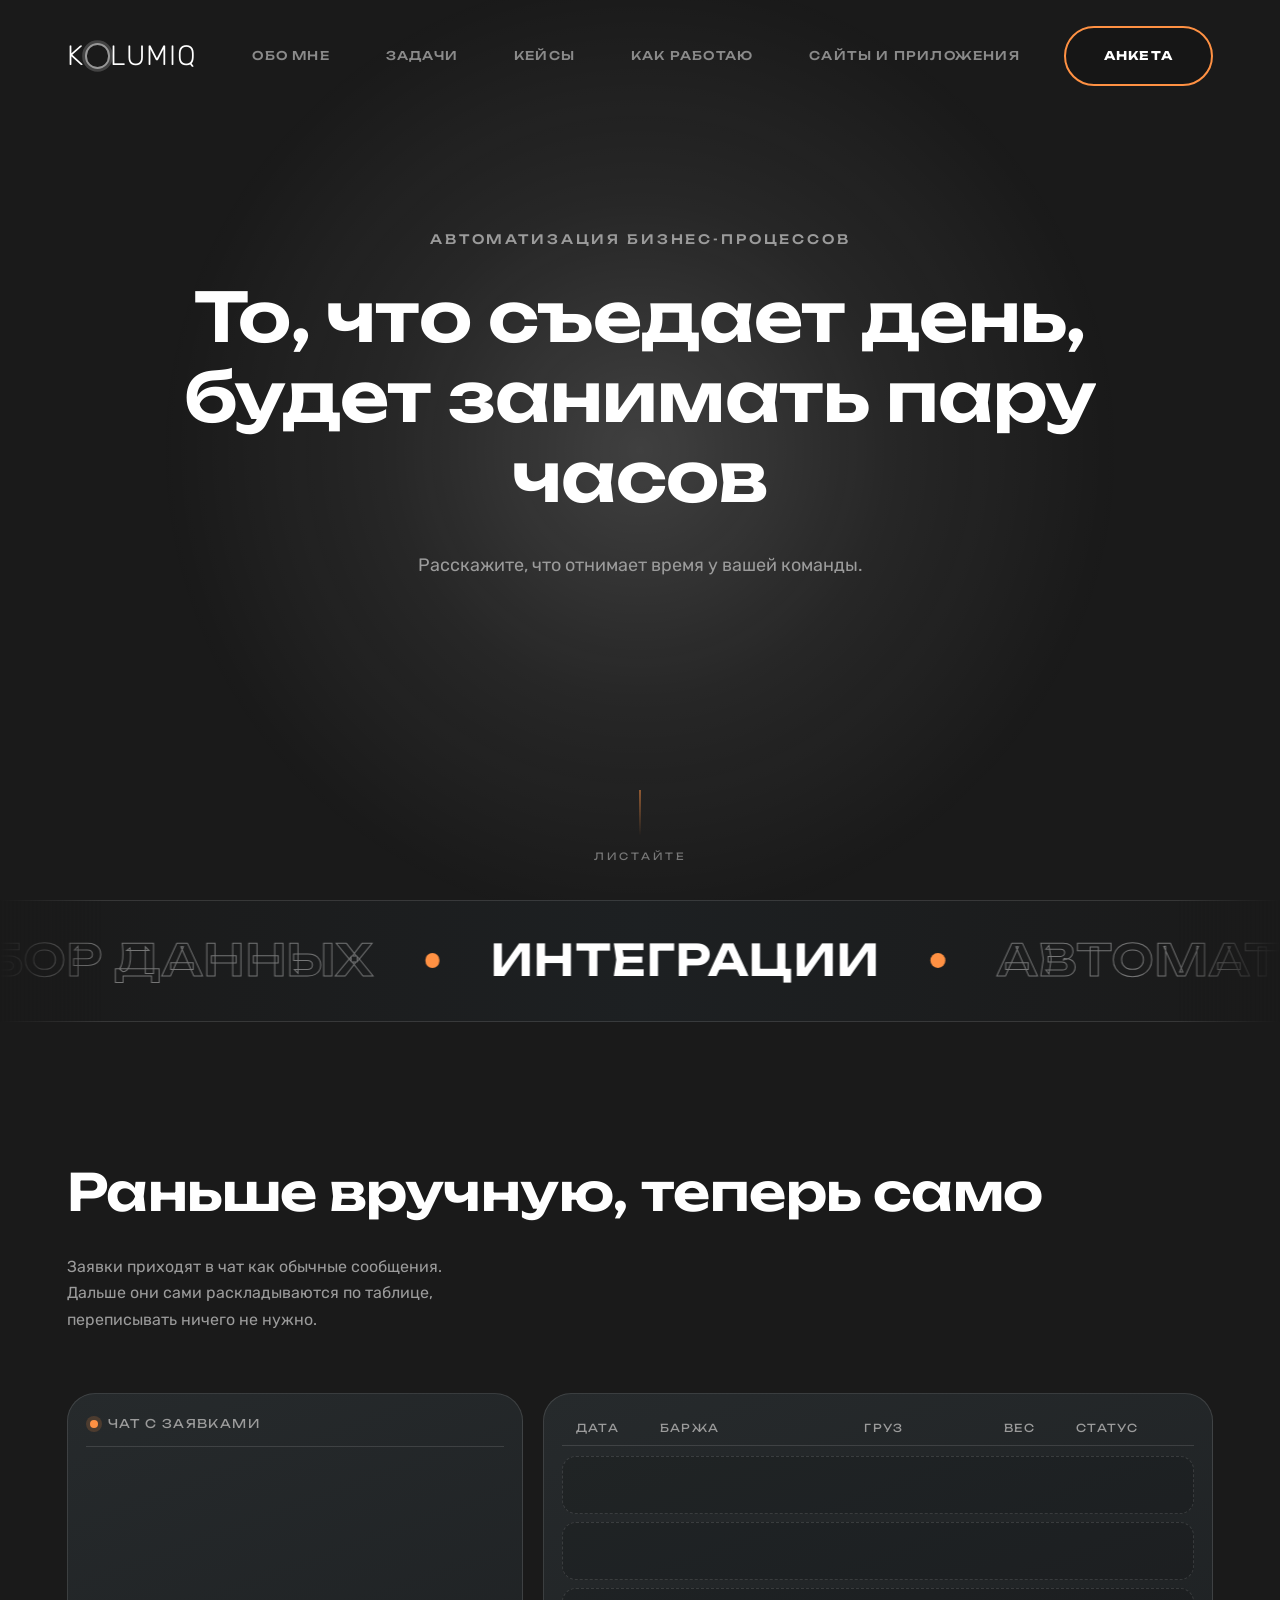
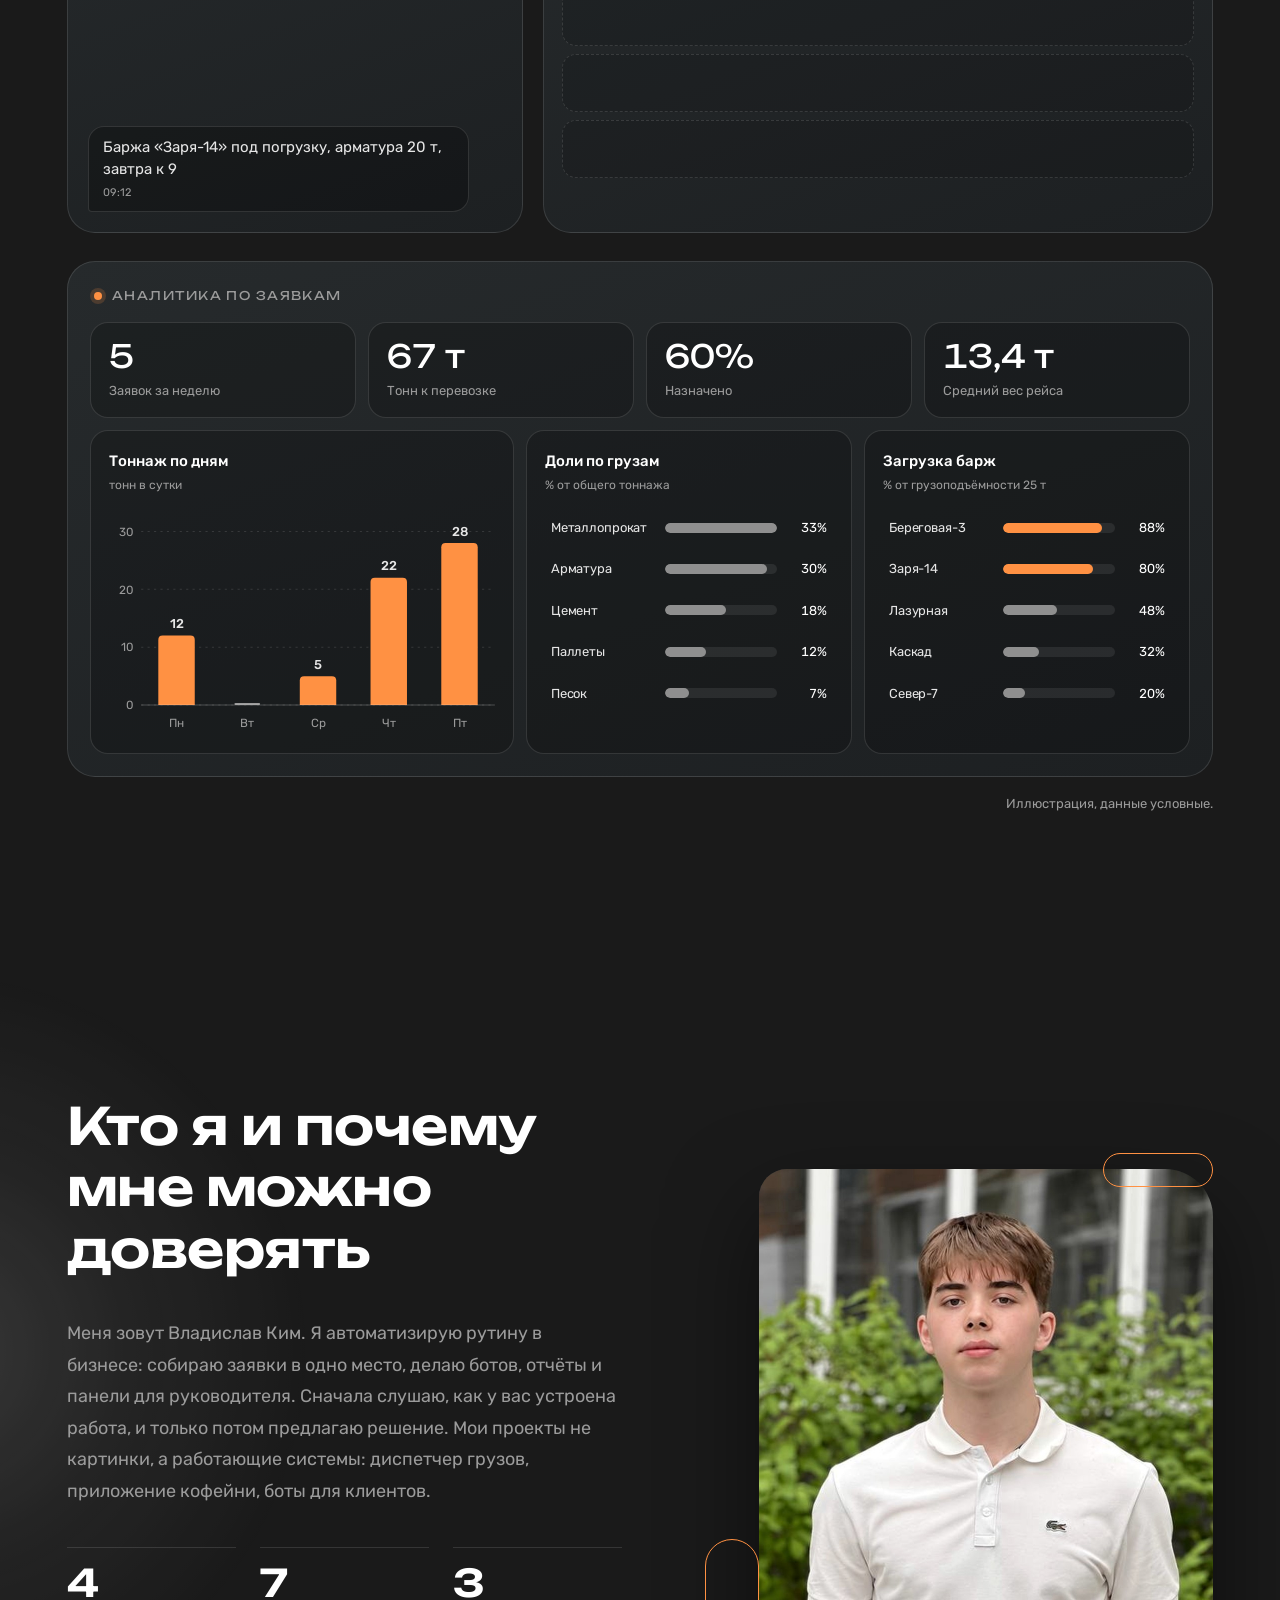
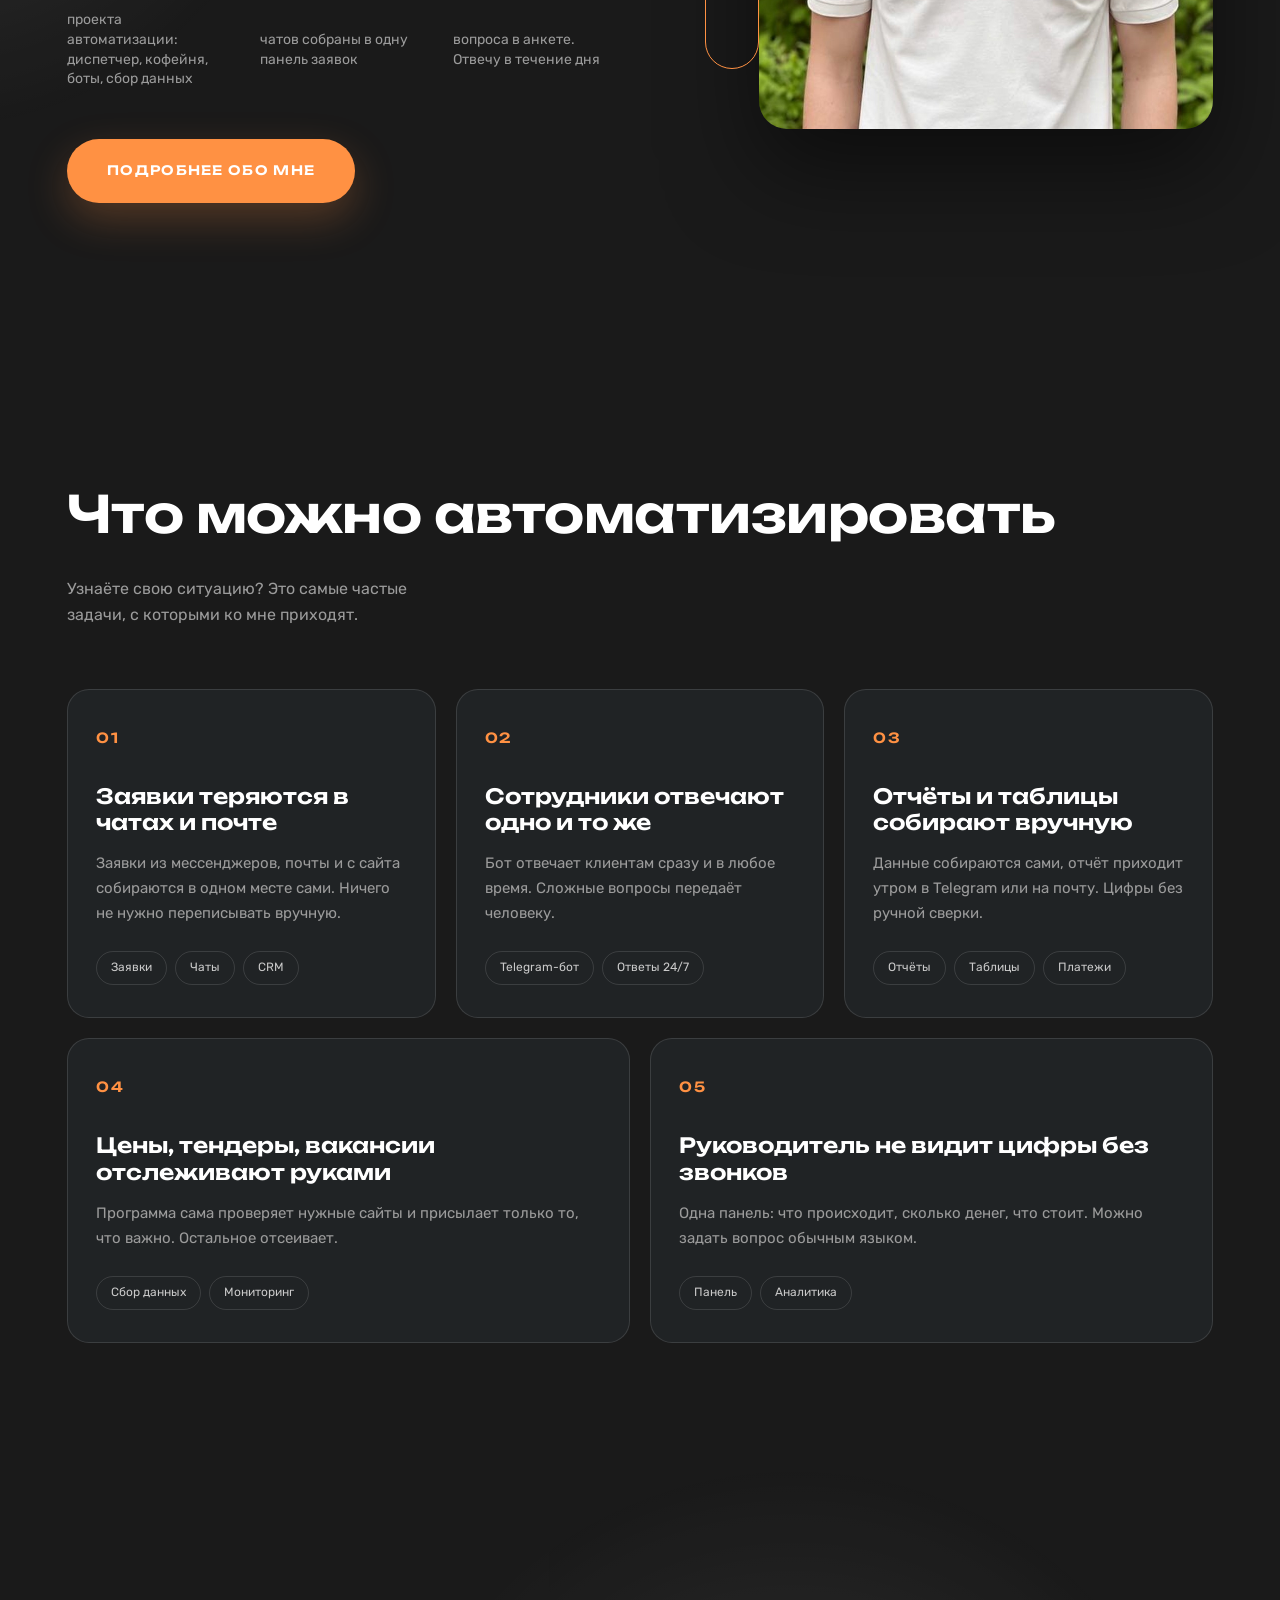
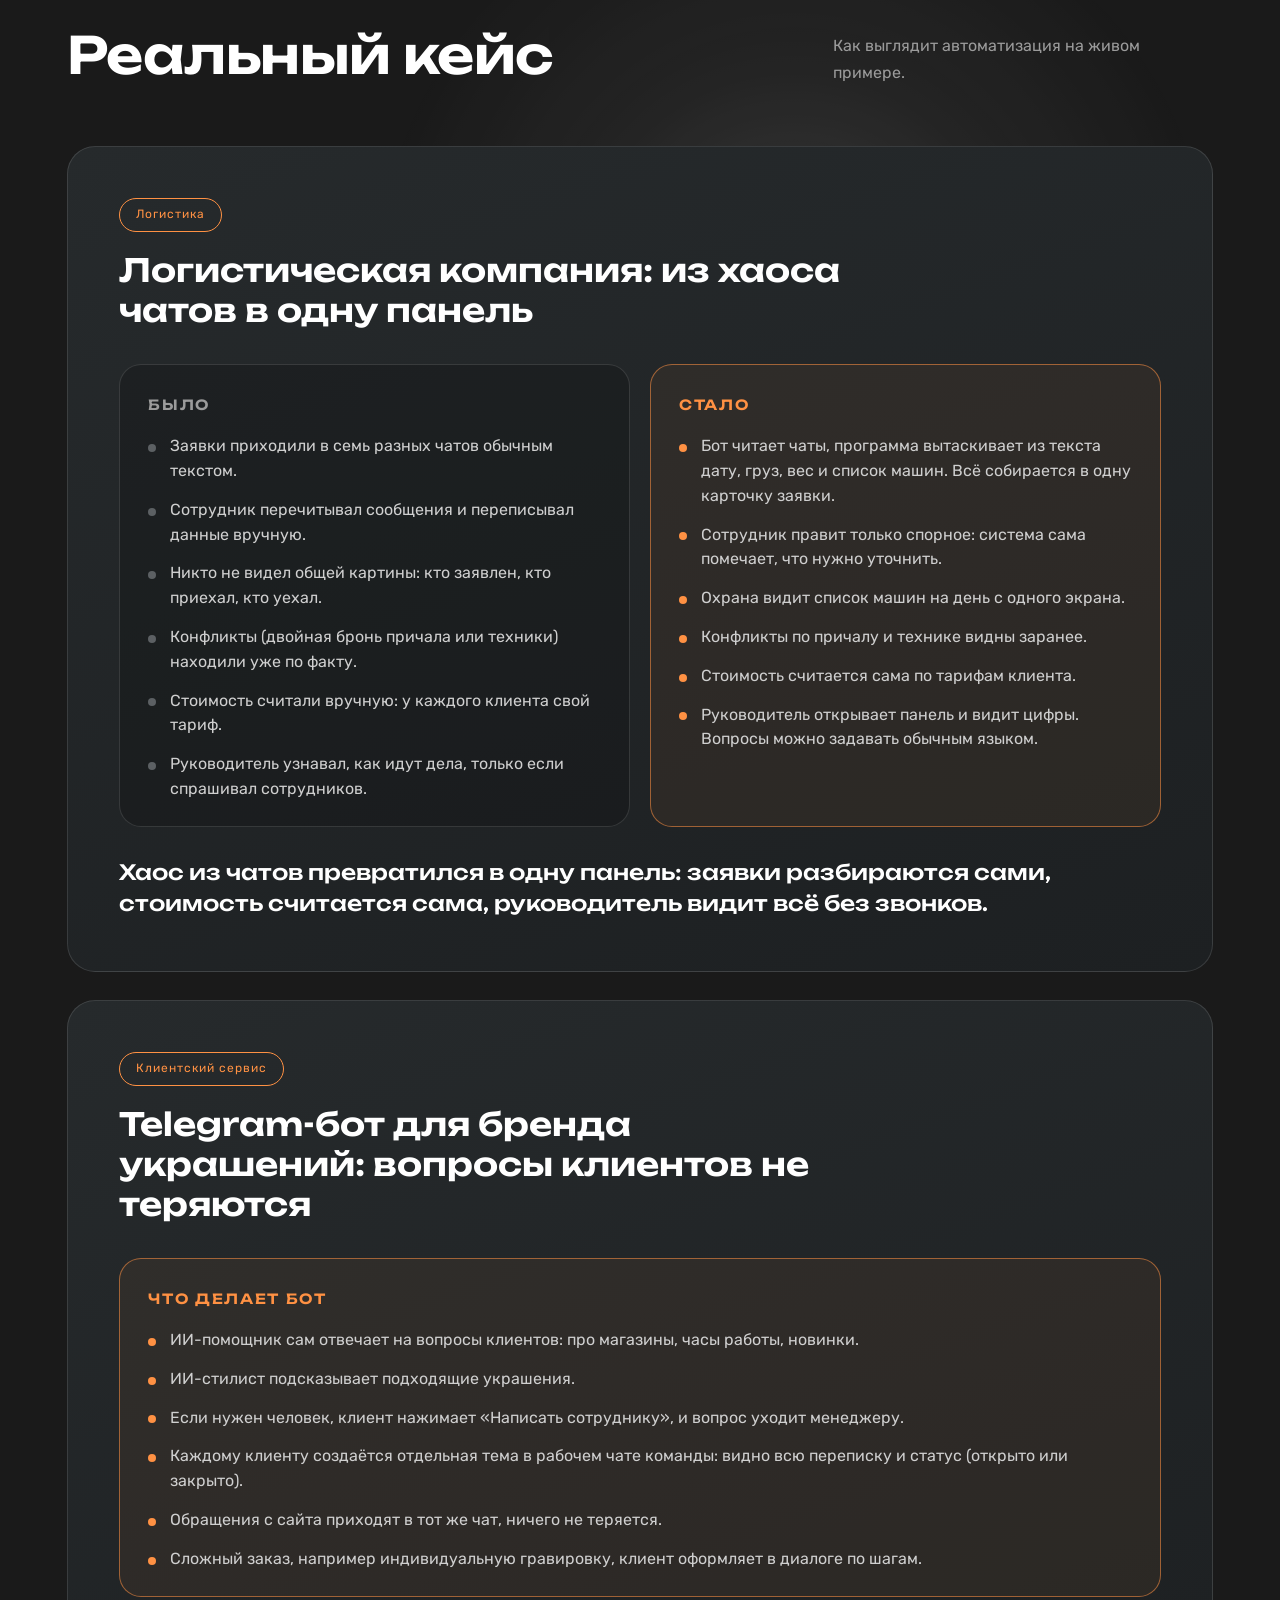
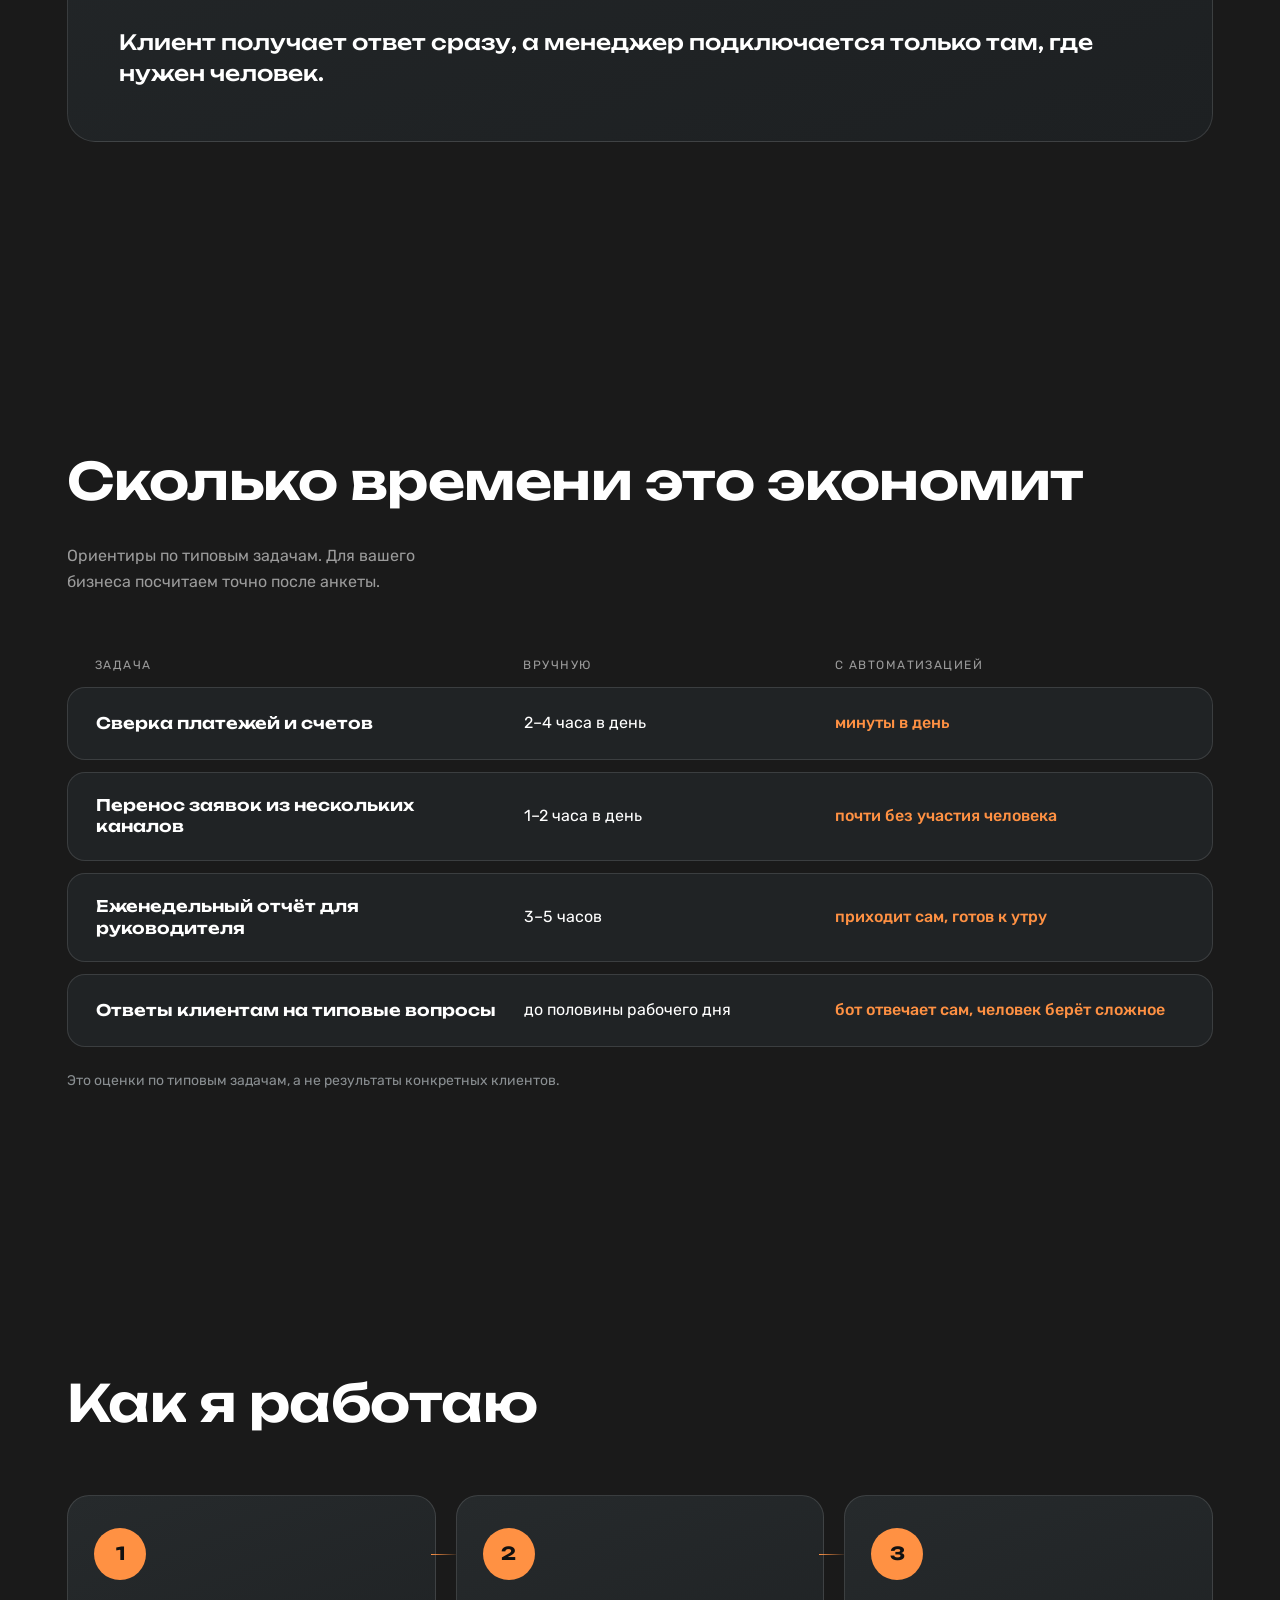
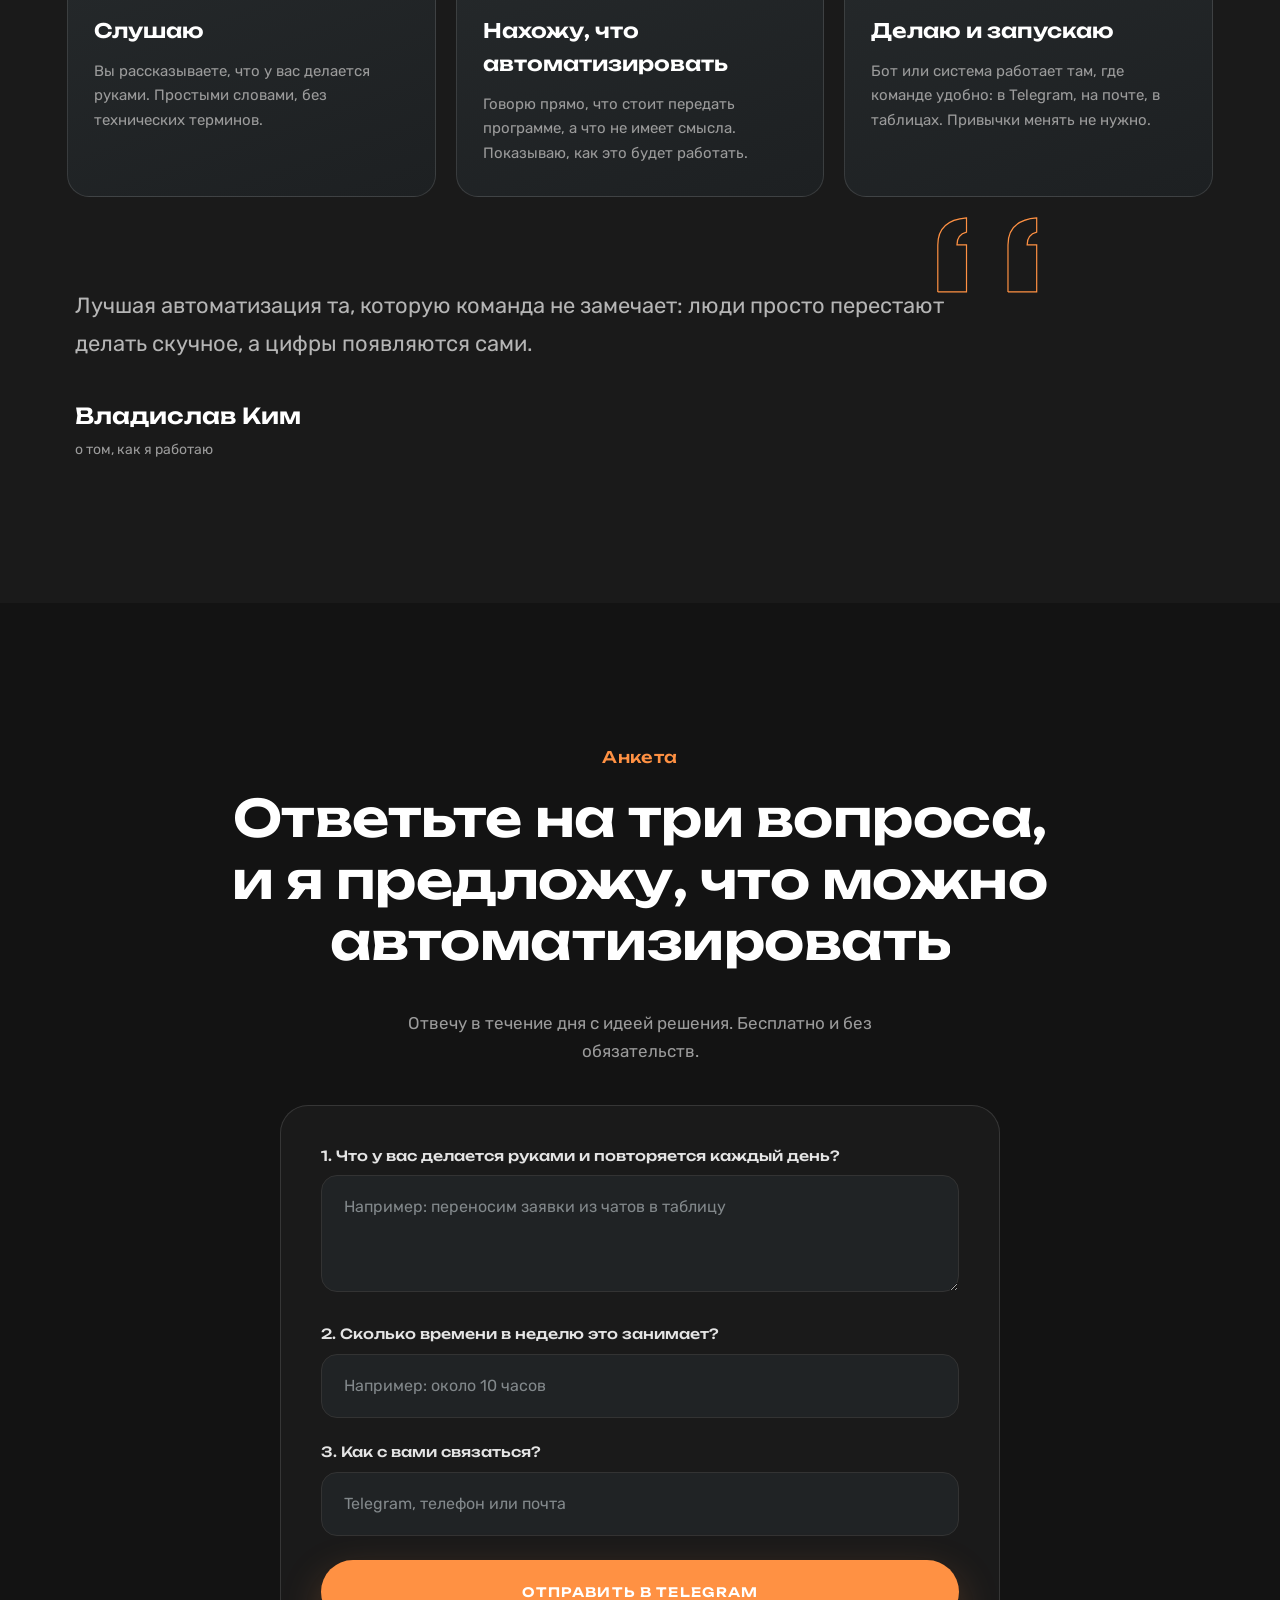
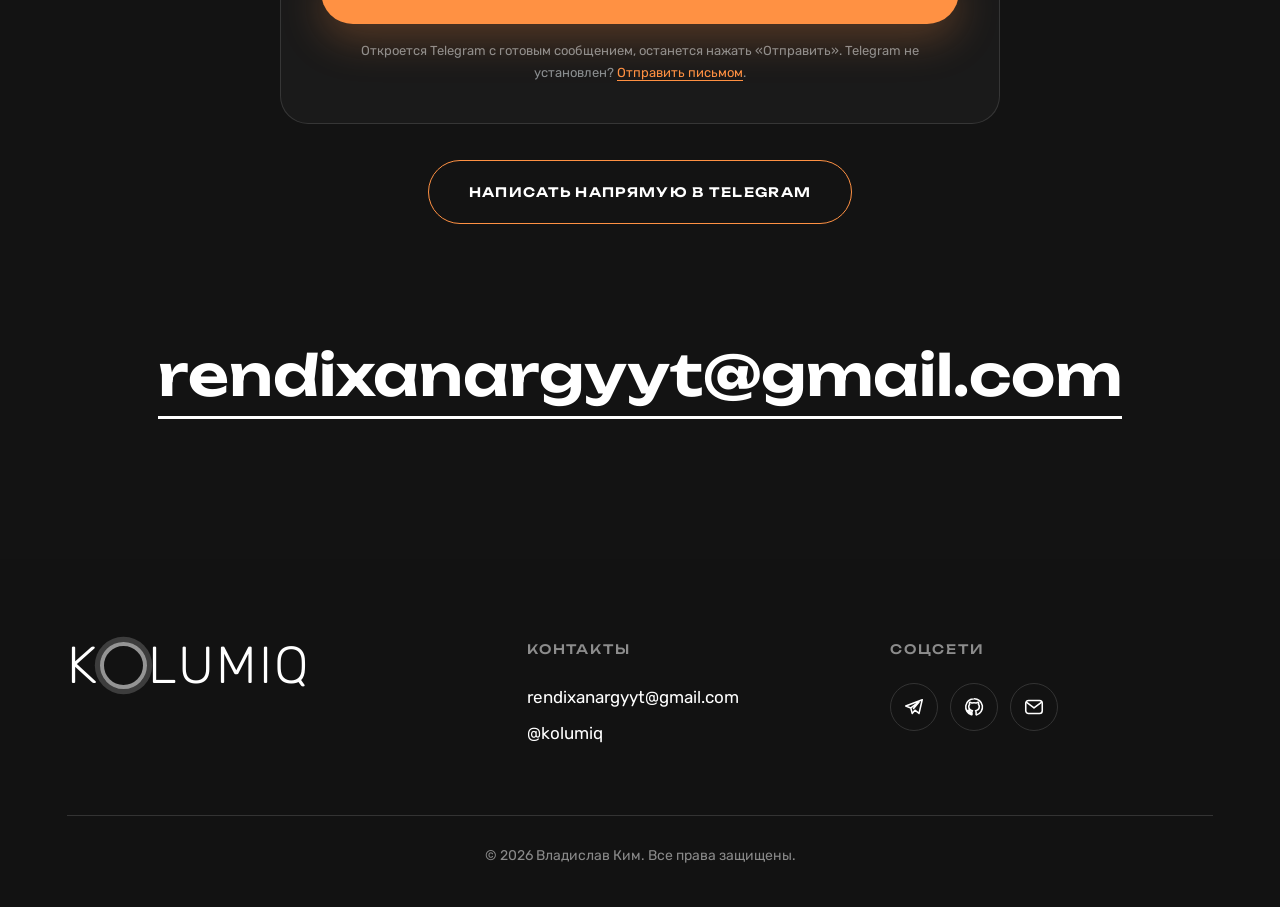
==== commit 7dba38a0: "Barge names in demo table, add analytics block with KPI and charts Co-Authored-By: Claude Sonnet 5.5" ====
--- a/index.html
+++ b/index.html
@@ -12,7 +12,8 @@
   <script>document.documentElement.classList.add('js')</script>
   <link rel="stylesheet" href="css/styles.css?v=20261012a">
   <link rel="stylesheet" href="css/motion.css?v=20261012a">
-  <link rel="stylesheet" href="css/demo.css?v=20261015a">
+  <link rel="stylesheet" href="css/demo.css?v=20261015b">
+  <link rel="stylesheet" href="css/analytics.css?v=20261015c">
   <noscript><style>.loader,.progress,.cursor{display:none!important}body.is-loading{overflow:auto!important}.hdr{transform:none!important}</style></noscript>
 </head>
 <body class="is-loading">
@@ -57,8 +58,9 @@
           <div class="dm-chat" id="dmChat" aria-label="Чат с заявками"></div>
           <div class="dm-table" id="dmTable" aria-label="Таблица заявок"></div>
         </div>
+        <div class="an" id="anBox" aria-label="Аналитика по заявкам"></div>
         <p class="demo-note" data-fade>Иллюстрация, данные условные.</p>
-        <noscript><p>Заявки из чата сами попадают в таблицу: дата, маршрут, груз, вес, статус.</p></noscript>
+        <noscript><p>Заявки из чата сами попадают в таблицу: дата, баржа, груз, вес, статус, а по ним строится аналитика.</p></noscript>
       </div>
     </section>
 
@@ -150,6 +152,7 @@
   <script src="js/data.js?v=20261012a"></script>
   <script src="js/app.js?v=20261012a"></script>
   <script src="js/fx.js?v=20261012a"></script>
-  <script src="js/demo.js?v=20261015a"></script>
+  <script src="js/demo.js?v=20261015b"></script>
+  <script src="js/analytics.js?v=20261015c"></script>
 </body>
 </html>
--- a/css/analytics.css
+++ b/css/analytics.css
@@ -0,0 +1,68 @@
+/* Аналитика под таблицей заявок: KPI и три графика */
+.an { position: relative; margin-top: 28px; padding: 22px; border-radius: 28px; background: linear-gradient(160deg, var(--bg-2), #1d2022); border: 1px solid var(--line); min-width: 0; }
+.an-hd { display: flex; align-items: center; gap: 10px; padding: 2px 4px 16px; font-family: var(--head); font-size: 12px; letter-spacing: .12em; text-transform: uppercase; color: var(--muted); }
+.an-hd i { width: 8px; height: 8px; border-radius: 50%; background: var(--orange); box-shadow: 0 0 0 4px rgba(255, 145, 67, .18); }
+
+.an-kpi { display: grid; grid-template-columns: repeat(4, minmax(0, 1fr)); gap: 12px; margin-bottom: 12px; }
+.an-k { padding: 16px 18px; border-radius: 18px; background: rgba(0, 0, 0, .22); border: 1px solid var(--line); opacity: 0; transform: translateY(12px); transition: opacity .5s var(--e), transform .5s var(--e); }
+.an-k:nth-child(2) { transition-delay: .07s; }
+.an-k:nth-child(3) { transition-delay: .14s; }
+.an-k:nth-child(4) { transition-delay: .21s; }
+.is-in .an-k { opacity: 1; transform: none; }
+.an-kv { font-family: var(--head); font-size: clamp(22px, 3vw, 32px); line-height: 1.1; color: var(--white); font-variant-numeric: tabular-nums; white-space: nowrap; }
+.an-kl { margin-top: 6px; font-size: 13px; color: var(--muted); }
+
+.an-grid-c { display: grid; grid-template-columns: minmax(0, 1.3fr) minmax(0, 1fr) minmax(0, 1fr); gap: 12px; }
+.an-card { margin: 0; padding: 18px; border-radius: 18px; background: rgba(0, 0, 0, .22); border: 1px solid var(--line); min-width: 0; display: flex; flex-direction: column; gap: 14px; }
+.an-ch { display: flex; flex-direction: column; gap: 2px; }
+.an-ch b { font-family: var(--body); font-weight: 500; font-size: 15px; color: var(--white); }
+.an-ch span { font-size: 12px; color: var(--muted); }
+.an-sr { position: absolute; width: 1px; height: 1px; margin: -1px; overflow: hidden; clip: rect(0 0 0 0); white-space: nowrap; }
+
+/* колонки по дням (SVG) */
+.an-svg { width: 100%; height: auto; display: block; overflow: visible; }
+.an-grid { stroke: var(--line); stroke-width: 1; stroke-dasharray: 2 4; }
+.an-base { stroke: rgba(255, 255, 255, .22); stroke-width: 1; }
+.an-ax { font-family: var(--body); font-size: 11px; fill: var(--muted); }
+.an-val { font-family: var(--body); font-size: 12px; font-weight: 500; fill: #e6e6e6; opacity: 0; transition: opacity .4s var(--e); }
+.an-val.done { opacity: 1; }
+.an-bar { fill: var(--orange); transform-box: fill-box; transform-origin: 50% 100%; transform: scaleY(0); transition: transform .8s var(--e), fill .2s; }
+.an-bar.done { transform: scaleY(1); }
+.an-zero { stroke: var(--muted); stroke-width: 2; stroke-linecap: round; }
+.an-hit { fill: transparent; }
+.an-col { outline: none; cursor: default; }
+.an-col:hover .an-bar, .an-col:focus-visible .an-bar { fill: #ffa766; }
+.an-col:focus-visible .an-hit { stroke: var(--orange); stroke-width: 1.5; rx: 6; }
+
+/* горизонтальные бары (HTML) */
+.an-bars { display: flex; flex-direction: column; gap: 6px; }
+.an-row { display: grid; grid-template-columns: 104px minmax(0, 1fr) 40px; align-items: center; gap: 10px; padding: 7px 6px; border-radius: 10px; font-size: 13px; color: #e6e6e6; outline: none; transition: background .2s; }
+.an-row:hover, .an-row:focus-visible { background: rgba(255, 255, 255, .05); }
+.an-row:focus-visible { box-shadow: inset 0 0 0 1.5px var(--orange); }
+.an-rn { overflow: hidden; text-overflow: ellipsis; white-space: nowrap; letter-spacing: -.01em; }
+.an-tr { height: 10px; border-radius: 5px; background: rgba(255, 255, 255, .08); overflow: hidden; }
+.an-fill { display: block; height: 100%; border-radius: 5px; background: #8f8f8f; transform: scaleX(0); transform-origin: 0 50%; transition: transform .9s var(--e), background .2s; }
+.an-fill.hot { background: var(--orange); }
+.an-fill.done { transform: scaleX(1); }
+.an-row:hover .an-fill, .an-row:focus-visible .an-fill { background: #b5b5b5; }
+.an-row:hover .an-fill.hot, .an-row:focus-visible .an-fill.hot { background: #ffa766; }
+.an-rv { text-align: right; font-variant-numeric: tabular-nums; color: var(--white); }
+
+/* тултип */
+.an-tip { position: absolute; z-index: 5; display: flex; flex-direction: column; gap: 2px; padding: 8px 12px; border-radius: 10px; background: #0f1011; border: 1px solid var(--line); font-size: 12px; color: var(--muted); white-space: nowrap; pointer-events: none; opacity: 0; transform: translate(-50%, calc(-100% - 8px)); transition: opacity .15s; }
+.an-tip b { font-weight: 500; font-size: 13px; color: var(--white); }
+.an-tip.on { opacity: 1; }
+
+@media (max-width: 960px) {
+  .an-grid-c { grid-template-columns: 1fr; }
+  .an-kpi { grid-template-columns: repeat(2, minmax(0, 1fr)); }
+}
+@media (max-width: 600px) {
+  .an { padding: 14px; border-radius: 22px; }
+  .an-k { padding: 14px; }
+  .an-card { padding: 14px; }
+  .an-row { grid-template-columns: 102px minmax(0, 1fr) 36px; gap: 8px; }
+}
+@media (prefers-reduced-motion: reduce) {
+  .an-k, .an-bar, .an-fill, .an-val { transition: none; }
+}
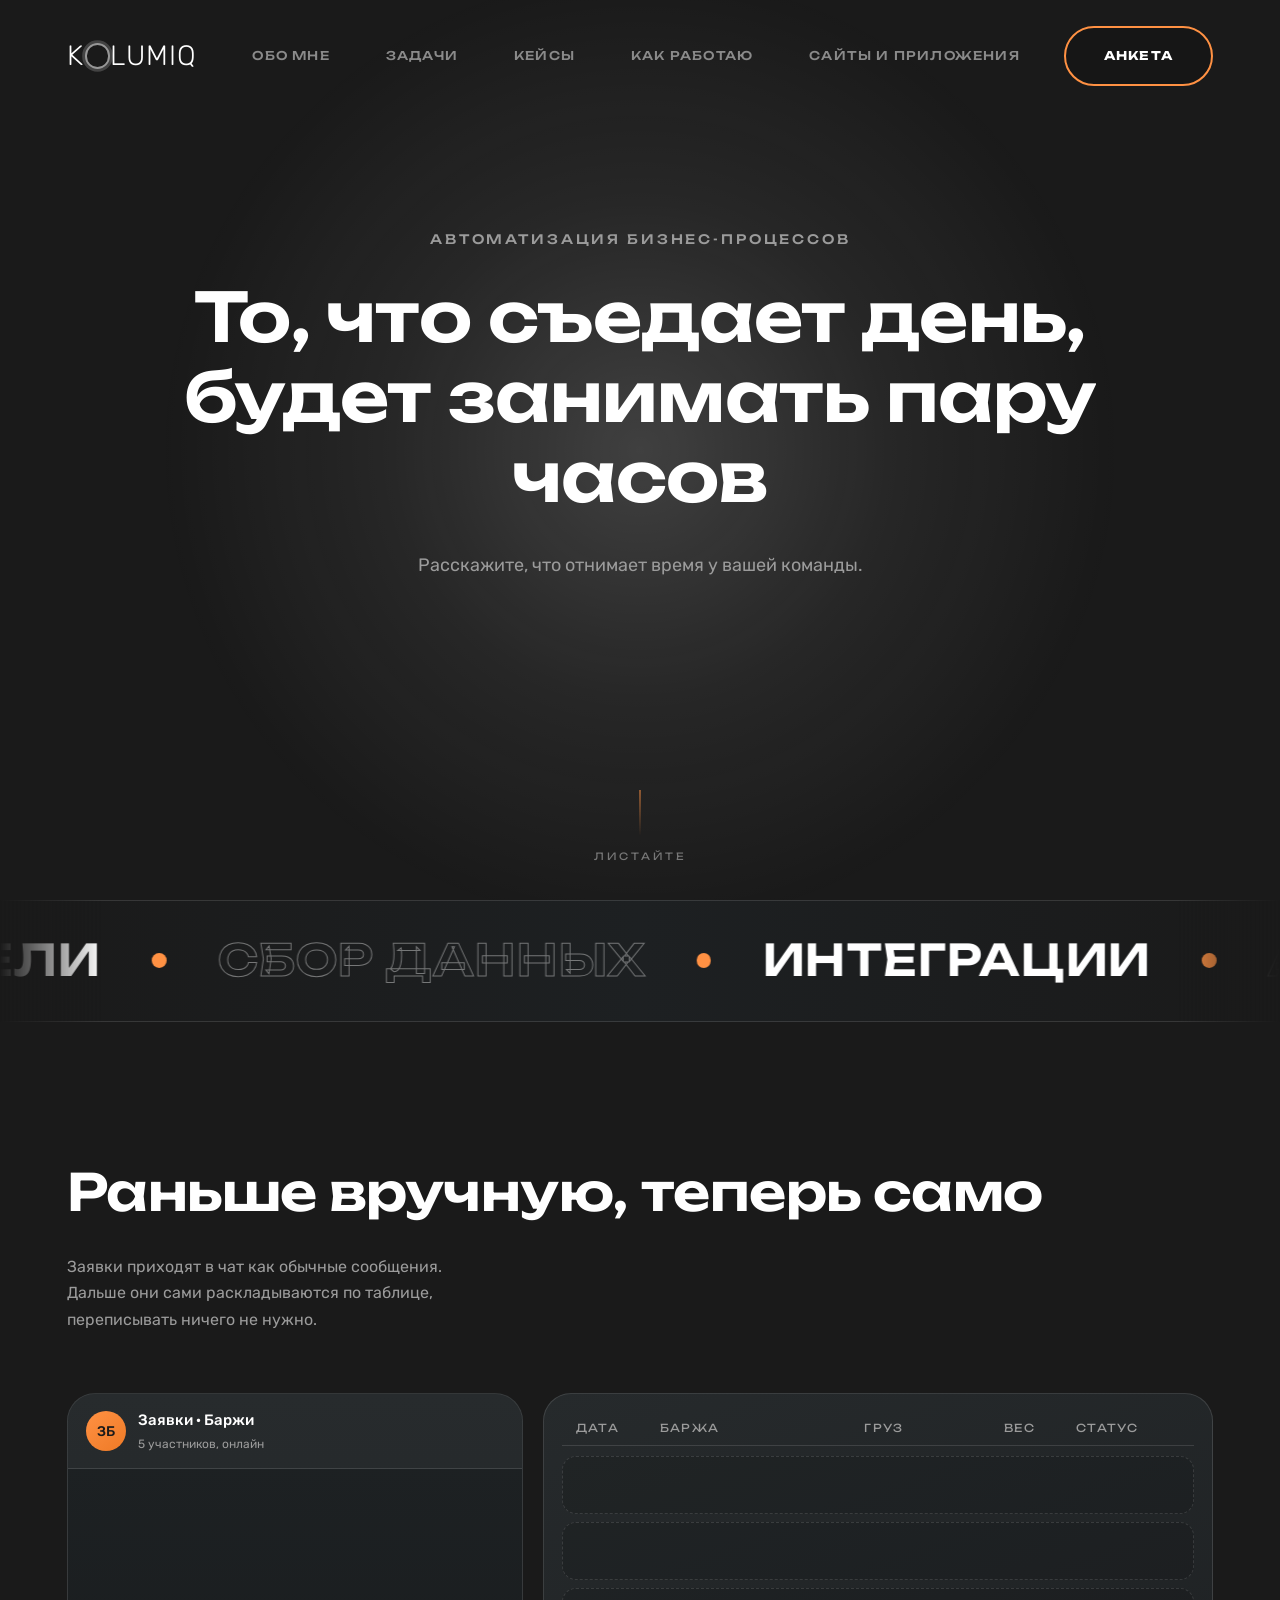
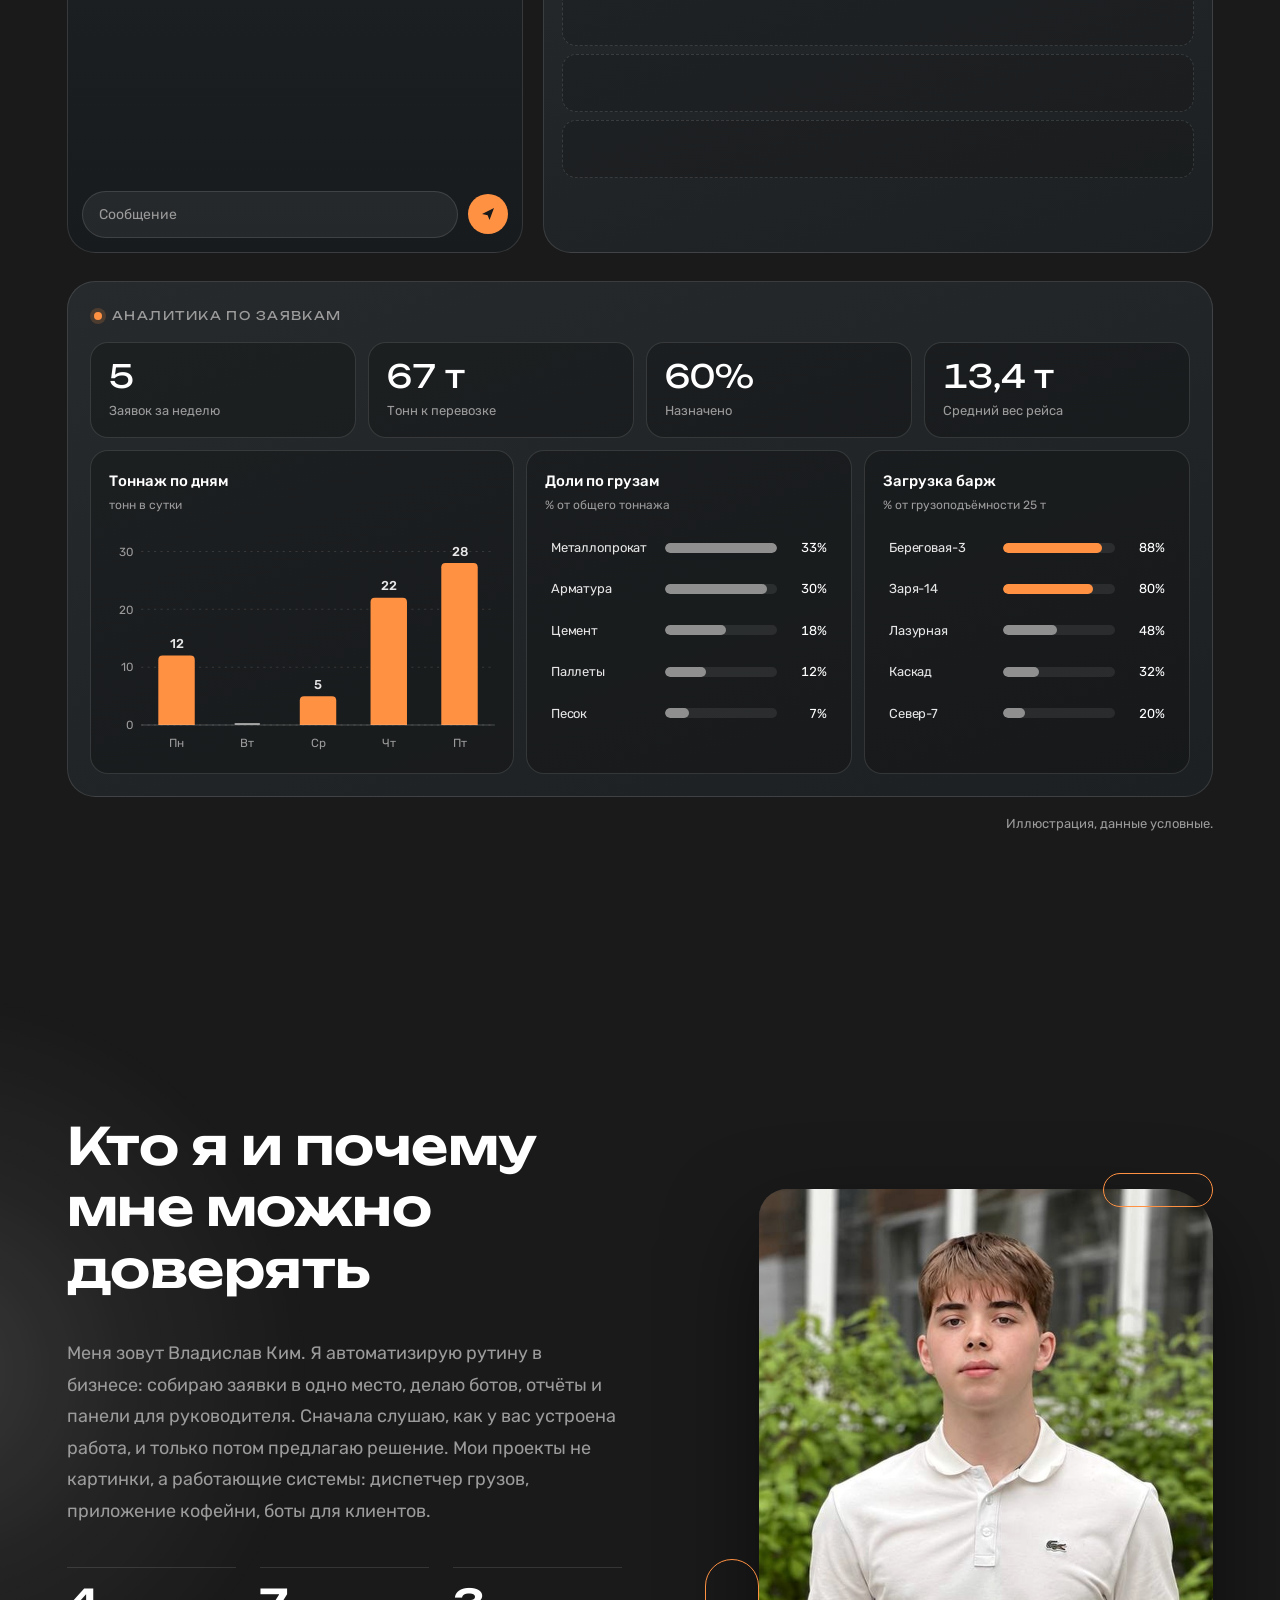
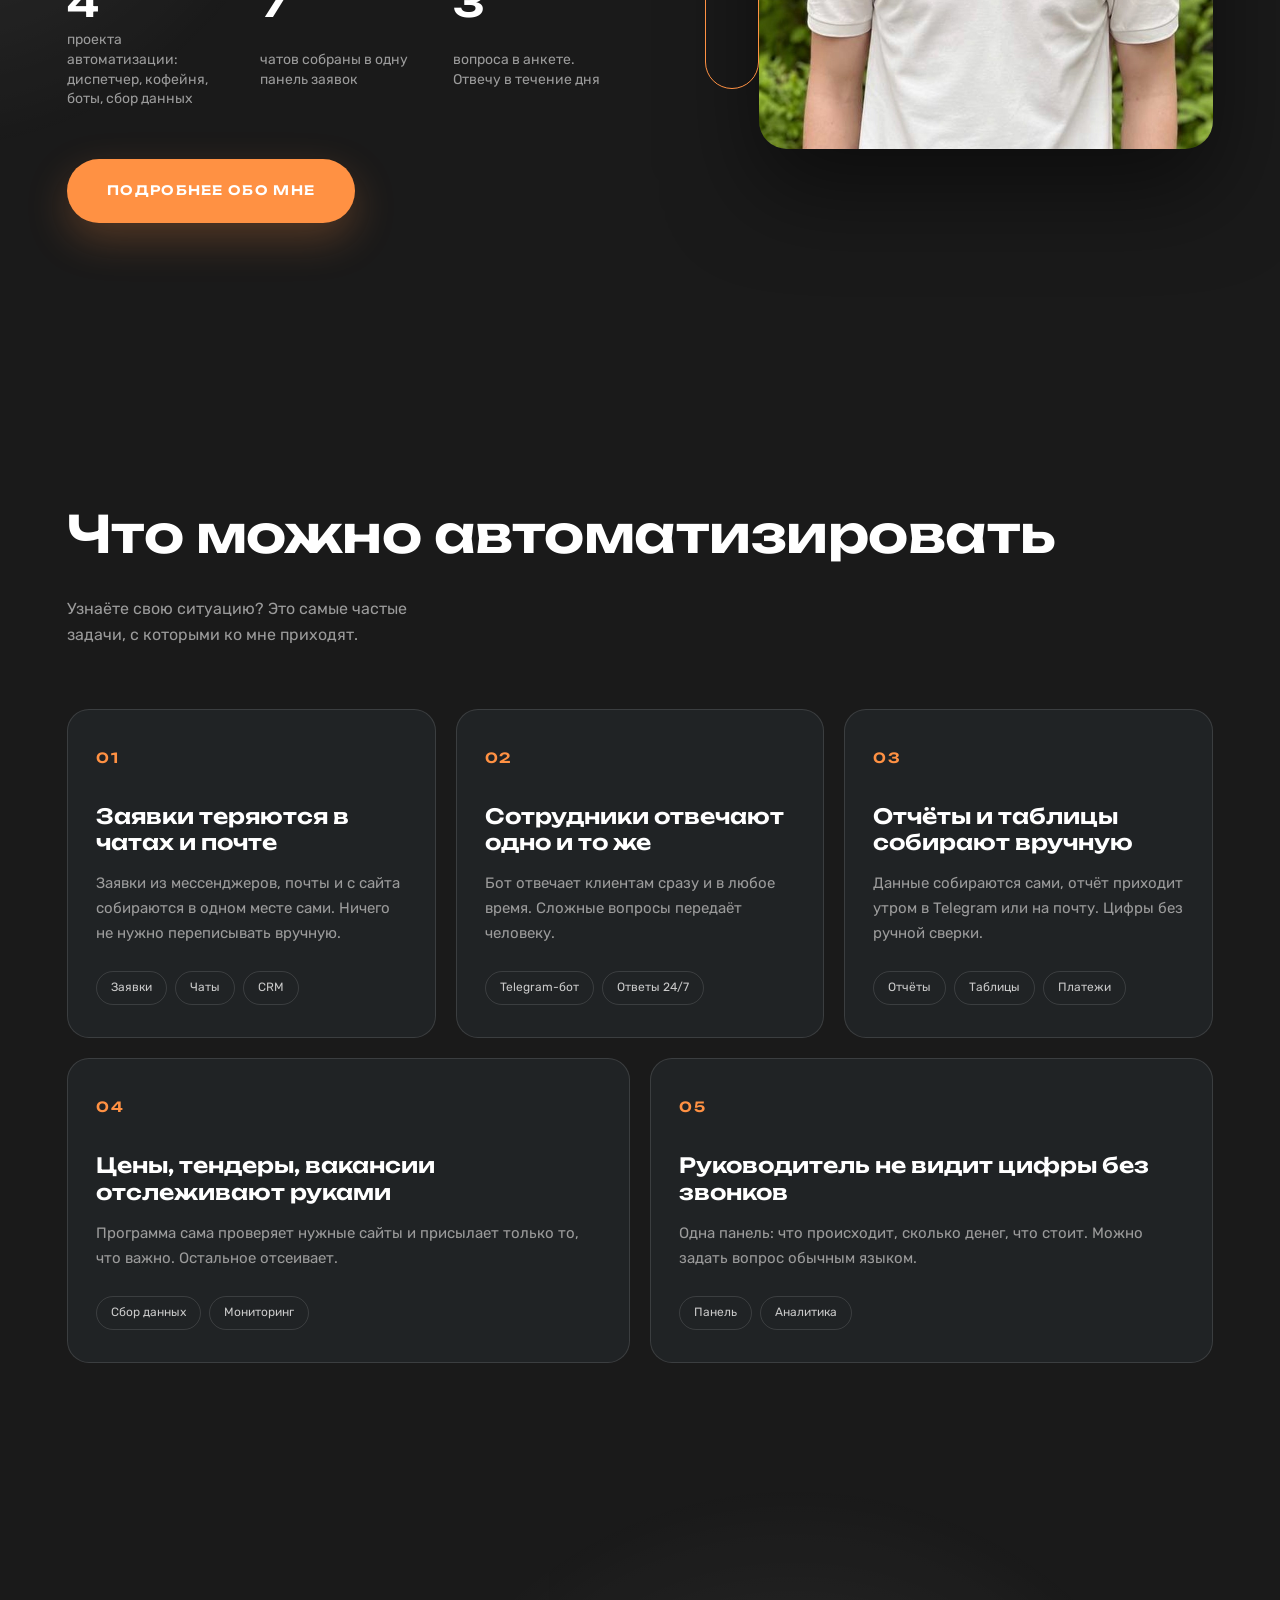
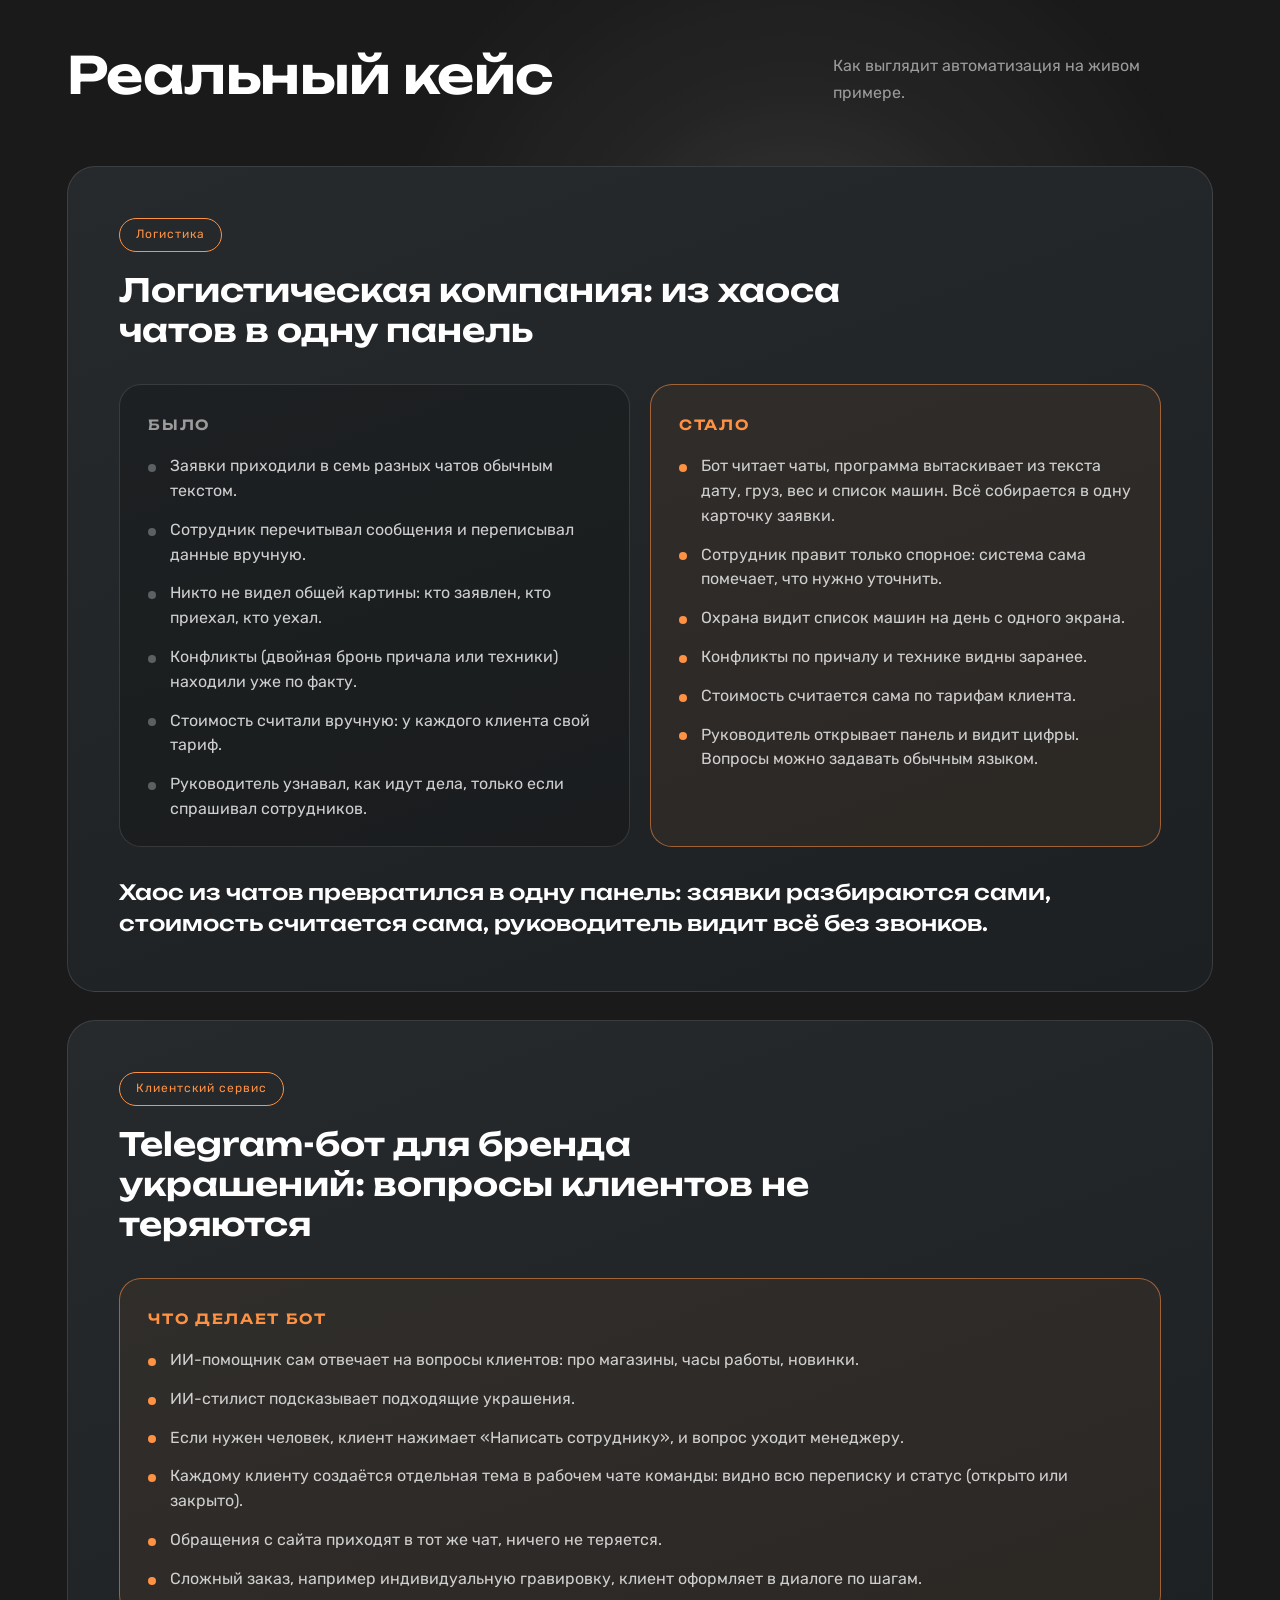
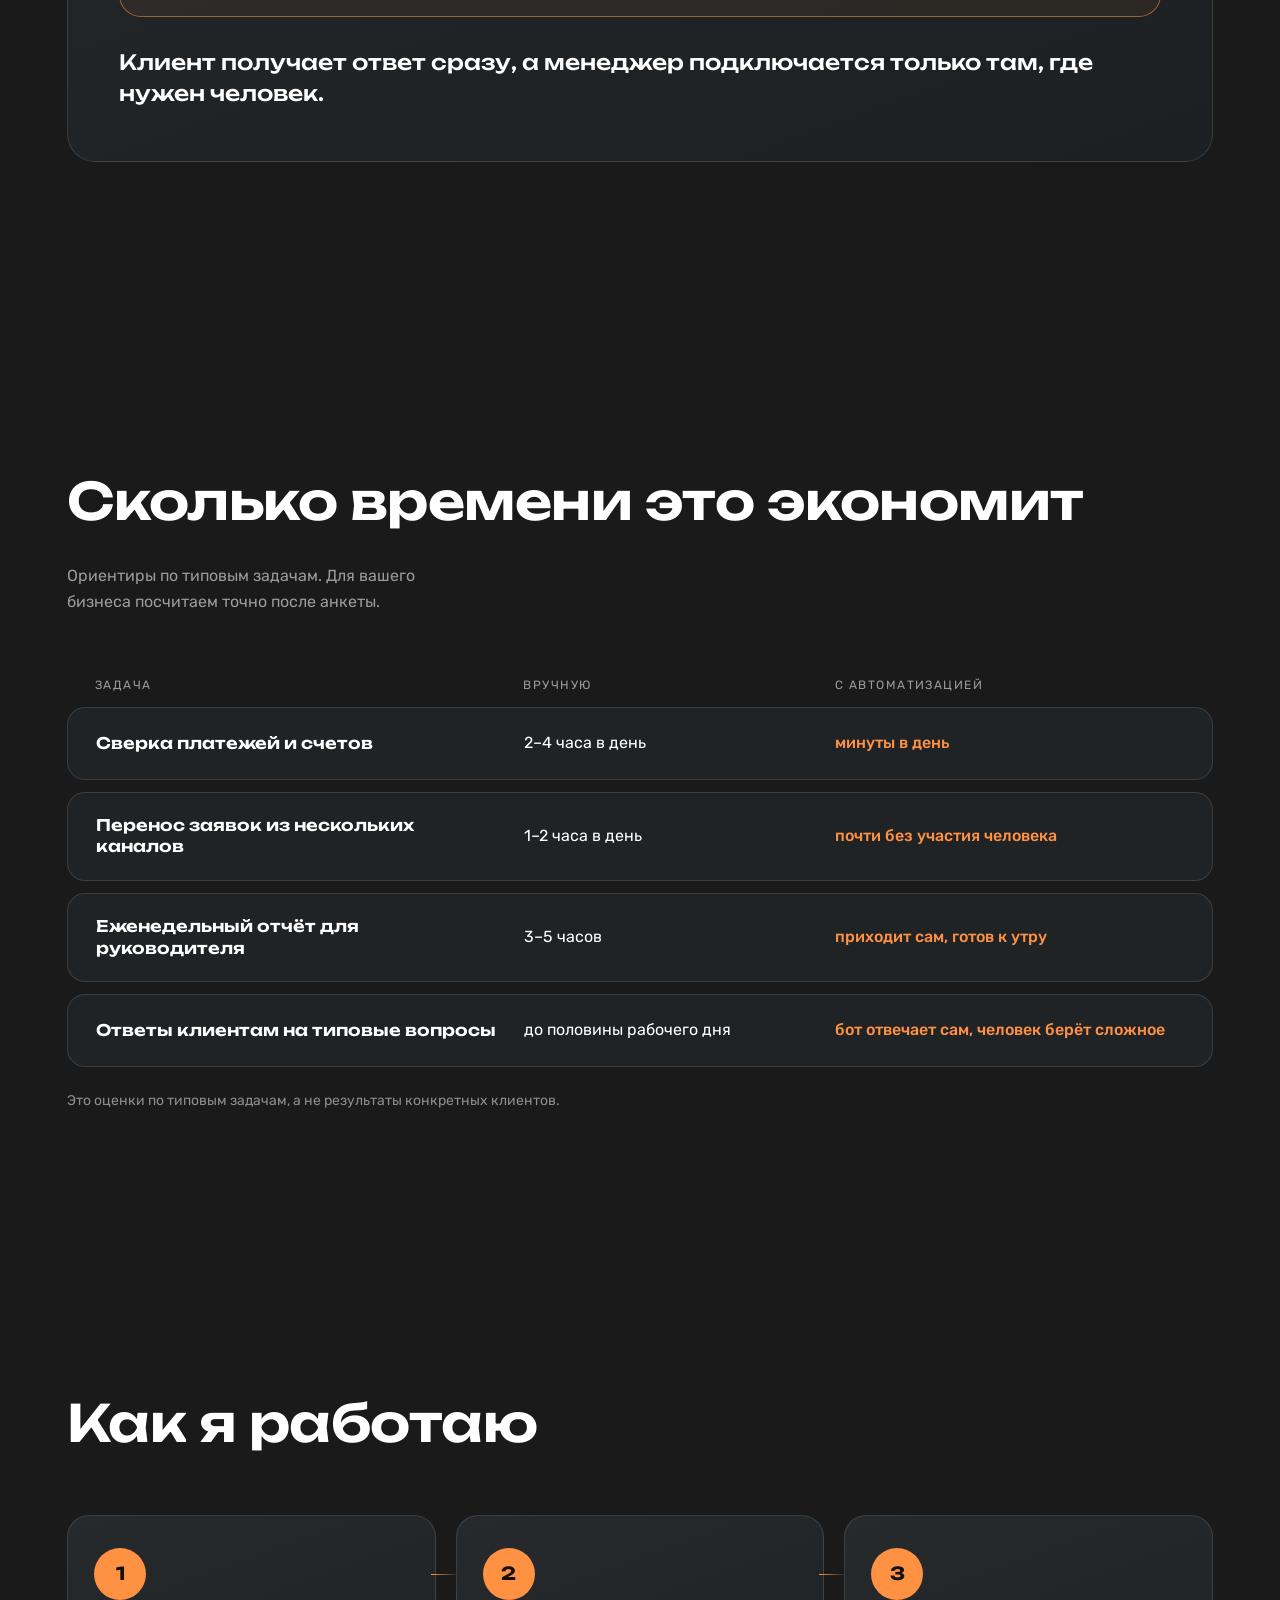
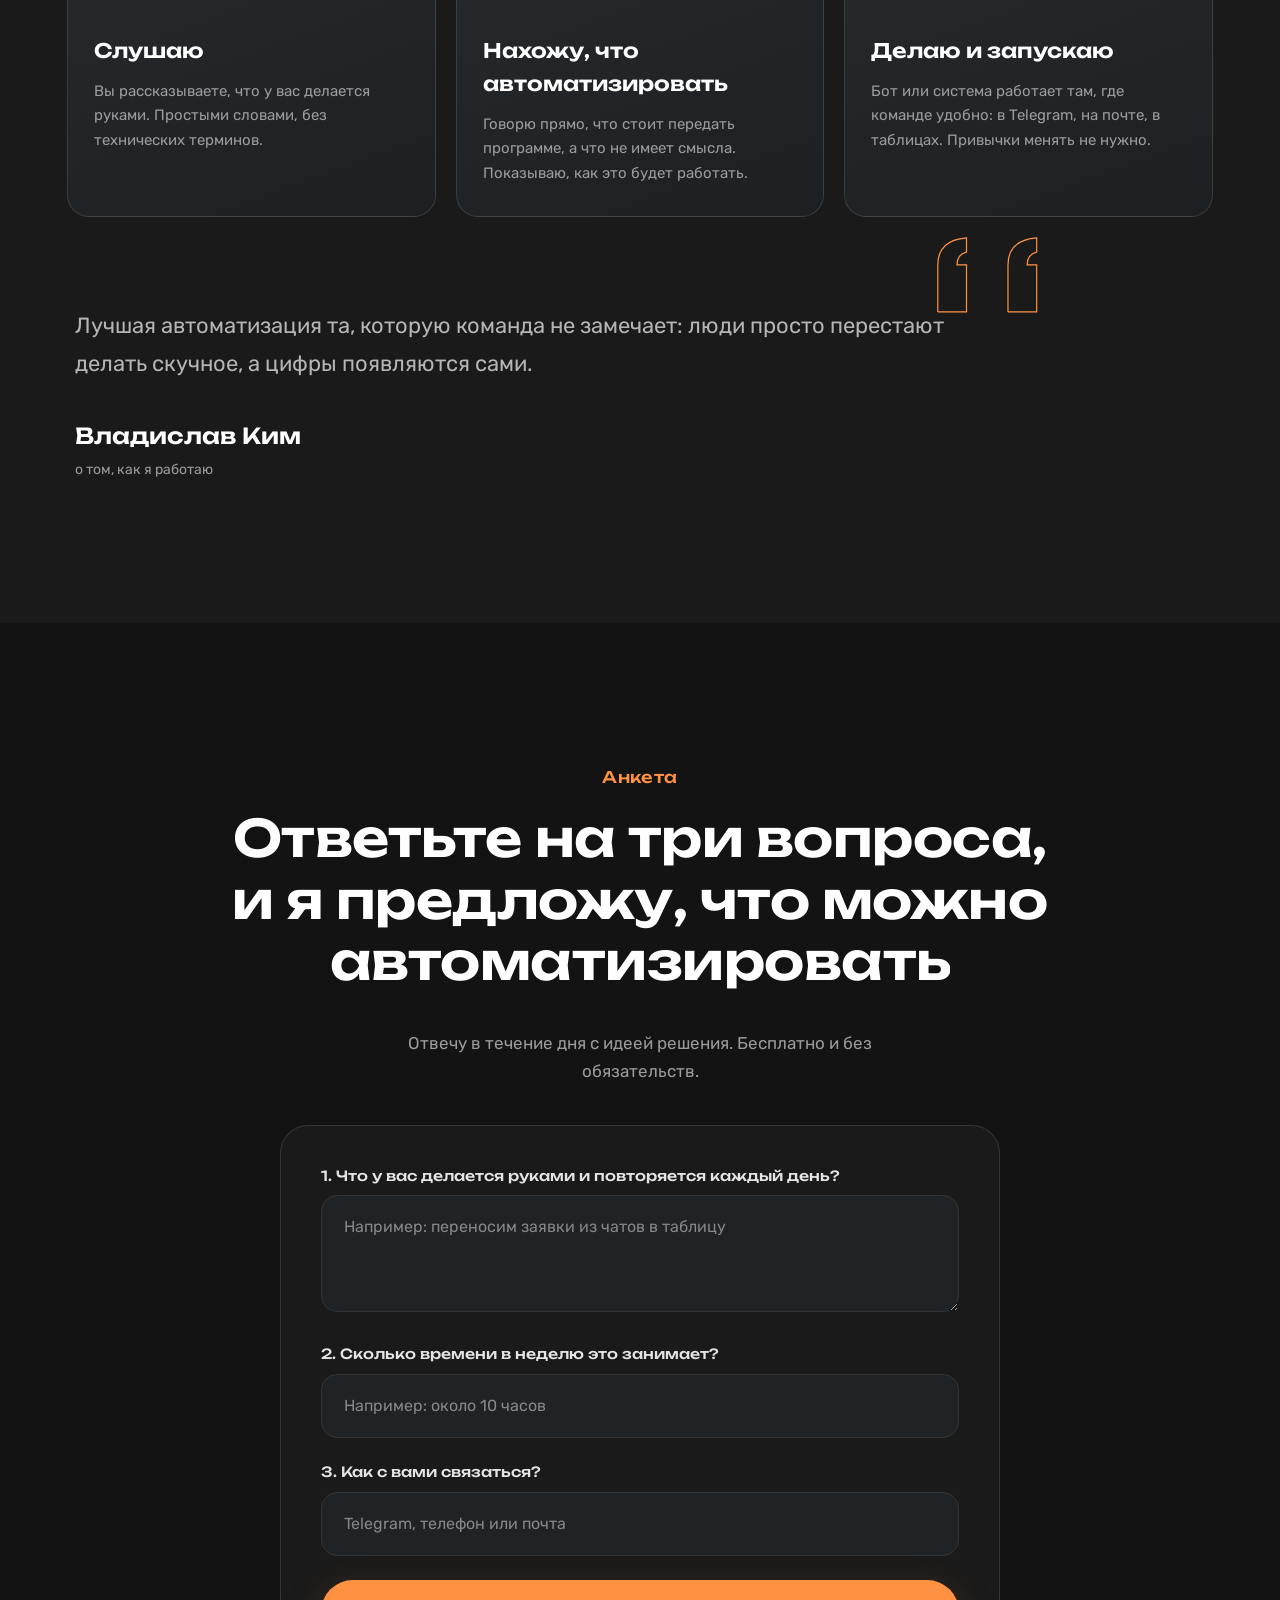
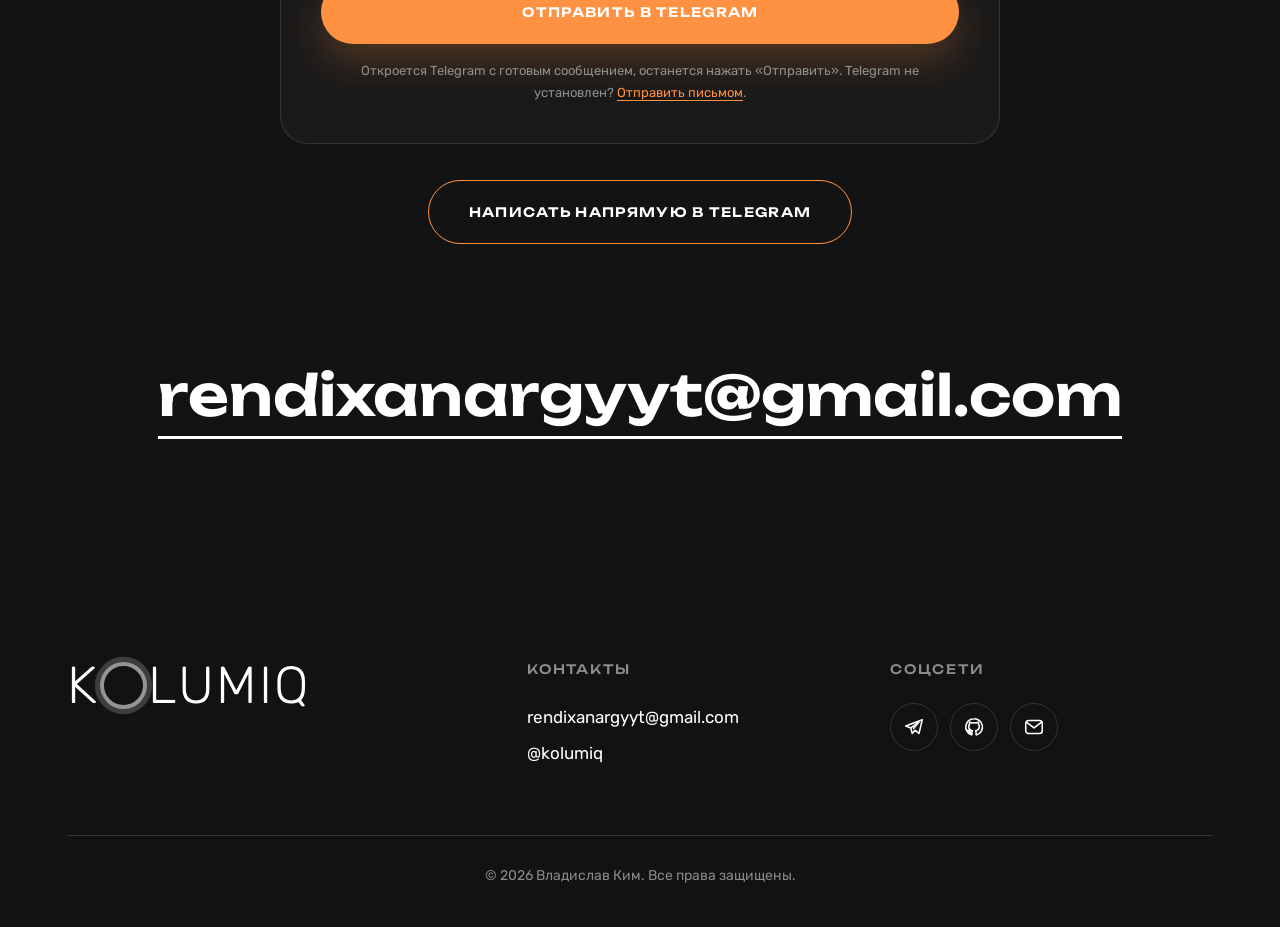
==== commit 0b8856f8: "Redesign demo chat as messenger, replace flying chip with parse animation Co-Authored-By: Claude Son" ====
--- a/index.html
+++ b/index.html
@@ -12,7 +12,7 @@
   <script>document.documentElement.classList.add('js')</script>
   <link rel="stylesheet" href="css/styles.css?v=20261012a">
   <link rel="stylesheet" href="css/motion.css?v=20261012a">
-  <link rel="stylesheet" href="css/demo.css?v=20261015b">
+  <link rel="stylesheet" href="css/demo.css?v=20261015d">
   <link rel="stylesheet" href="css/analytics.css?v=20261015c">
   <noscript><style>.loader,.progress,.cursor{display:none!important}body.is-loading{overflow:auto!important}.hdr{transform:none!important}</style></noscript>
 </head>
@@ -152,7 +152,7 @@
   <script src="js/data.js?v=20261012a"></script>
   <script src="js/app.js?v=20261012a"></script>
   <script src="js/fx.js?v=20261012a"></script>
-  <script src="js/demo.js?v=20261015b"></script>
+  <script src="js/demo.js?v=20261015d"></script>
   <script src="js/analytics.js?v=20261015c"></script>
 </body>
 </html>
--- a/css/demo.css
+++ b/css/demo.css
@@ -1,49 +1,88 @@
 /* Демо: заявки из чата сами попадают в таблицу */
 .demo-stage { position: relative; display: grid; grid-template-columns: minmax(0, .85fr) minmax(0, 1.25fr); gap: 20px; align-items: stretch; }
-.dm-chat, .dm-table { border-radius: 28px; background: linear-gradient(160deg, var(--bg-2), #1d2022); border: 1px solid var(--line); padding: 18px; min-width: 0; }
-.dm-chat { display: flex; flex-direction: column; gap: 10px; height: 440px; overflow: hidden; position: relative; }
-.dm-hd { display: flex; align-items: center; gap: 10px; padding: 2px 4px 12px; border-bottom: 1px solid var(--line); margin-bottom: 4px; font-family: var(--head); font-size: 12px; letter-spacing: .12em; text-transform: uppercase; color: var(--muted); }
-.dm-hd i { width: 8px; height: 8px; border-radius: 50%; background: var(--orange); box-shadow: 0 0 0 4px rgba(255, 145, 67, .18); }
-.dm-msgs { flex: 1; min-height: 0; display: flex; flex-direction: column; justify-content: flex-end; gap: 10px; overflow: hidden; padding: 0 2px 2px; -webkit-mask-image: linear-gradient(to bottom, transparent, #000 28px); mask-image: linear-gradient(to bottom, transparent, #000 28px); }
-.dm-msg { align-self: flex-start; max-width: 92%; padding: 10px 14px; border-radius: 16px 16px 16px 4px; background: rgba(0, 0, 0, .28); border: 1px solid var(--line); font-family: var(--body); font-size: 15px; line-height: 1.45; color: #e6e6e6; opacity: 0; transform: translateY(14px) scale(.96); transition: opacity .45s var(--e), transform .45s var(--e), border-color .4s; }
+.dm-chat, .dm-table { border-radius: 28px; background: linear-gradient(160deg, var(--bg-2), #1d2022); border: 1px solid var(--line); min-width: 0; }
+.dm-table { padding: 18px; }
+
+/* мессенджер */
+.dm-chat { --s1: #ffb36b; --s2: #6fb6ff; --s3: #b9a1ff; --bub: #2c3236; display: flex; flex-direction: column; height: 460px; overflow: hidden; position: relative; background: linear-gradient(180deg, #1e2224, #181b1d); }
+.dm-hd { display: flex; align-items: center; gap: 12px; padding: 14px 18px; background: rgba(255, 255, 255, .04); border-bottom: 1px solid var(--line); }
+.dm-tt { display: flex; flex-direction: column; gap: 2px; min-width: 0; }
+.dm-tt b { font-family: var(--body); font-weight: 500; font-size: 15px; color: var(--white); }
+.dm-tt span { font-size: 12px; color: var(--muted); }
+.dm-av { flex: none; width: 32px; height: 32px; border-radius: 50%; display: grid; place-items: center; font-family: var(--body); font-weight: 500; font-size: 13px; color: #1a1a1a; background: var(--orange); }
+.dm-av.grp { width: 40px; height: 40px; font-size: 14px; background: linear-gradient(140deg, var(--orange), var(--orange-d)); }
+.dm-av.s1 { background: var(--s1); }
+.dm-av.s2 { background: var(--s2); }
+.dm-av.s3 { background: var(--s3); }
+
+.dm-msgs { flex: 1; min-height: 0; display: flex; flex-direction: column; justify-content: flex-end; gap: 12px; overflow: hidden; padding: 12px 14px 10px; -webkit-mask-image: linear-gradient(to bottom, transparent, #000 44px); mask-image: linear-gradient(to bottom, transparent, #000 44px); }
+.dm-msg { display: flex; align-items: flex-end; gap: 8px; max-width: 94%; opacity: 0; transform: translateY(16px); transition: opacity .5s var(--e), transform .5s var(--e); }
 .dm-msg.in { opacity: 1; transform: none; }
-.dm-msg.sent { border-color: rgba(255, 145, 67, .5); }
-.dm-msg small { display: block; margin-top: 4px; font-size: 11px; color: var(--muted); }
-.dm-typing { align-self: flex-start; display: flex; gap: 4px; padding: 10px 14px; border-radius: 16px 16px 16px 4px; background: rgba(0, 0, 0, .28); border: 1px solid var(--line); opacity: 0; transition: opacity .25s; }
-.dm-typing.on { opacity: 1; }
-.dm-typing i { width: 6px; height: 6px; border-radius: 50%; background: var(--muted); animation: dmDot 1s infinite ease-in-out; }
-.dm-typing i:nth-child(2) { animation-delay: .15s; }
-.dm-typing i:nth-child(3) { animation-delay: .3s; }
-@keyframes dmDot { 0%, 100% { opacity: .3; transform: translateY(0); } 50% { opacity: 1; transform: translateY(-3px); } }
+.dm-bub { position: relative; min-width: 0; padding: 8px 12px 6px; border-radius: 16px 16px 16px 4px; background: var(--bub); color: #ececec; }
+.dm-bub::before { content: ''; position: absolute; left: -6px; bottom: 0; width: 9px; height: 13px; background: var(--bub); clip-path: polygon(100% 0, 100% 100%, 0 100%); }
+.dm-name { font-size: 12.5px; font-weight: 500; line-height: 1.3; margin-bottom: 2px; }
+.dm-name.s1 { color: var(--s1); }
+.dm-name.s2 { color: var(--s2); }
+.dm-name.s3 { color: var(--s3); }
+.dm-reply { display: flex; flex-direction: column; gap: 1px; margin: 3px 0 5px; padding: 4px 8px; border-left: 3px solid var(--orange); border-radius: 4px; background: rgba(255, 255, 255, .06); font-size: 12px; line-height: 1.35; min-width: 0; }
+.dm-reply.s2 { border-color: var(--s2); }
+.dm-reply b { font-weight: 500; color: var(--s2); }
+.dm-reply span { color: var(--muted); overflow: hidden; text-overflow: ellipsis; white-space: nowrap; }
+.dm-text { margin: 0; font-family: var(--body); font-size: 14.5px; line-height: 1.45; }
+.hl { position: relative; display: inline-block; transition: color .4s; }
+.hl::before { content: ''; position: absolute; inset: 1px -2px; border-radius: 5px; background: rgba(255, 145, 67, .2); opacity: 0; transition: opacity .4s var(--e); }
+.hl::after { content: ''; position: absolute; left: 0; right: 0; bottom: -1px; height: 2px; border-radius: 2px; background: var(--orange); transform: scaleX(0); transform-origin: left; transition: transform .5s var(--e); }
+.hl.on { color: #fff; }
+.hl.on::before { opacity: 1; }
+.hl.on::after { transform: scaleX(1); }
+.dm-meta { display: flex; align-items: center; justify-content: space-between; gap: 12px; margin-top: 3px; min-height: 16px; font-size: 11px; color: var(--muted); }
+.dm-ok { color: var(--orange); opacity: 0; transform: translateX(-4px); transition: opacity .4s var(--e), transform .4s var(--e); white-space: nowrap; }
+.dm-msg.parsed .dm-ok { opacity: 1; transform: none; }
+.dm-tm { display: inline-flex; align-items: center; gap: 4px; margin-left: auto; }
+.dm-ticks { width: 15px; height: 10px; fill: none; stroke: var(--muted); stroke-width: 1.5; stroke-linecap: round; stroke-linejoin: round; transition: stroke .4s; }
+.dm-ticks .t2 { opacity: 0; transition: opacity .3s; }
+.dm-msg.parsed .dm-ticks .t2, .dm-msg.read .dm-ticks .t2 { opacity: 1; }
+.dm-msg.read .dm-ticks { stroke: var(--orange); }
 
-.dm-table { display: flex; flex-direction: column; gap: 8px; height: 440px; }
-.dm-row { display: grid; grid-template-columns: 74px minmax(0, 1.5fr) minmax(0, 1fr) 62px 104px; gap: 10px; align-items: center; padding: 0 14px; min-height: 58px; border-radius: 14px; font-size: 14px; line-height: 1.3; color: #e6e6e6; }
+.dm-compose { display: flex; align-items: center; gap: 10px; padding: 10px 14px 14px; }
+.dm-inp { flex: 1; min-width: 0; padding: 11px 16px; border-radius: 999px; background: rgba(255, 255, 255, .06); border: 1px solid var(--line); font-size: 14px; color: var(--muted); }
+.dm-send { flex: none; width: 40px; height: 40px; border-radius: 50%; display: grid; place-items: center; background: var(--orange); }
+.dm-send svg { width: 18px; height: 18px; fill: #1a1a1a; }
+
+/* таблица */
+.dm-table { display: flex; flex-direction: column; gap: 8px; height: 460px; }
+.dm-row { position: relative; display: grid; grid-template-columns: 74px minmax(0, 1.5fr) minmax(0, 1fr) 62px 104px; gap: 10px; align-items: center; padding: 0 14px; min-height: 58px; border-radius: 14px; font-size: 14px; line-height: 1.3; color: #e6e6e6; }
 .dm-row.head { min-height: 34px; font-family: var(--head); font-size: 11px; letter-spacing: .12em; text-transform: uppercase; color: var(--muted); border-bottom: 1px solid var(--line); border-radius: 0; margin-bottom: 2px; }
 .dm-row.slot { border: 1px dashed var(--line); background: rgba(0, 0, 0, .12); transition: border-color .4s, background .4s; }
-.dm-row.slot > * { opacity: 0; }
+.dm-row.slot > span { opacity: 0; transform: translateY(6px); transition: opacity .45s var(--e), transform .45s var(--e); }
+.dm-row.slot > span.cv { opacity: 1; transform: none; }
 .dm-row.slot.on { border: 1px solid var(--line); background: rgba(0, 0, 0, .2); }
-.dm-row.slot.on > * { opacity: 1; transition: opacity .4s var(--e); }
-.dm-row.slot.flash { border-color: rgba(255, 145, 67, .6); background: rgba(255, 145, 67, .08); }
+.dm-row.slot::before { content: ''; position: absolute; left: -1px; top: 8px; bottom: 8px; width: 3px; border-radius: 3px; background: var(--orange); opacity: 0; transform: scaleY(.3); transition: opacity .5s var(--e), transform .5s var(--e); }
+.dm-row.slot.flash { background: rgba(255, 145, 67, .08); }
+.dm-row.slot.flash::before { opacity: 1; transform: none; }
 .dm-row span { overflow: hidden; text-overflow: ellipsis; white-space: nowrap; }
-.dm-st { display: inline-flex; align-items: center; gap: 7px; font-size: 13px; color: var(--muted); }
-.dm-st::before { content: ''; width: 8px; height: 8px; border-radius: 50%; background: #5c6063; flex: none; }
+.dm-st { display: inline-flex; align-items: center; gap: 7px; font-size: 13px; color: var(--muted); transition: color .5s, opacity .45s var(--e), transform .45s var(--e); }
+.dm-st::before { content: ''; width: 8px; height: 8px; border-radius: 50%; background: #5c6063; flex: none; transition: background-color .5s; }
 .dm-st.ok { color: var(--orange); }
 .dm-st.ok::before { background: var(--orange); }
-
-/* чип, который «перелетает» из сообщения в таблицу */
-.dm-chip { position: absolute; left: 0; top: 0; z-index: 3; padding: 8px 14px; border-radius: 999px; background: var(--orange); color: #1a1a1a; font-size: 13px; font-weight: 500; white-space: nowrap; pointer-events: none; will-change: transform, opacity; }
+.dm-row.slot > .dm-st { transition: color .5s, opacity .45s var(--e), transform .45s var(--e); }
+.dm-st.chg { animation: dmPop .6s var(--e); }
+@keyframes dmPop { 0% { transform: scale(.92); } 50% { transform: scale(1.08); } 100% { transform: scale(1); } }
 
 .demo-note { margin-top: 16px; font-size: 13px; color: var(--muted); text-align: right; }
 
 @media (max-width: 960px) {
   .demo-stage { grid-template-columns: 1fr; }
-  .dm-chat { height: 380px; }
+  .dm-chat { height: 440px; }
   .dm-table { height: auto; }
 }
 @media (max-width: 600px) {
-  .dm-chat, .dm-table { padding: 14px; border-radius: 22px; }
-  .dm-chat { height: 360px; }
-  .dm-msg { font-size: 14px; }
+  .dm-table { padding: 14px; border-radius: 22px; }
+  .dm-chat { height: 430px; border-radius: 22px; }
+  .dm-hd { padding: 12px 14px; }
+  .dm-msgs { padding: 10px 10px 8px; }
+  .dm-msg { max-width: 100%; }
+  .dm-text { font-size: 14px; }
   .dm-row { grid-template-columns: minmax(0, 1fr) auto; grid-template-areas: 'route st' 'meta meta'; row-gap: 3px; padding: 10px 14px; min-height: 62px; }
   .dm-row.head { display: none; }
   .dm-row .c-date { grid-area: meta; font-size: 12px; color: var(--muted); }
@@ -53,6 +92,7 @@
   .demo-note { text-align: left; }
 }
 @media (prefers-reduced-motion: reduce) {
-  .dm-msg { transition: none; opacity: 1; transform: none; }
-  .dm-typing i { animation: none; }
+  .dm-msg, .dm-row.slot > span, .dm-st { transition: none; }
+  .dm-msg { opacity: 1; transform: none; }
+  .dm-st.chg { animation: none; }
 }
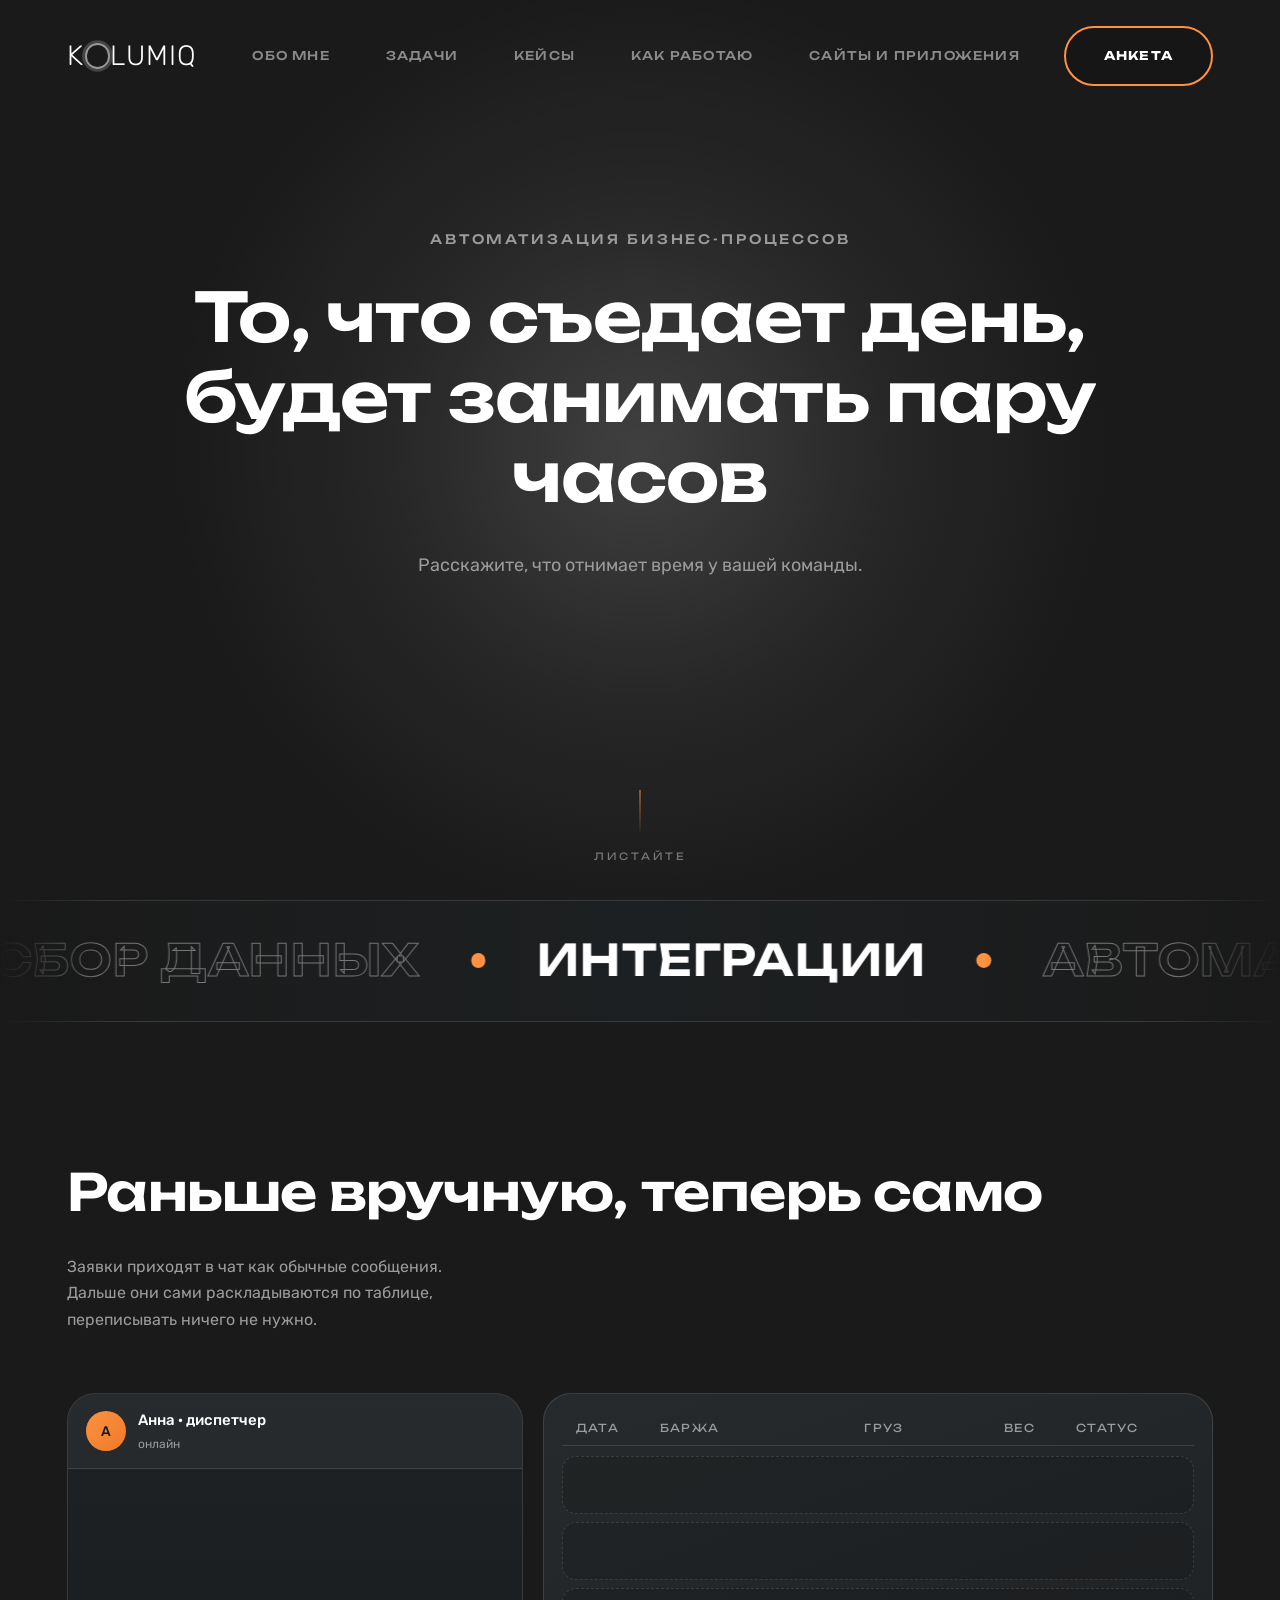
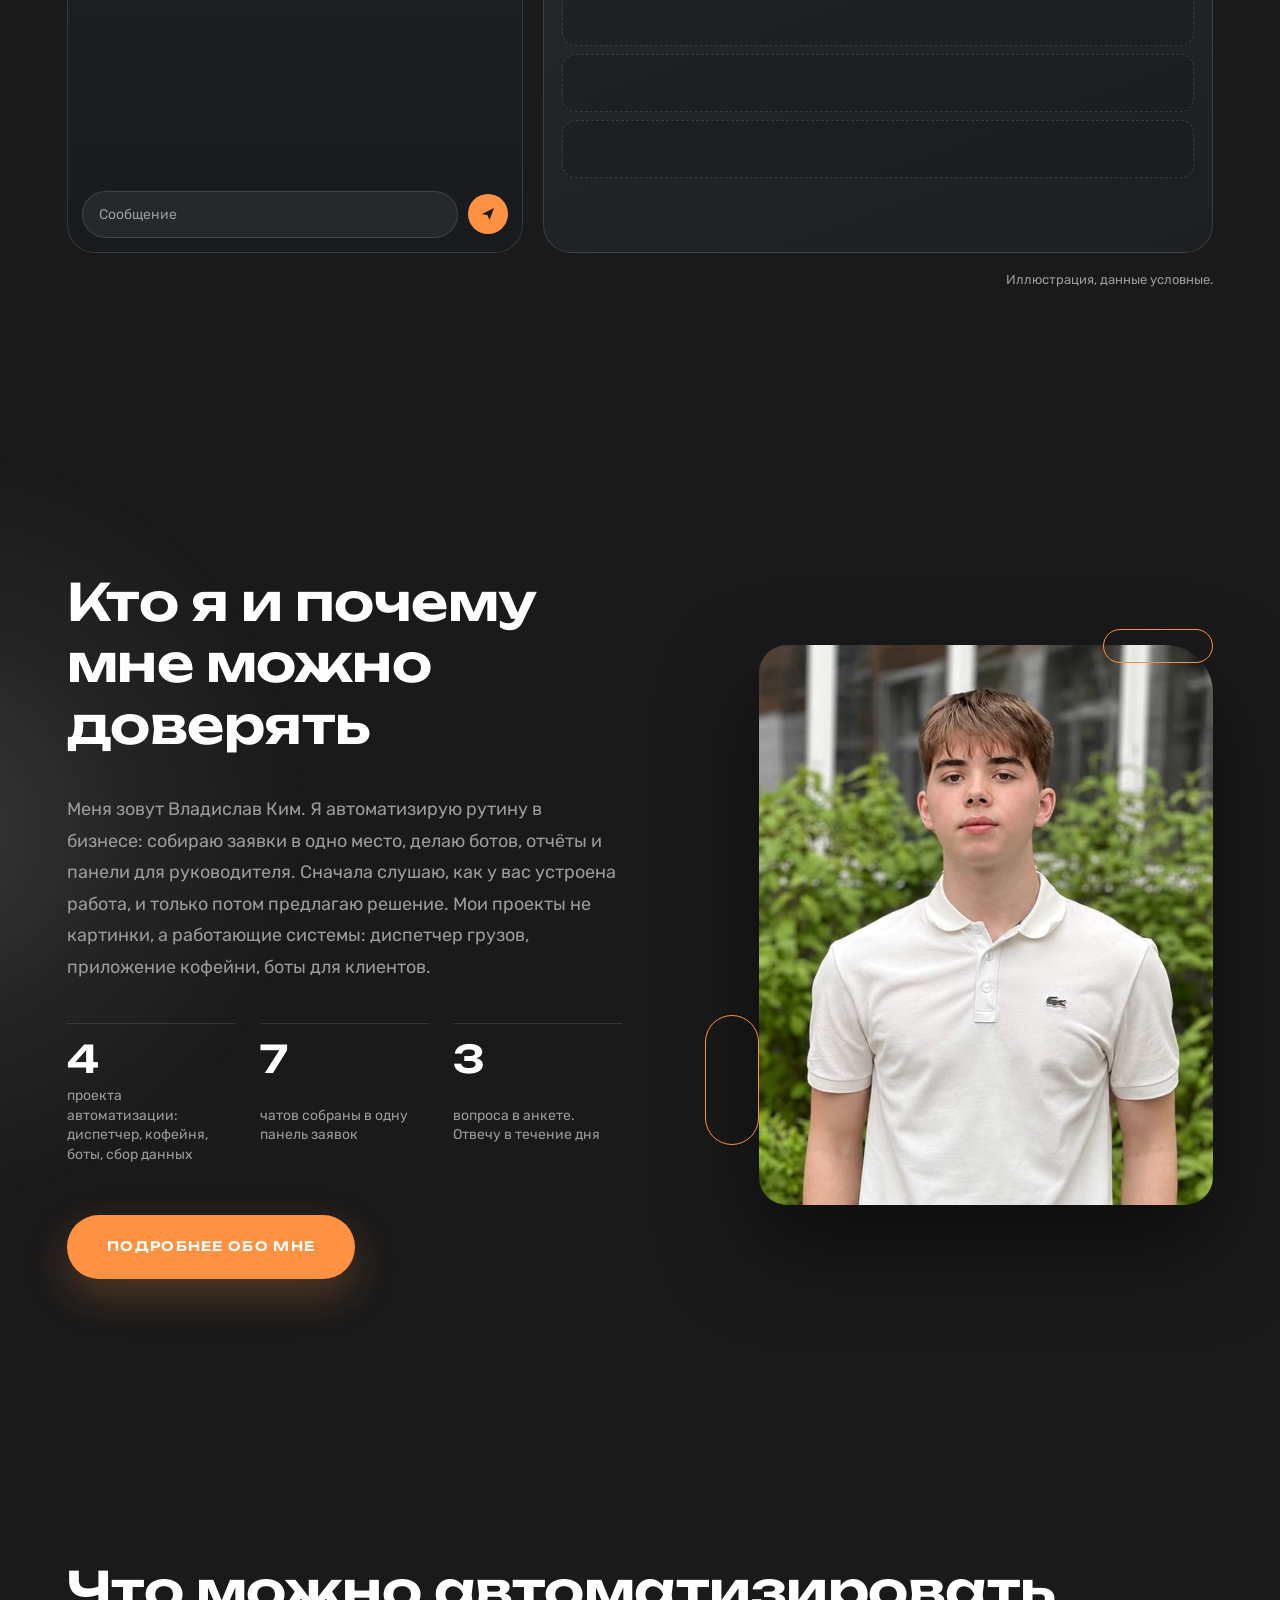
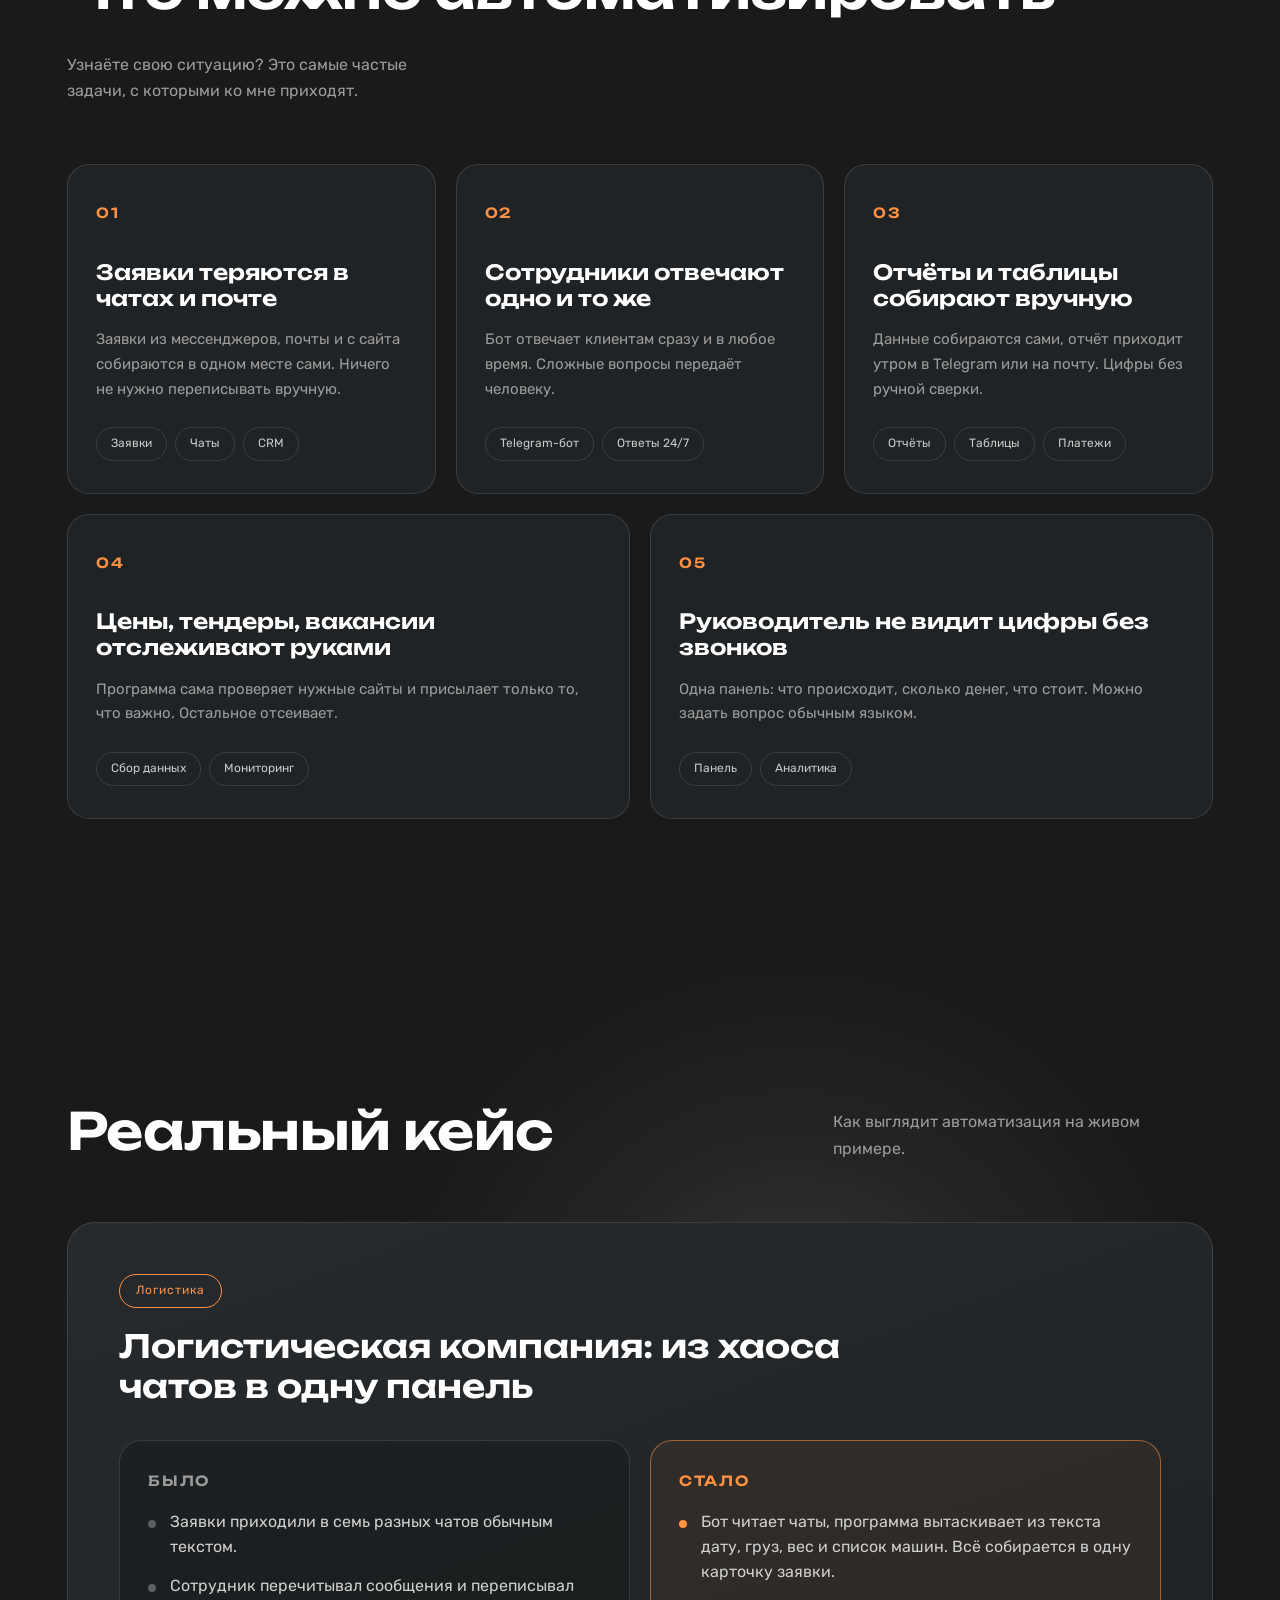
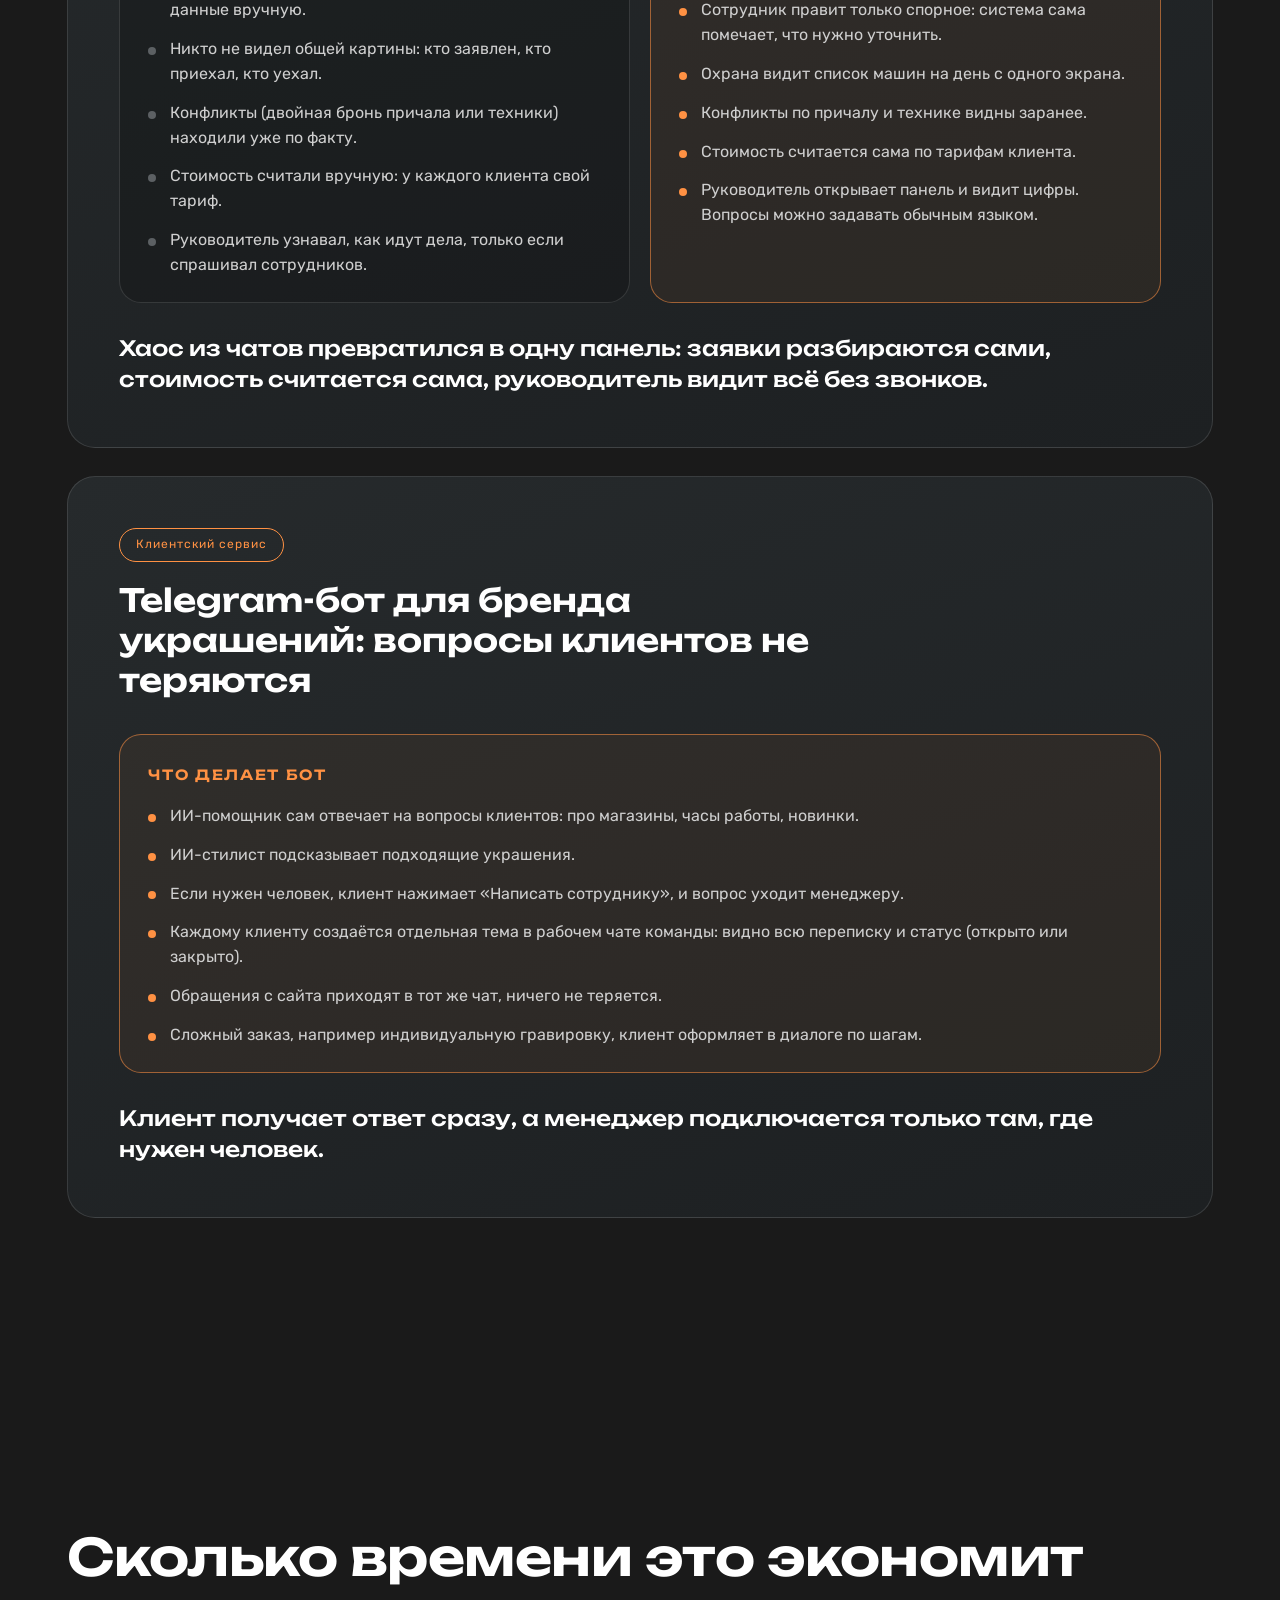
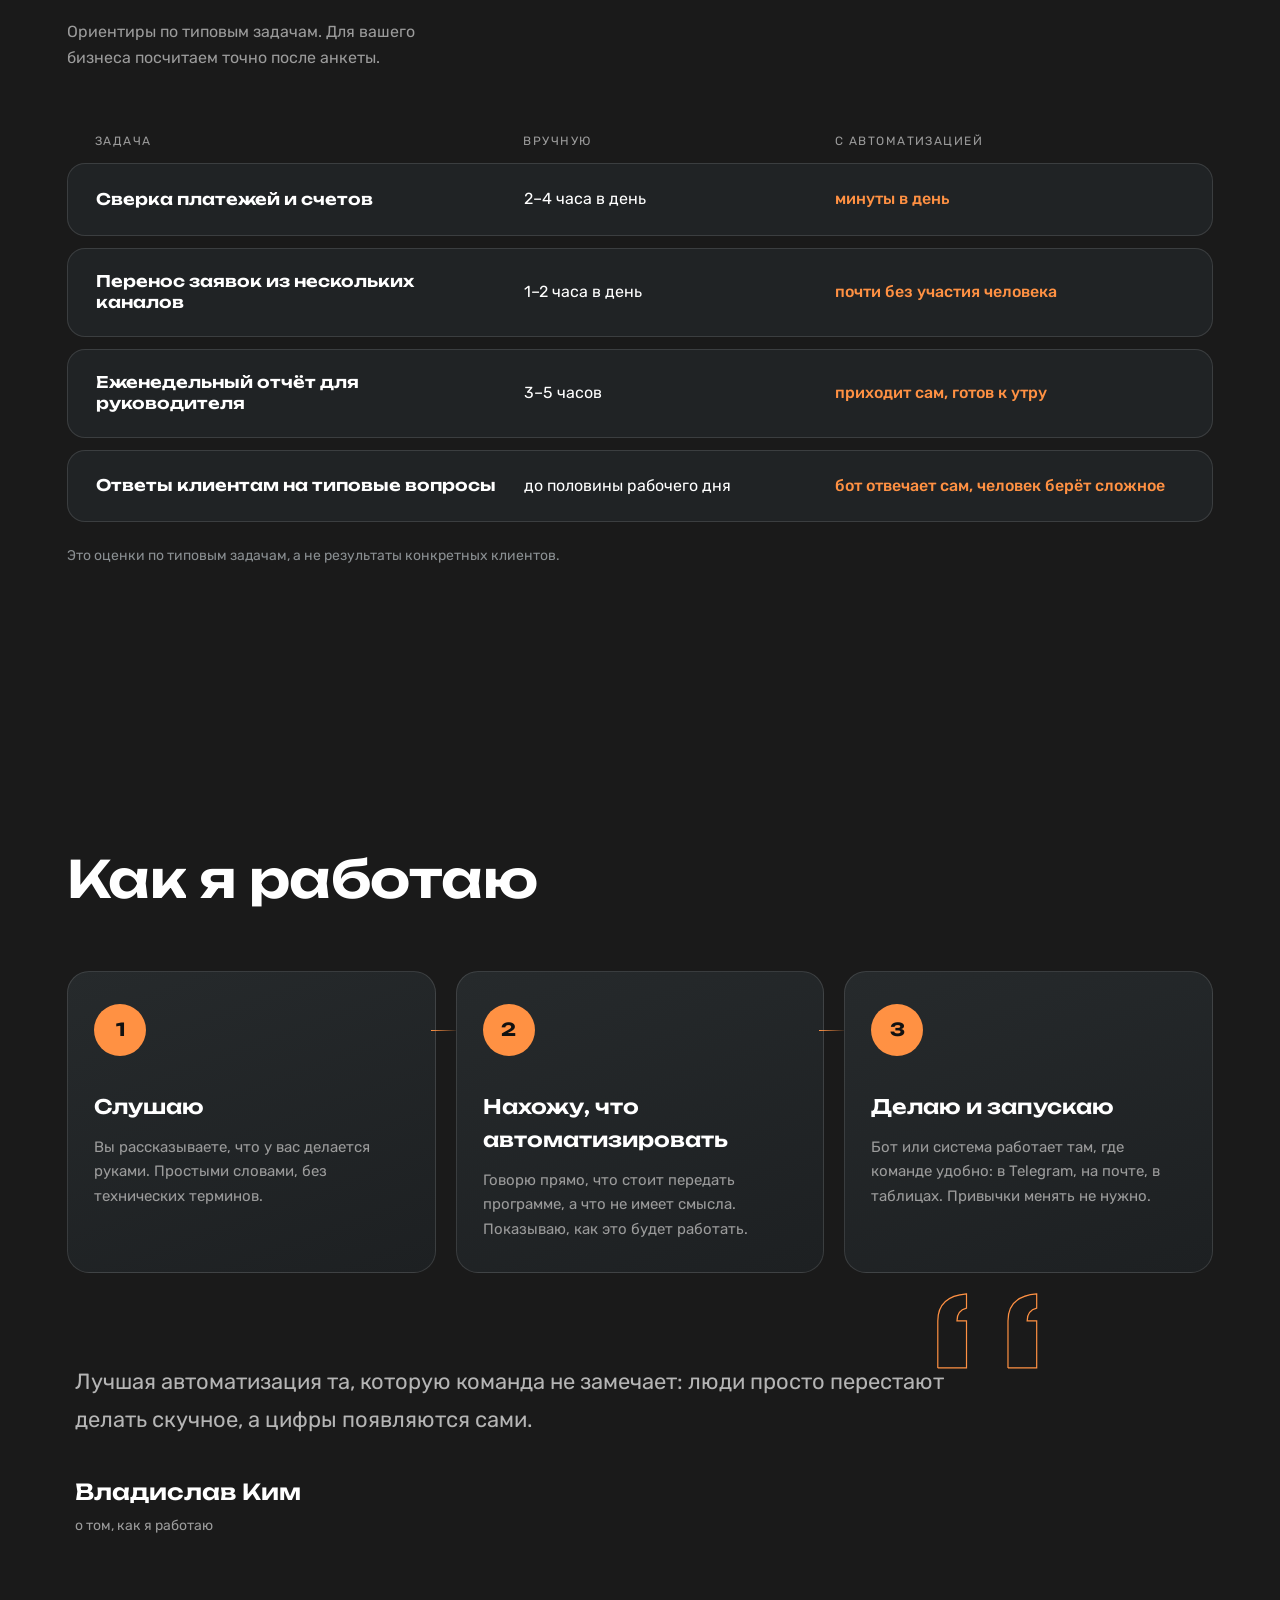
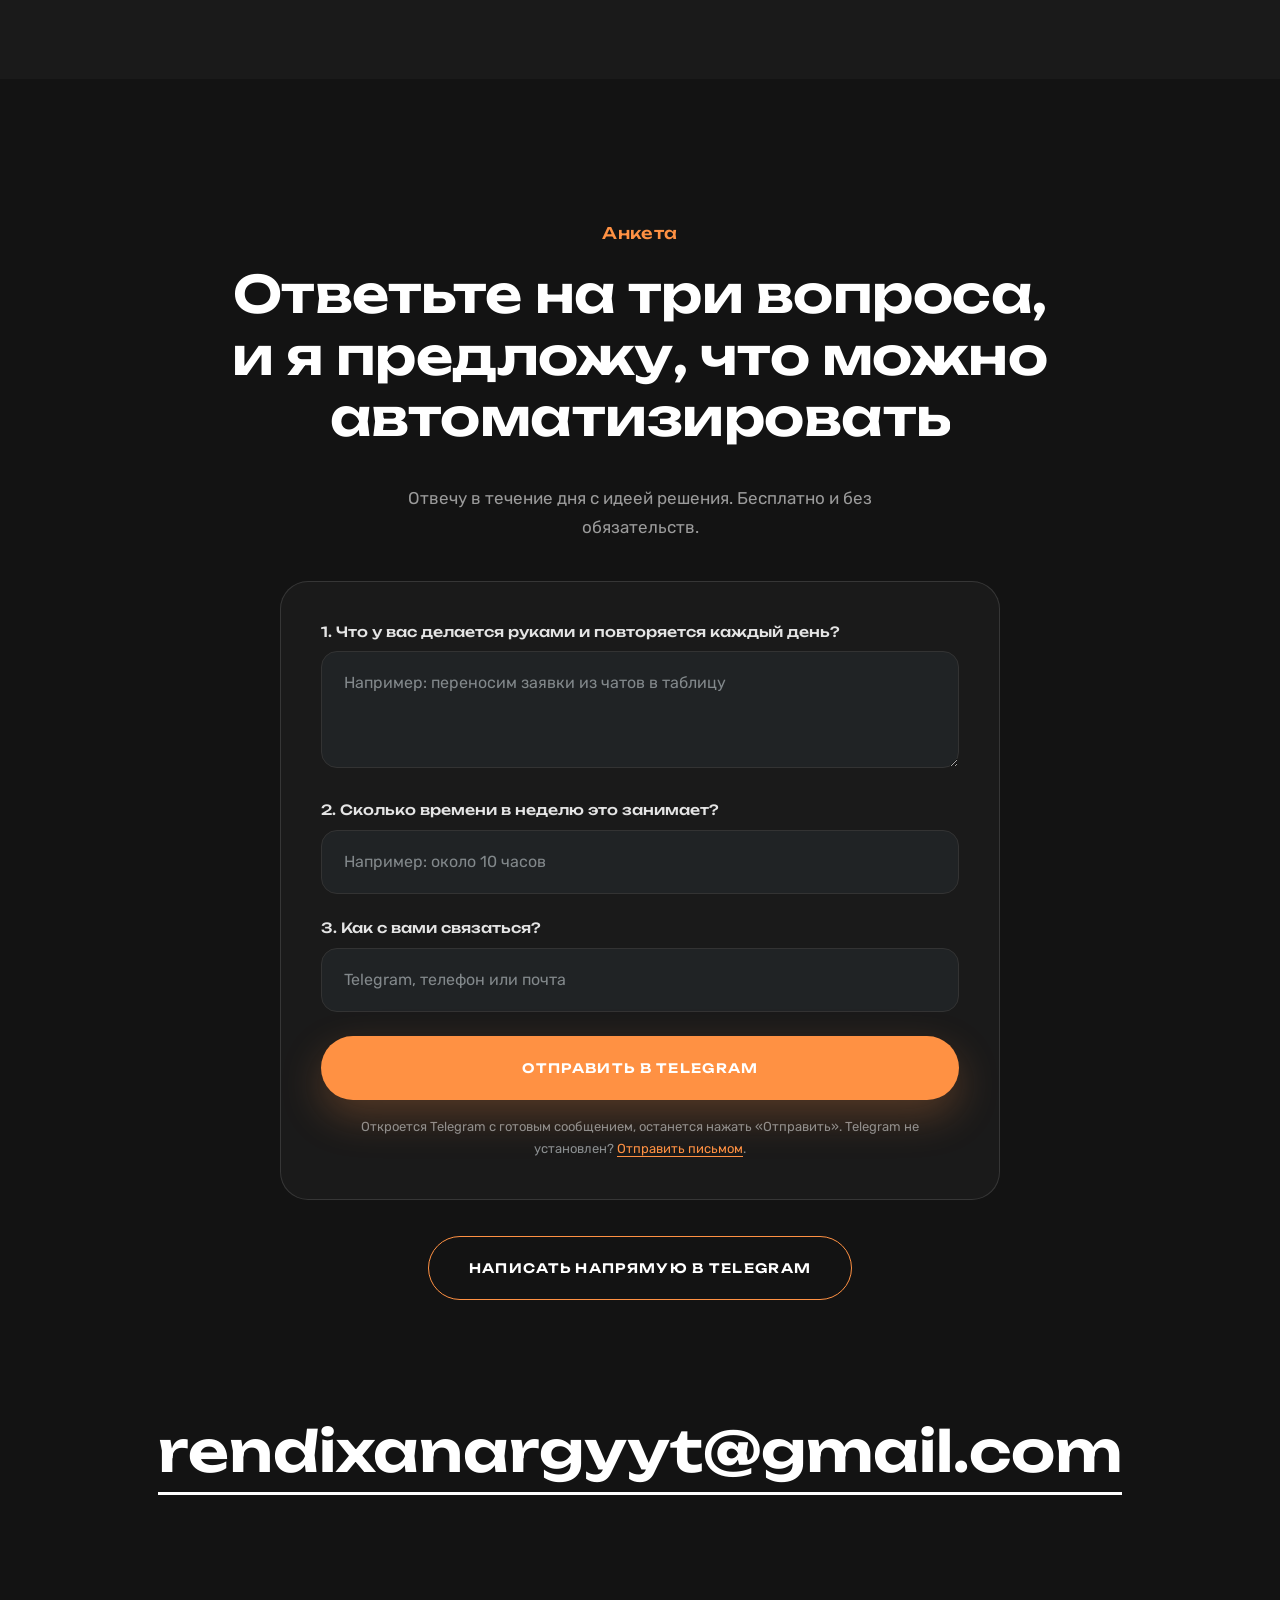
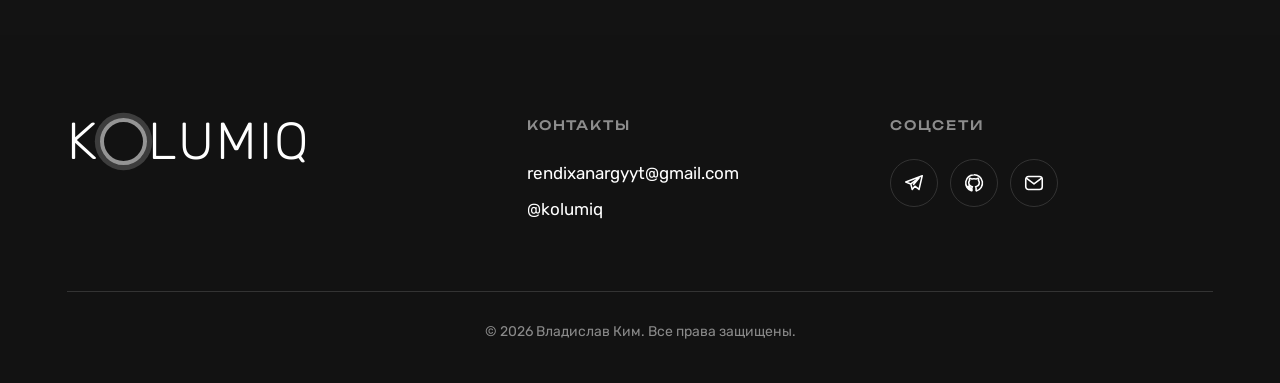
==== commit 5ed673f6: "Chat: dispatcher-only messages in arrival format; remove analytics block Co-Authored-By: Claude Sonn" ====
--- a/index.html
+++ b/index.html
@@ -12,8 +12,7 @@
   <script>document.documentElement.classList.add('js')</script>
   <link rel="stylesheet" href="css/styles.css?v=20261012a">
   <link rel="stylesheet" href="css/motion.css?v=20261012a">
-  <link rel="stylesheet" href="css/demo.css?v=20261015d">
-  <link rel="stylesheet" href="css/analytics.css?v=20261015c">
+  <link rel="stylesheet" href="css/demo.css?v=20261015f">
   <noscript><style>.loader,.progress,.cursor{display:none!important}body.is-loading{overflow:auto!important}.hdr{transform:none!important}</style></noscript>
 </head>
 <body class="is-loading">
@@ -58,9 +57,8 @@
           <div class="dm-chat" id="dmChat" aria-label="Чат с заявками"></div>
           <div class="dm-table" id="dmTable" aria-label="Таблица заявок"></div>
         </div>
-        <div class="an" id="anBox" aria-label="Аналитика по заявкам"></div>
         <p class="demo-note" data-fade>Иллюстрация, данные условные.</p>
-        <noscript><p>Заявки из чата сами попадают в таблицу: дата, баржа, груз, вес, статус, а по ним строится аналитика.</p></noscript>
+        <noscript><p>Заявки из чата сами попадают в таблицу: дата, баржа, груз, вес, статус.</p></noscript>
       </div>
     </section>
 
@@ -152,7 +150,6 @@
   <script src="js/data.js?v=20261012a"></script>
   <script src="js/app.js?v=20261012a"></script>
   <script src="js/fx.js?v=20261012a"></script>
-  <script src="js/demo.js?v=20261015d"></script>
-  <script src="js/analytics.js?v=20261015c"></script>
+  <script src="js/demo.js?v=20261015f"></script>
 </body>
 </html>
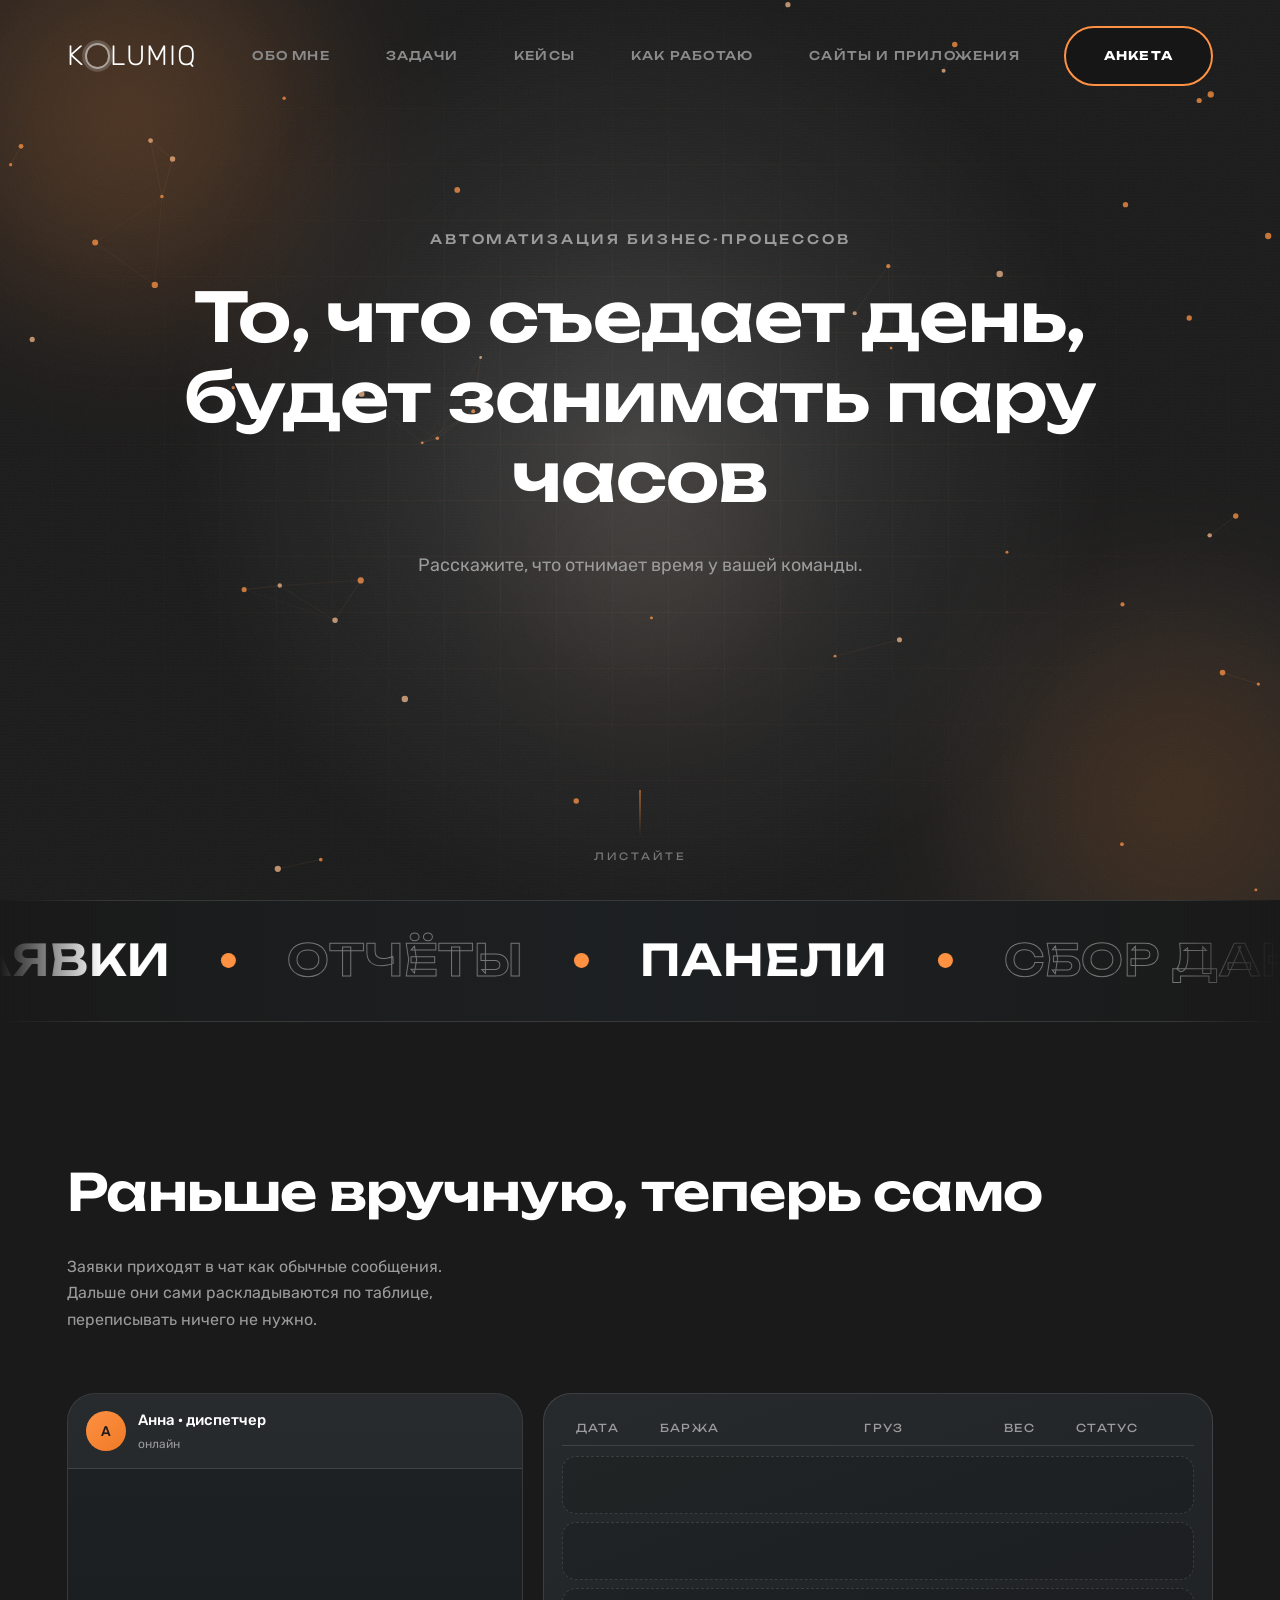
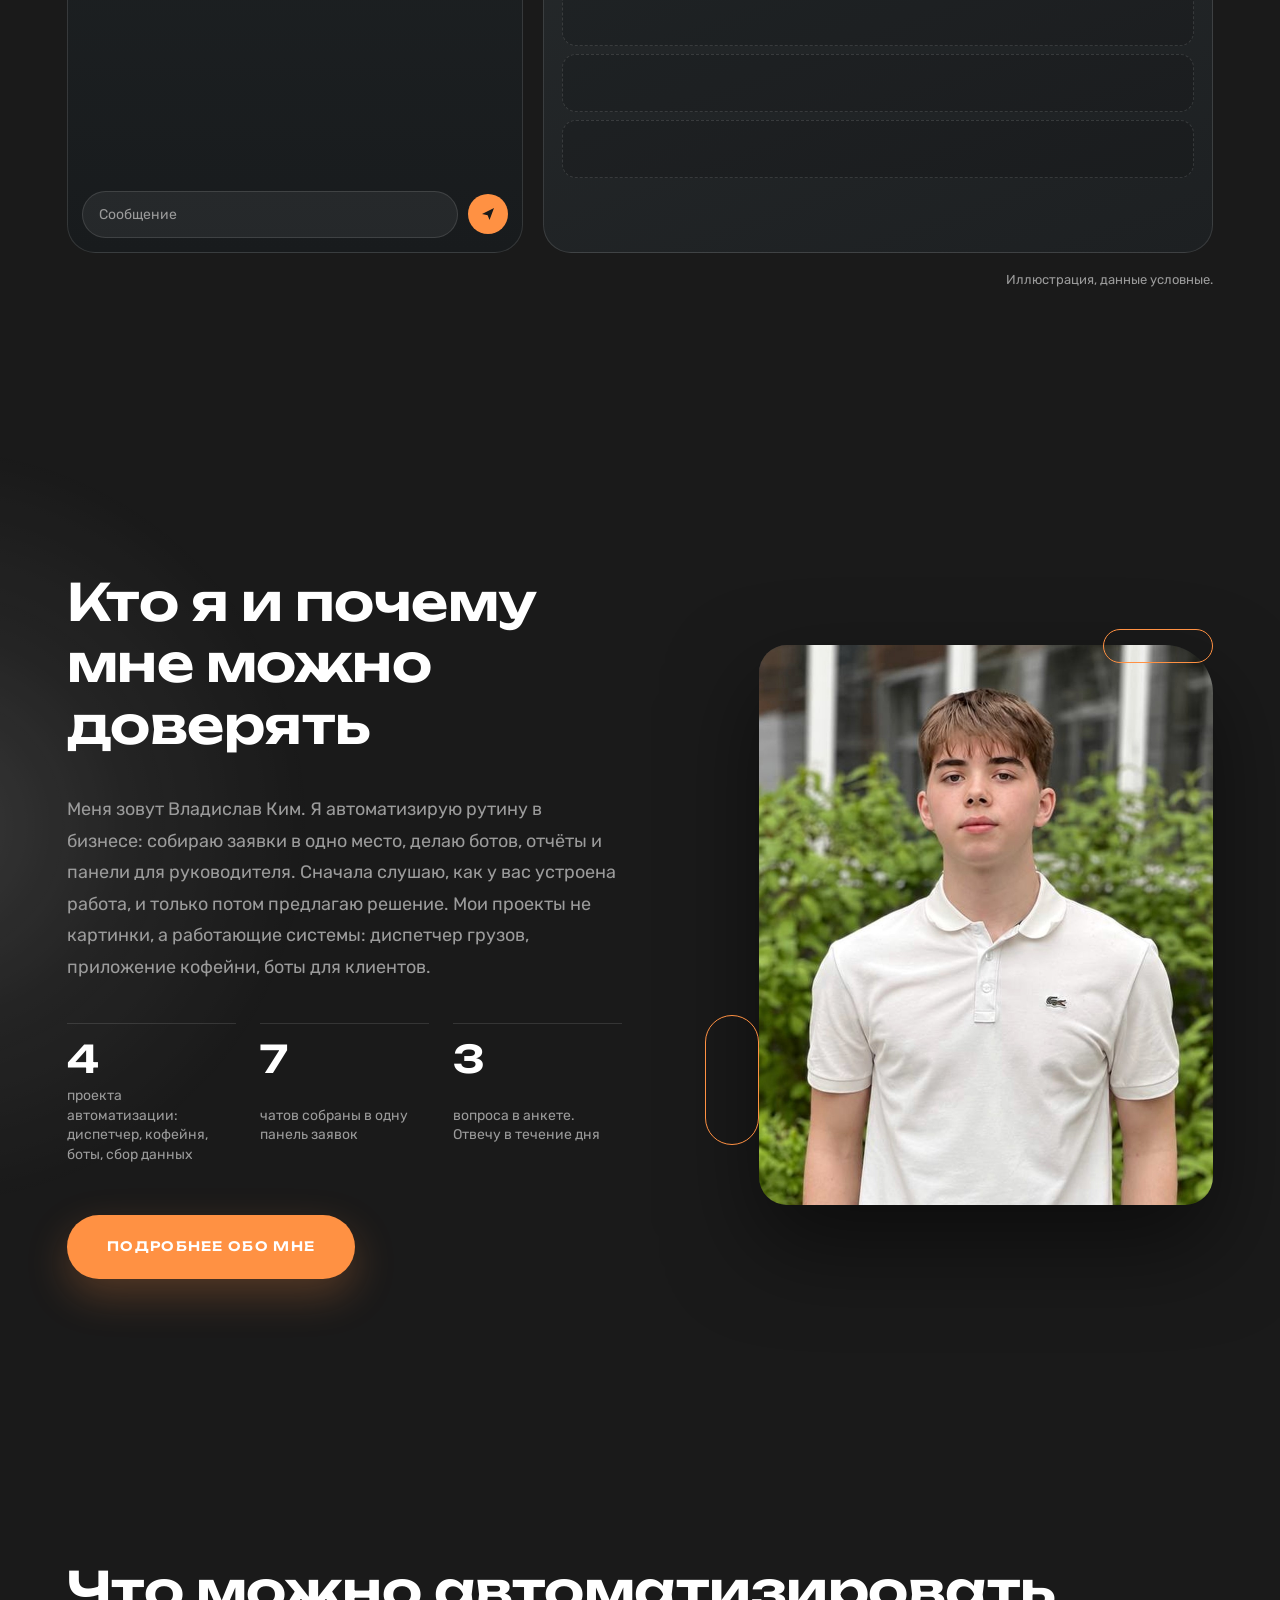
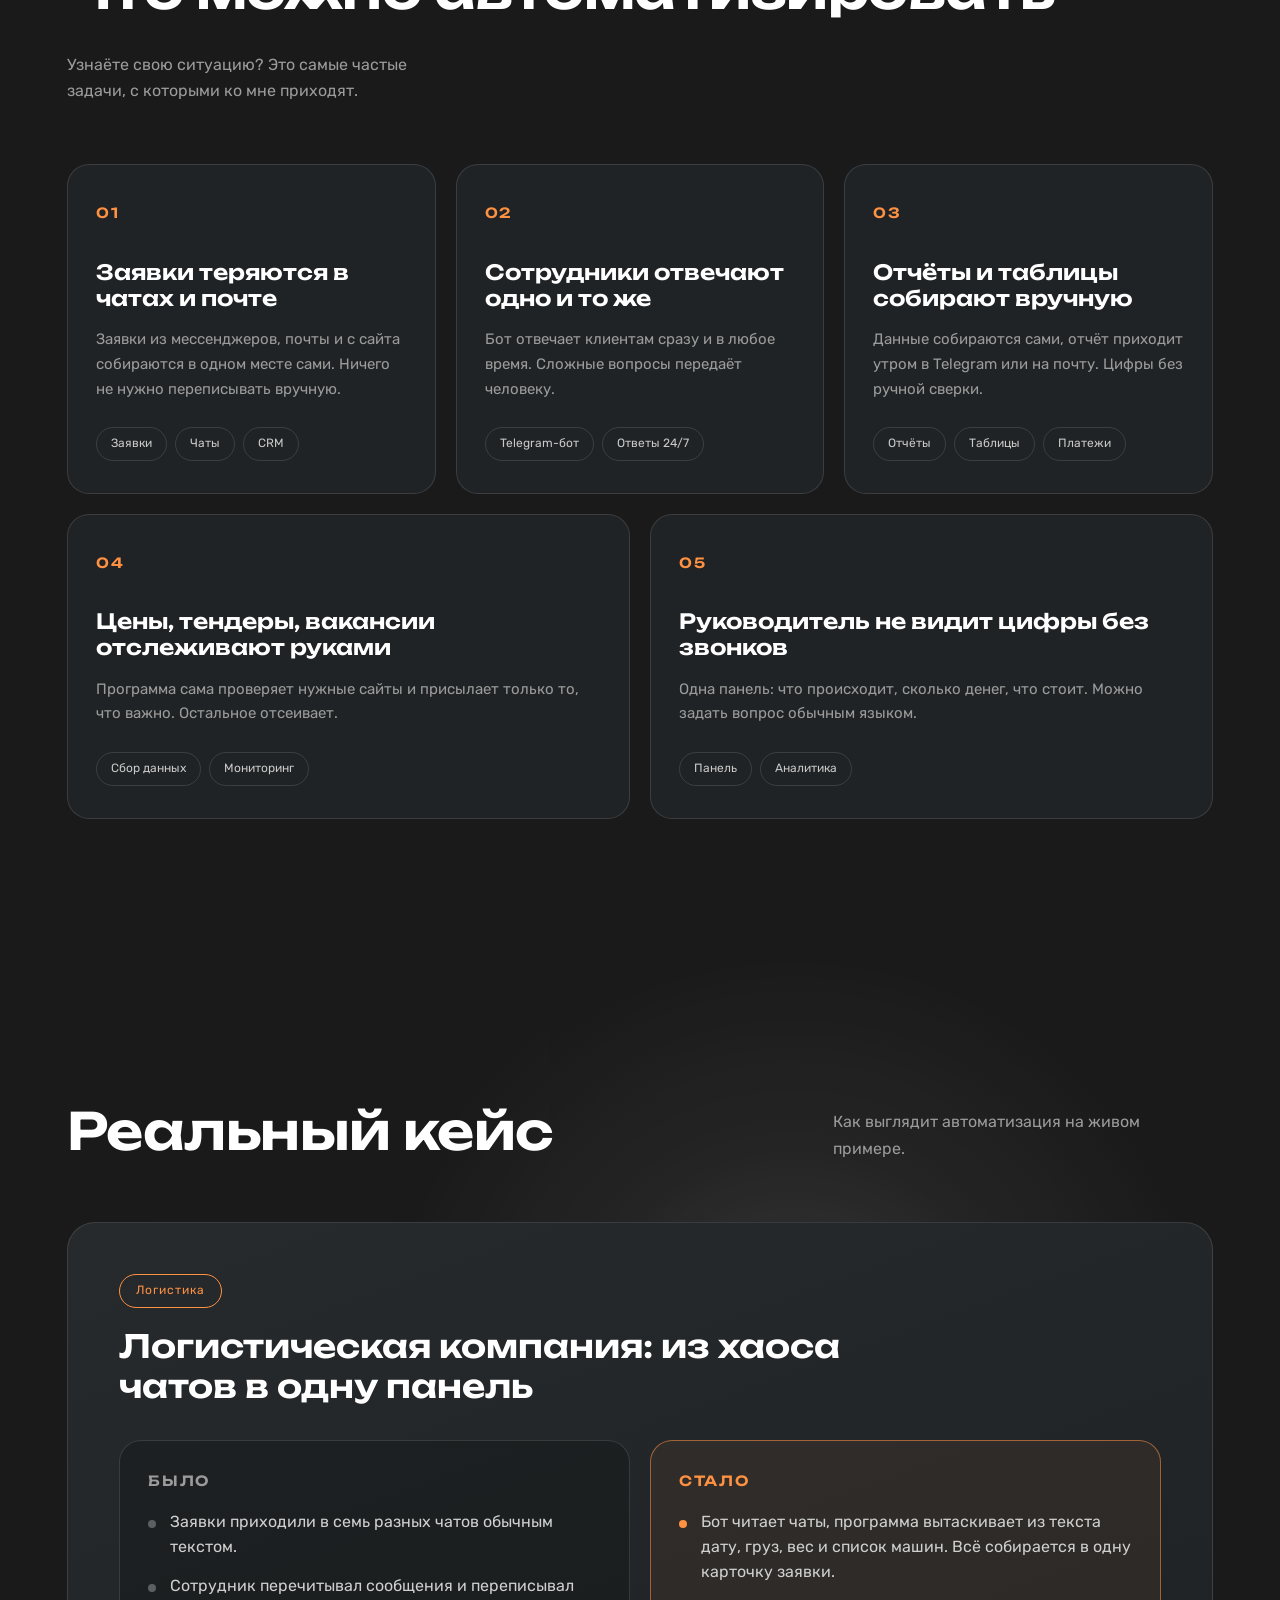
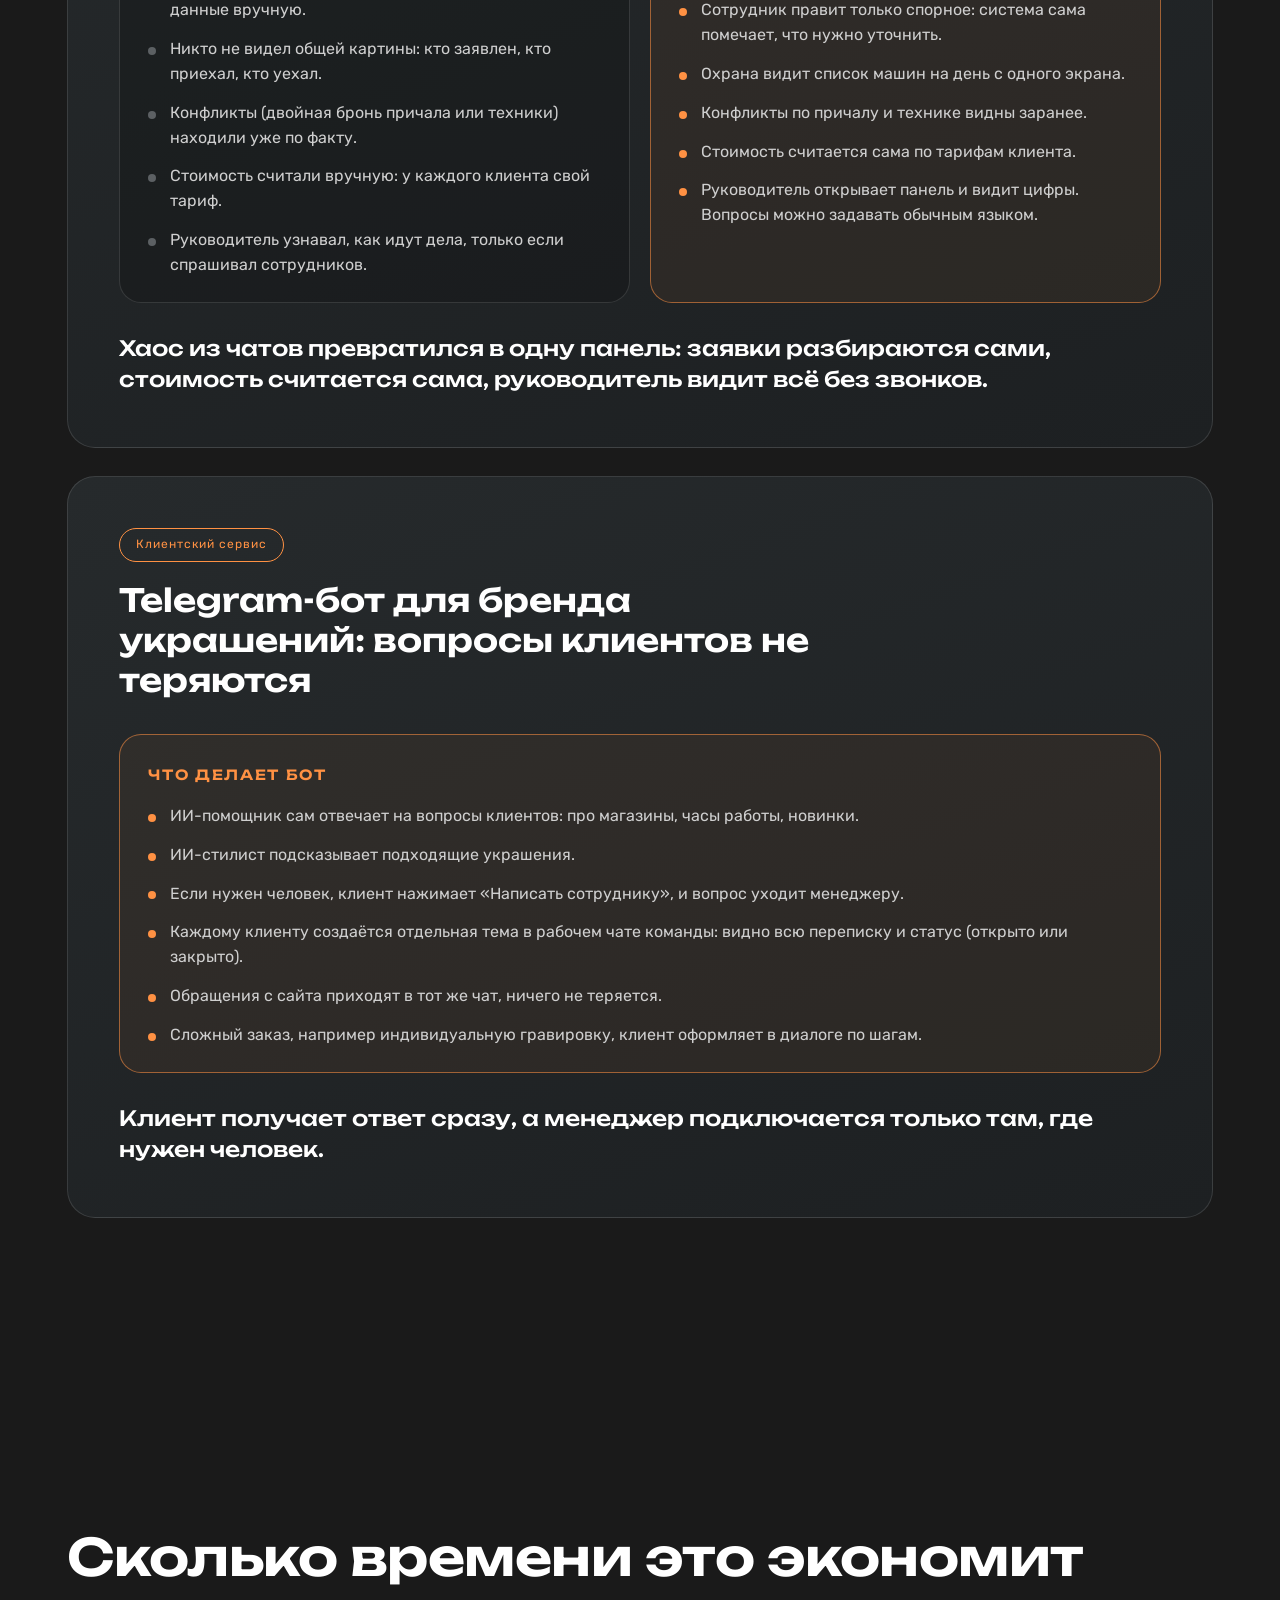
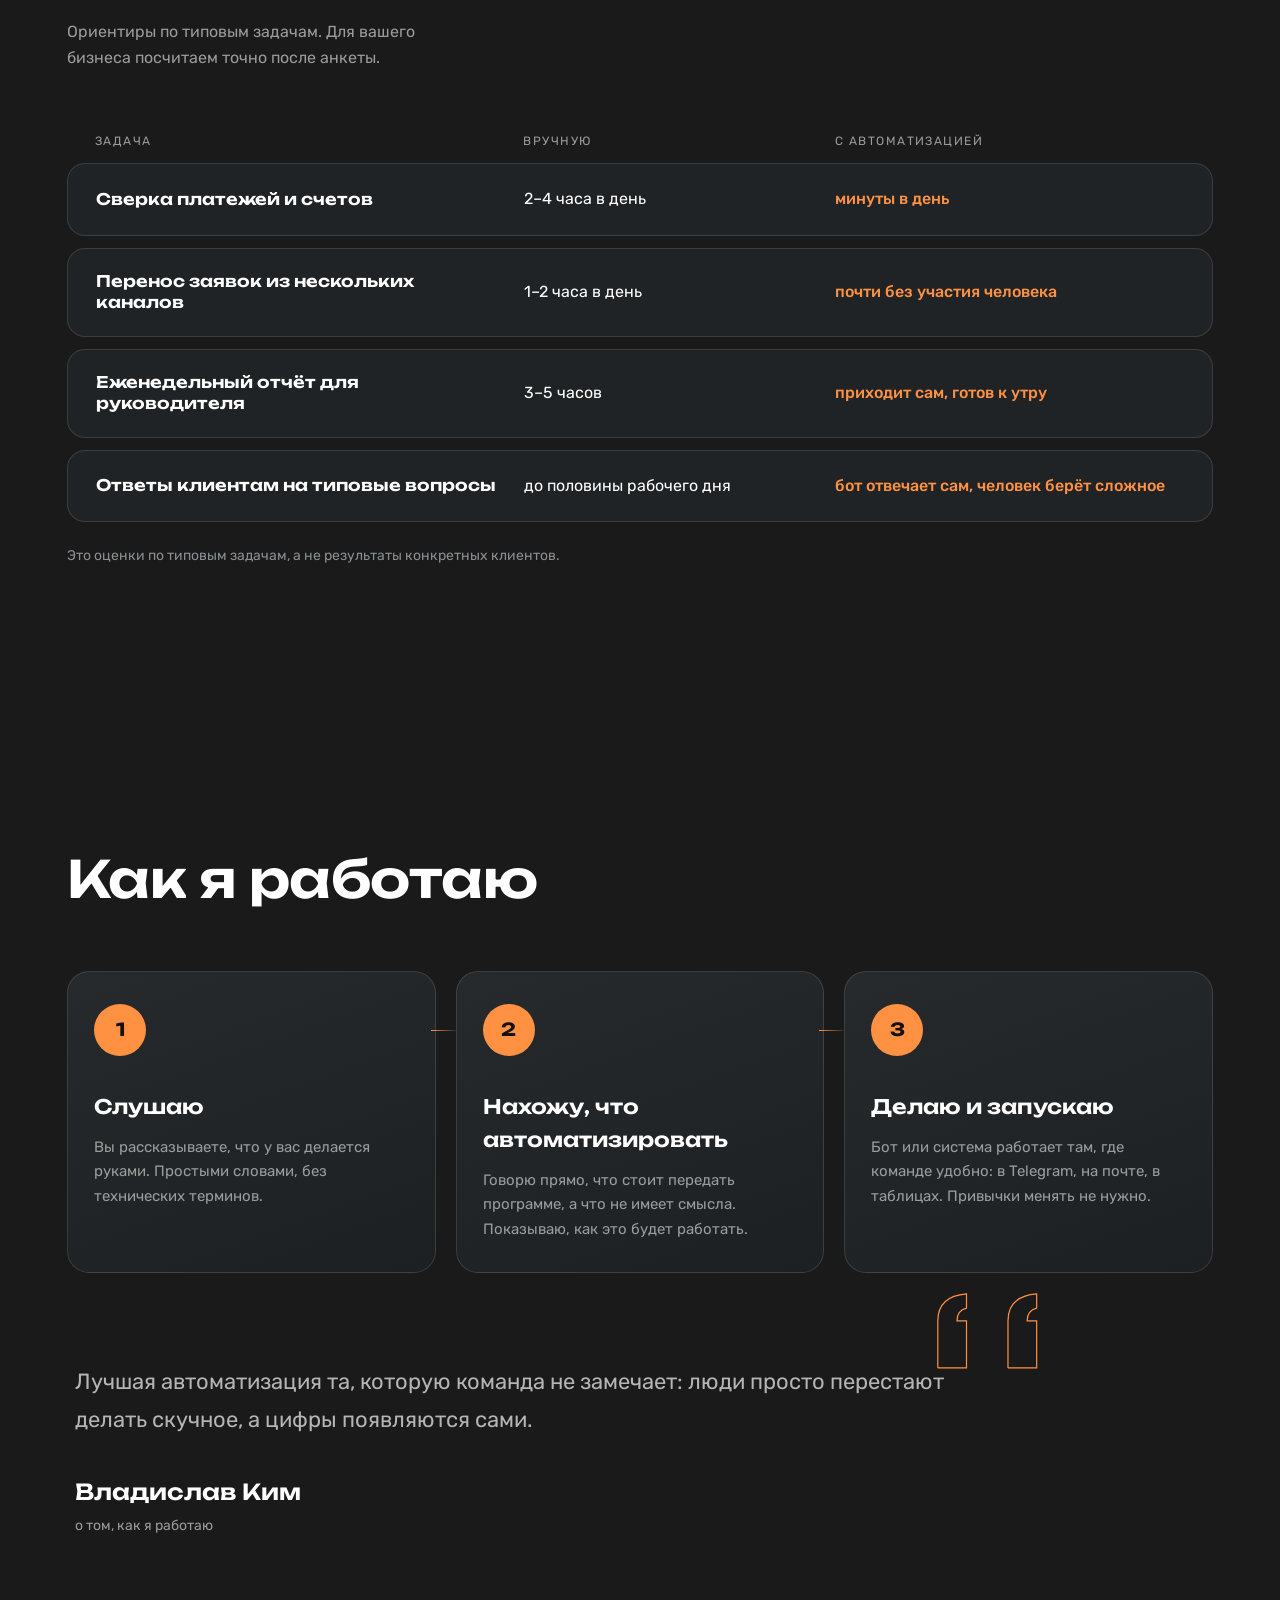
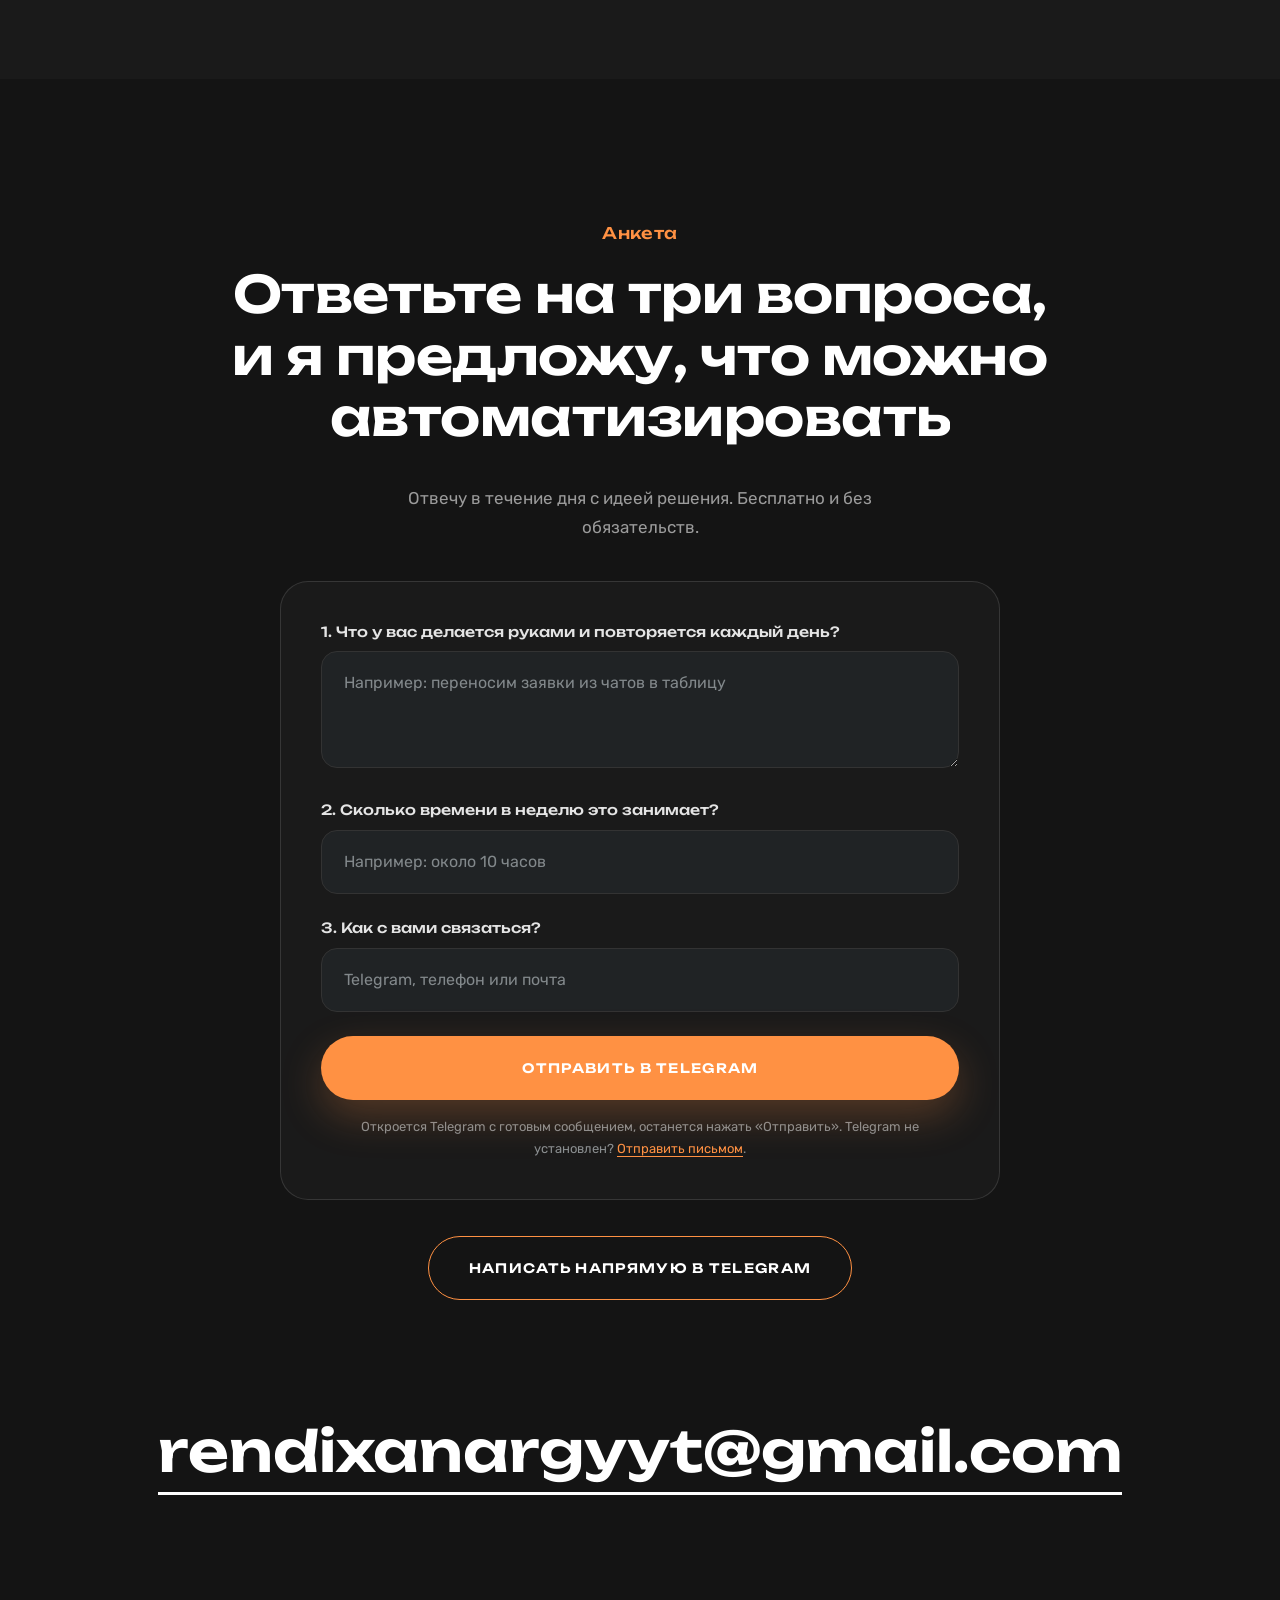
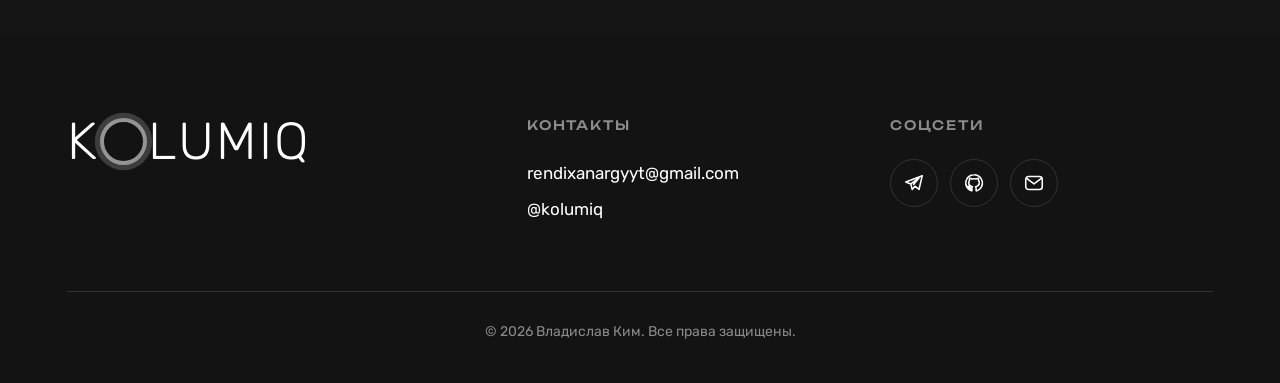
==== commit 433fcf42: "Фон в стиле cyberlauncher: пятна, сетка, частицы, зерно в оранжевой палитре Co-Authored-By: Claude S" ====
--- a/index.html
+++ b/index.html
@@ -12,10 +12,12 @@
   <script>document.documentElement.classList.add('js')</script>
   <link rel="stylesheet" href="css/styles.css?v=20261012a">
   <link rel="stylesheet" href="css/motion.css?v=20261012a">
+  <link rel="stylesheet" href="css/bg.css?v=20261024a">
   <link rel="stylesheet" href="css/demo.css?v=20261015f">
   <noscript><style>.loader,.progress,.cursor{display:none!important}body.is-loading{overflow:auto!important}.hdr{transform:none!important}</style></noscript>
 </head>
 <body class="is-loading">
+  <div class="amb" aria-hidden="true"><canvas class="amb-fx" id="ambFx"></canvas><i class="amb-glow amb-a"></i><i class="amb-glow amb-b"></i><i class="amb-glow amb-c"></i><i class="amb-grid"></i><i class="amb-scan"></i><i class="amb-grain"></i></div>
   <div class="loader" id="loader" aria-hidden="true"><div class="ld-in"><span class="ld-ring"></span><span class="ld-txt">KOLUMIQ</span></div><div class="ld-bar"><i></i></div></div>
   <div class="progress" id="progress"><i></i></div>
   <div class="cursor" id="cursor" aria-hidden="true"><i class="c-dot"></i><i class="c-ring"><span class="c-txt"></span></i></div>
@@ -150,6 +152,7 @@
   <script src="js/data.js?v=20261012a"></script>
   <script src="js/app.js?v=20261012a"></script>
   <script src="js/fx.js?v=20261012a"></script>
+  <script src="js/bg.js?v=20261024b"></script>
   <script src="js/demo.js?v=20261015f"></script>
 </body>
 </html>
--- a/css/bg.css
+++ b/css/bg.css
@@ -0,0 +1,27 @@
+/* Фон: светящиеся пятна, сетка, частицы, зерно. Всё fixed и под контентом, pointer-events не ловит. */
+.amb { position: fixed; inset: 0; z-index: 0; overflow: hidden; pointer-events: none; }
+.amb-fx { position: absolute; inset: 0; width: 100%; height: 100%; }
+
+.amb-glow { position: absolute; width: 46vw; height: 46vw; max-width: 560px; max-height: 560px; border-radius: 50%; filter: blur(56px); will-change: transform; animation: ambDrift 14s ease-in-out infinite alternate; }
+.amb-a { top: -18vh; left: -12vw; opacity: .34; background: radial-gradient(circle, rgba(255, 145, 67, .8), transparent 70%); }
+.amb-b { right: -14vw; bottom: -20vh; opacity: .3; background: radial-gradient(circle, rgba(238, 122, 38, .7), rgba(255, 192, 143, .25) 45%, transparent 70%); animation-duration: 19s; }
+.amb-c { left: 36vw; top: 44vh; width: 30vw; height: 30vw; opacity: .12; background: radial-gradient(circle, rgba(255, 192, 143, .55), rgba(255, 145, 67, .3), transparent 70%); animation-duration: 11s; }
+@keyframes ambDrift { from { transform: translate(0, 0) scale(1); } to { transform: translate(4vw, 3vh) scale(1.14); } }
+
+.amb-grid { position: absolute; inset: -60px; opacity: .5; background-image: linear-gradient(rgba(255, 145, 67, .09) 1px, transparent 1px), linear-gradient(90deg, rgba(255, 255, 255, .05) 1px, transparent 1px); background-size: 56px 56px; -webkit-mask-image: radial-gradient(ellipse at center, #000 20%, transparent 76%); mask-image: radial-gradient(ellipse at center, #000 20%, transparent 76%); animation: ambGrid 30s linear infinite; }
+@keyframes ambGrid { from { background-position: 0 0; } to { background-position: 56px 56px; } }
+
+.amb-scan { position: absolute; inset: 0; opacity: .3; background: repeating-linear-gradient(to bottom, rgba(255, 255, 255, .018) 0 1px, transparent 1px 3px); }
+.amb-grain { position: absolute; inset: 0; opacity: .05; mix-blend-mode: overlay; background-image: url("data:image/svg+xml,%3Csvg xmlns='http://www.w3.org/2000/svg' width='160' height='160'%3E%3Cfilter id='n'%3E%3CfeTurbulence type='fractalNoise' baseFrequency='.75' numOctaves='3' stitchTiles='stitch'/%3E%3C/filter%3E%3Crect width='100%25' height='100%25' filter='url(%23n)'/%3E%3C/svg%3E"); }
+
+/* нижние блоки были сплошными и закрывали фон */
+.contact { background: rgba(19, 19, 19, .72); }
+.ftr { background: rgba(18, 18, 18, .82); }
+
+@media (max-width: 760px) {
+  .amb-glow { filter: blur(40px); }
+  .amb-scan { display: none; }
+}
+@media (prefers-reduced-motion: reduce) {
+  .amb-glow, .amb-grid { animation: none; }
+}
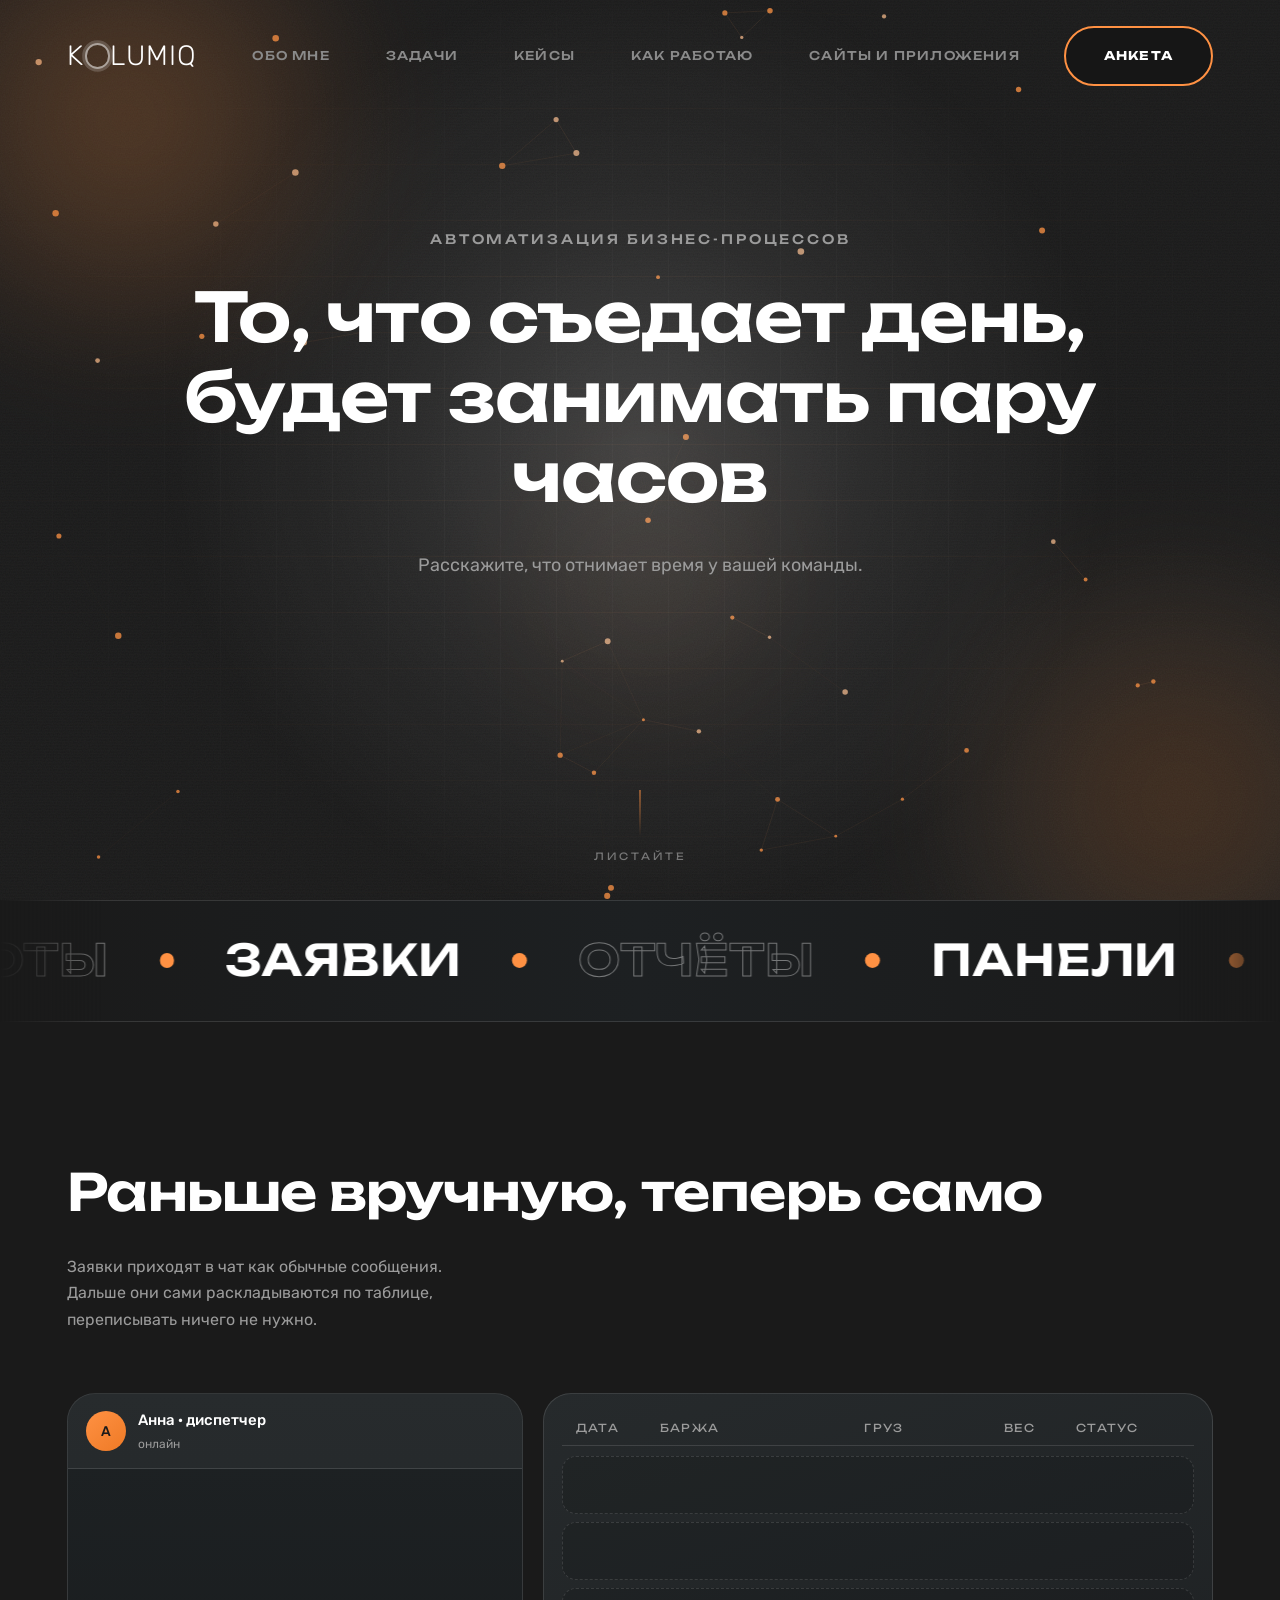
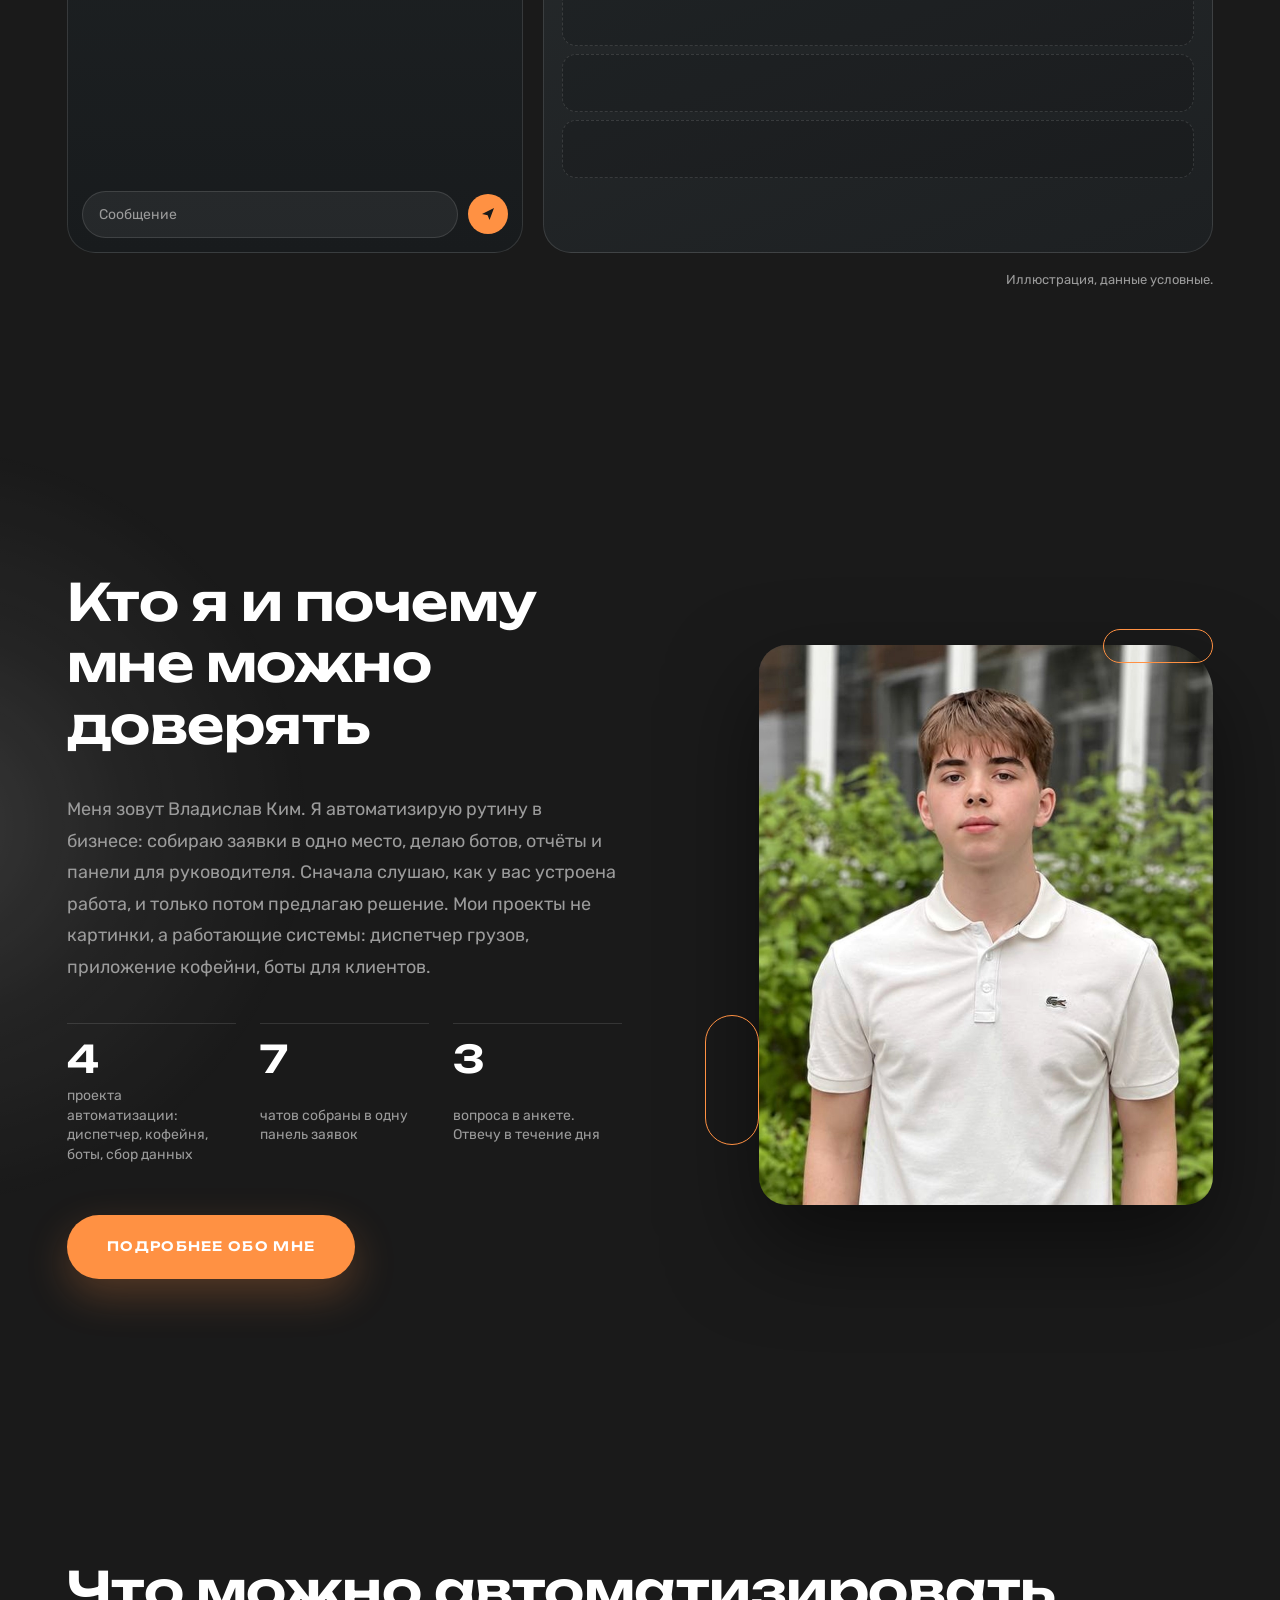
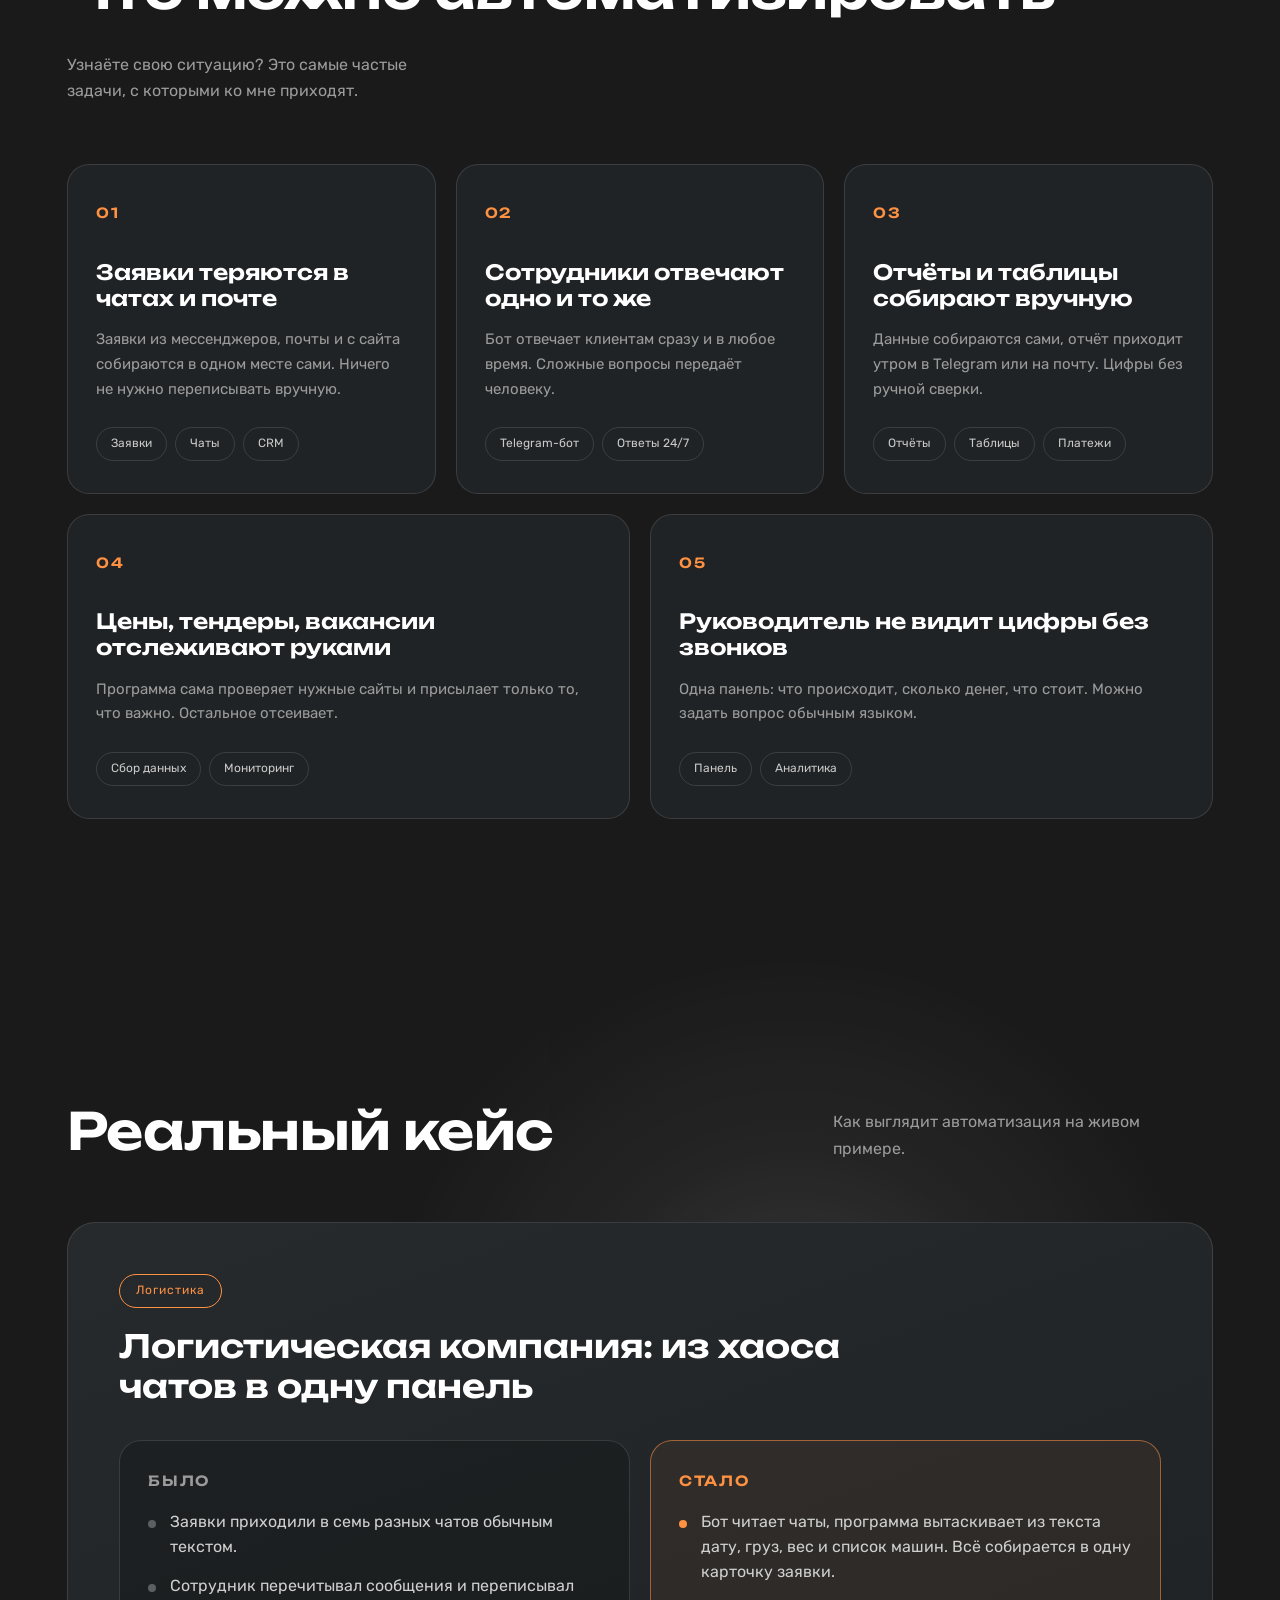
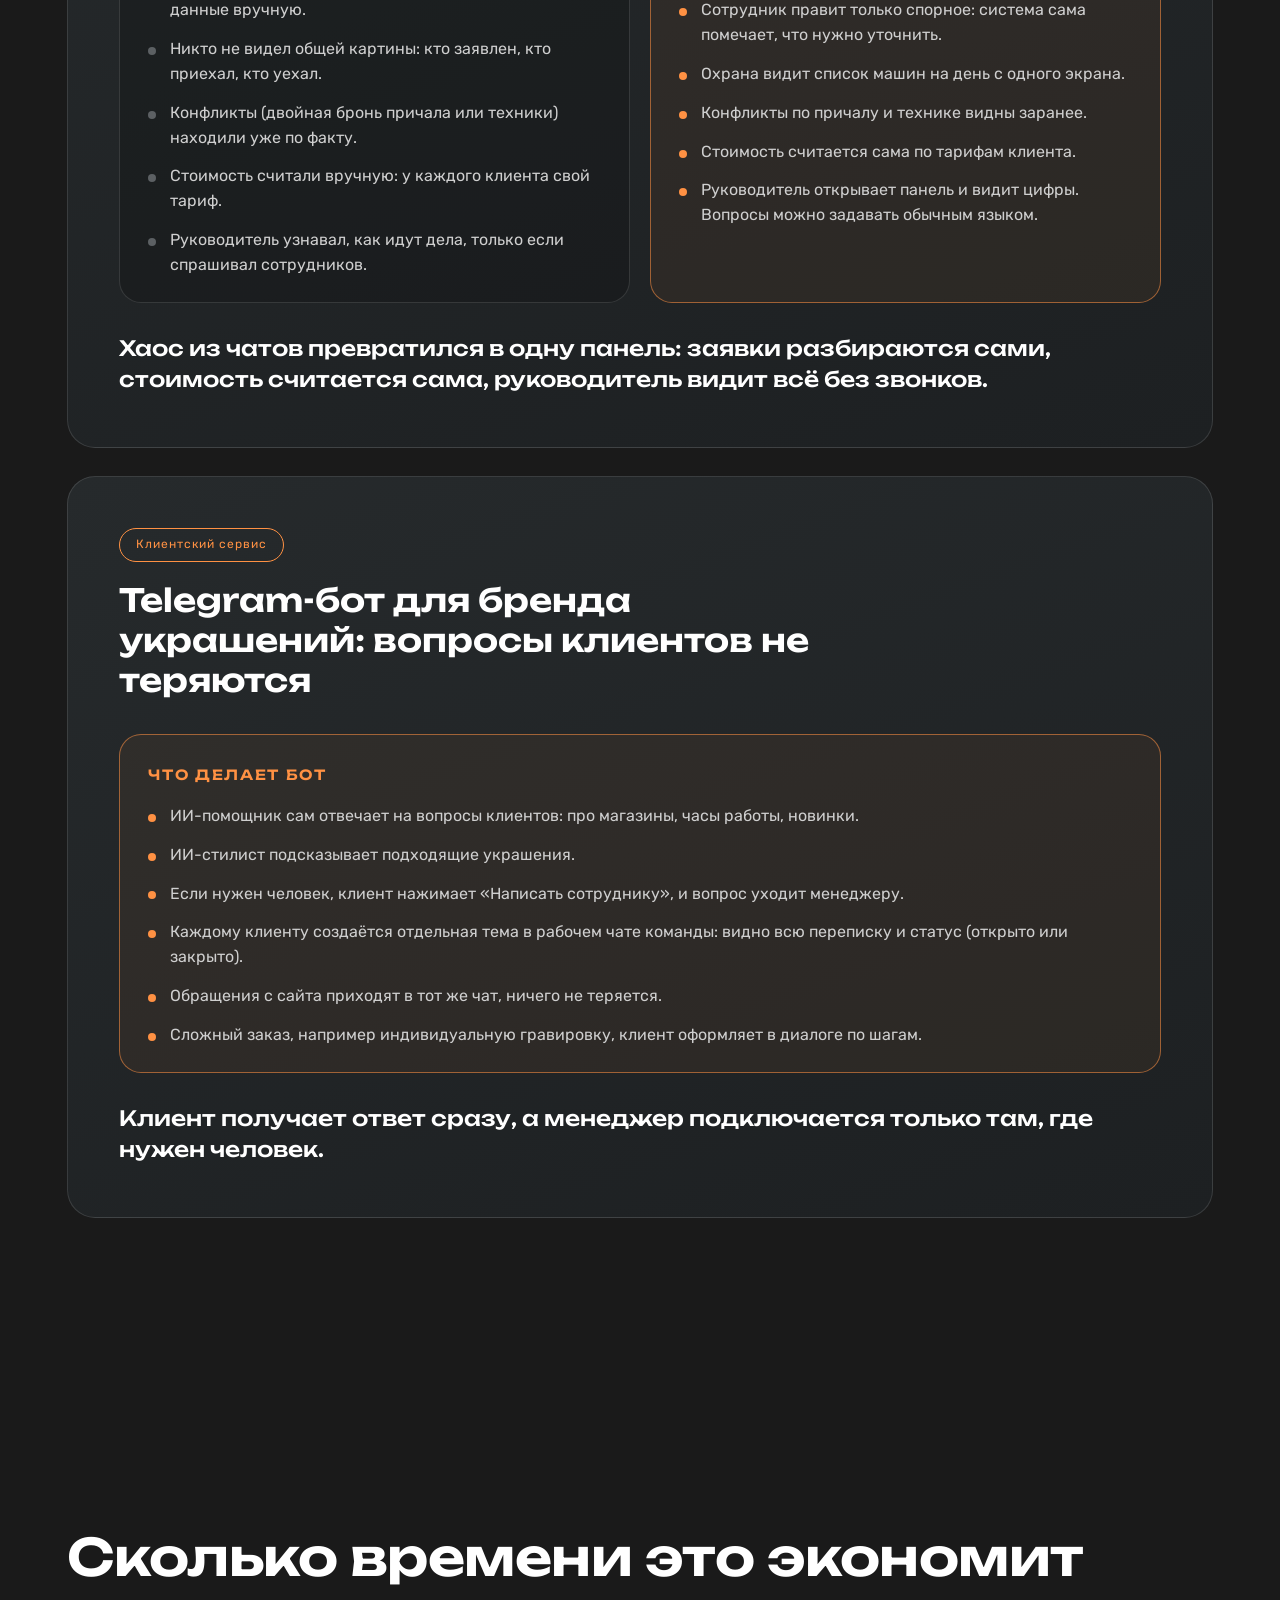
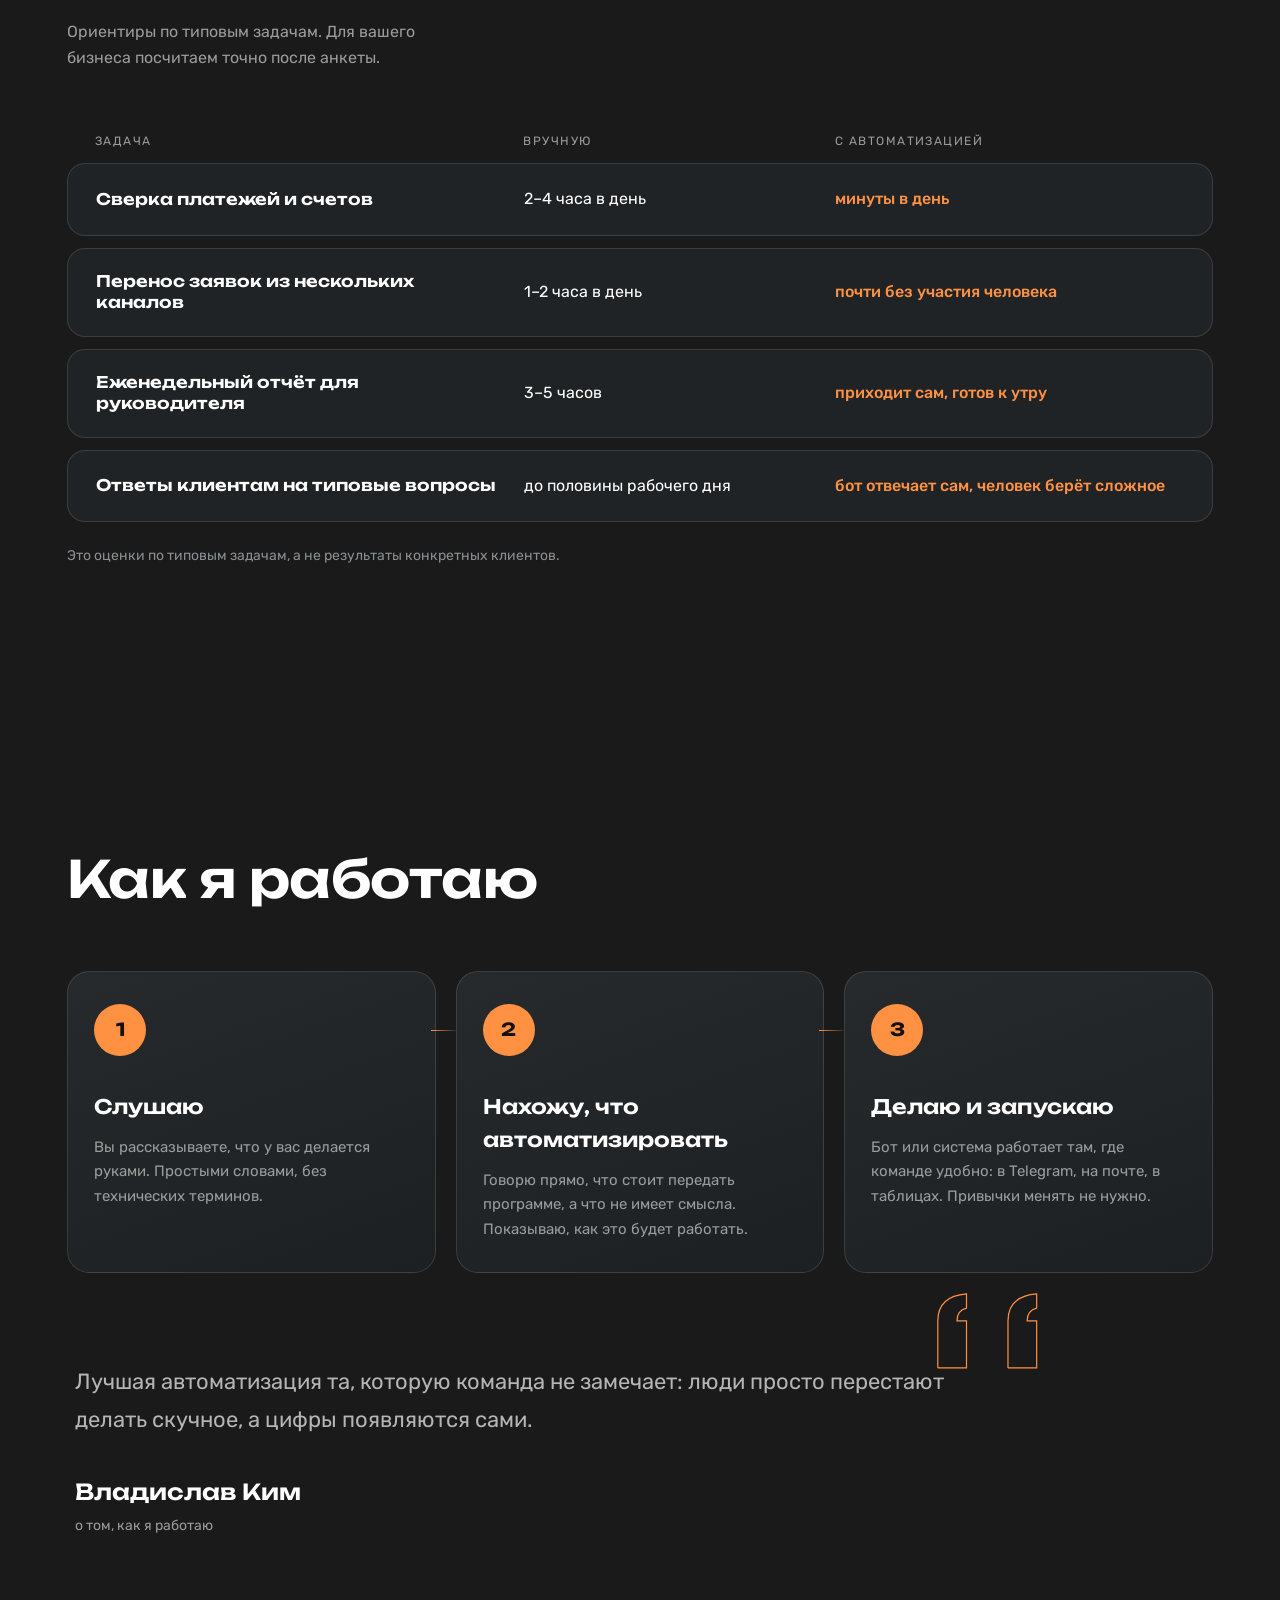
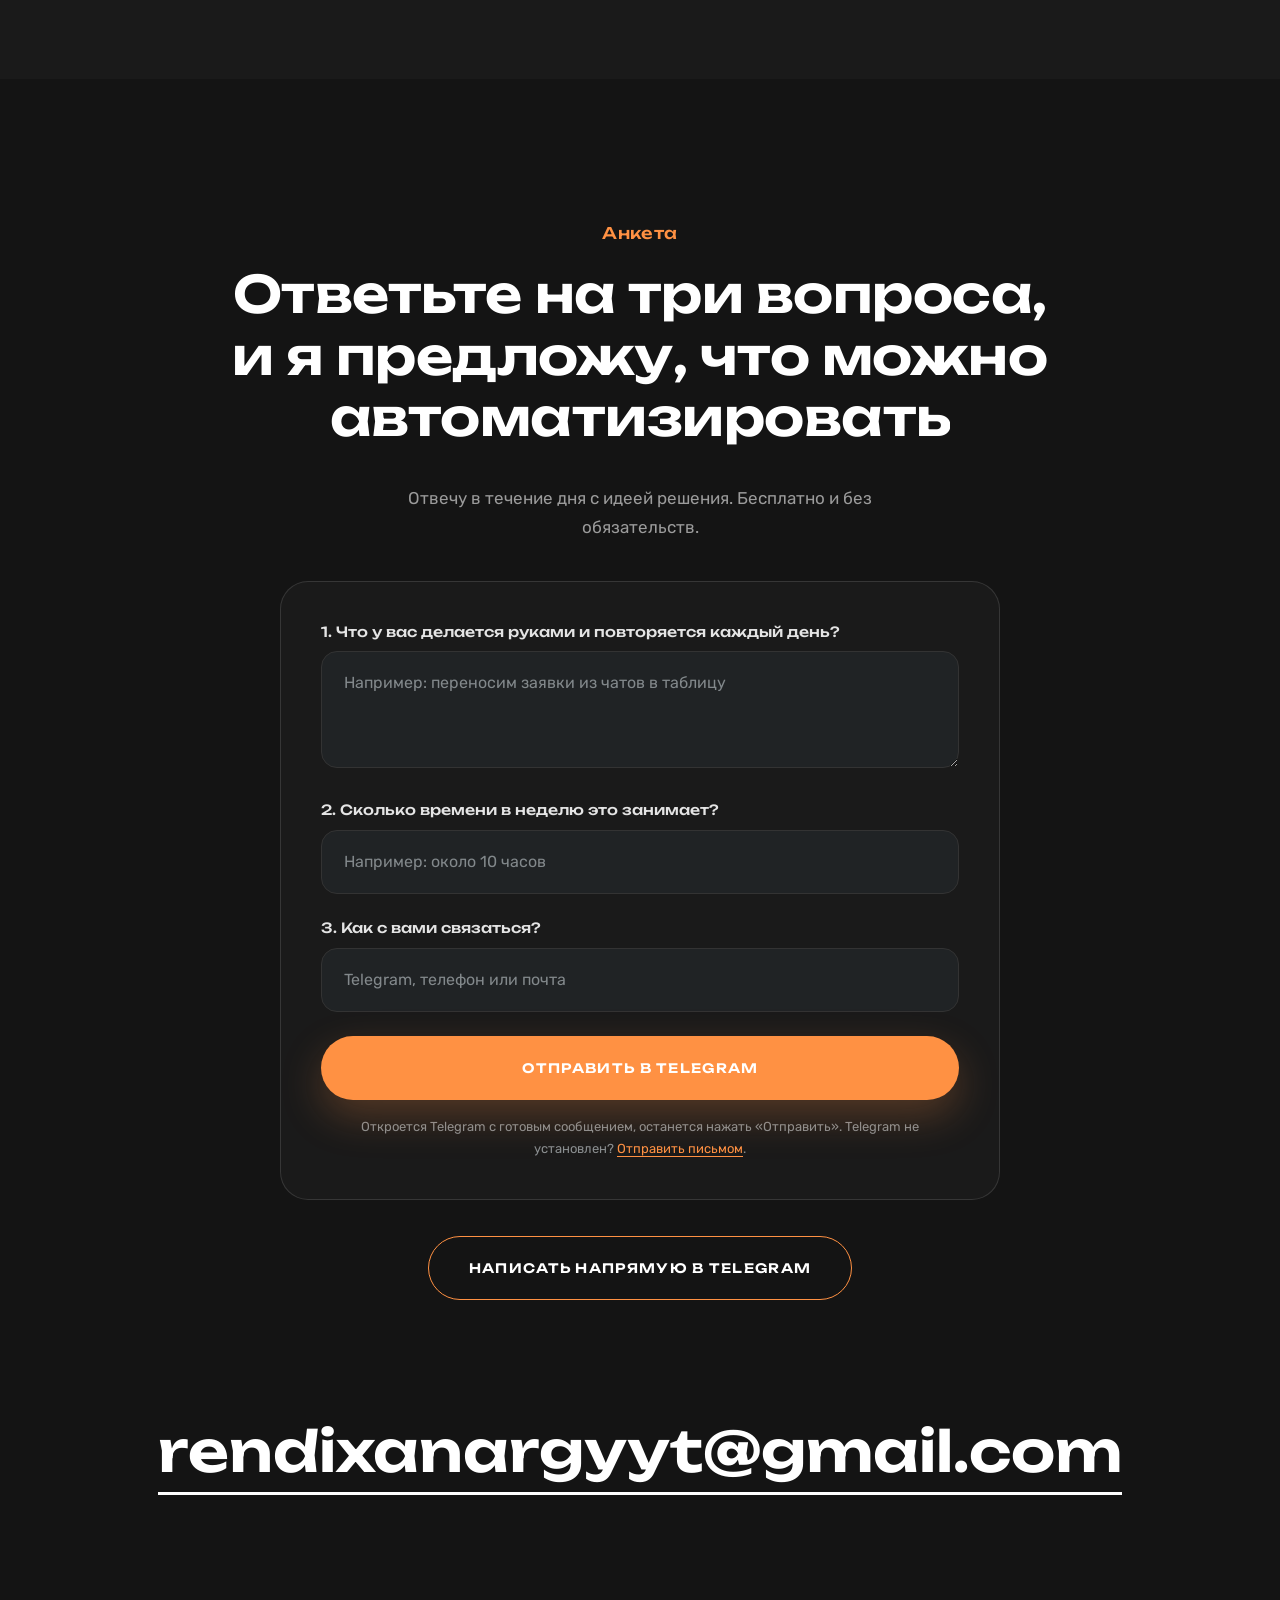
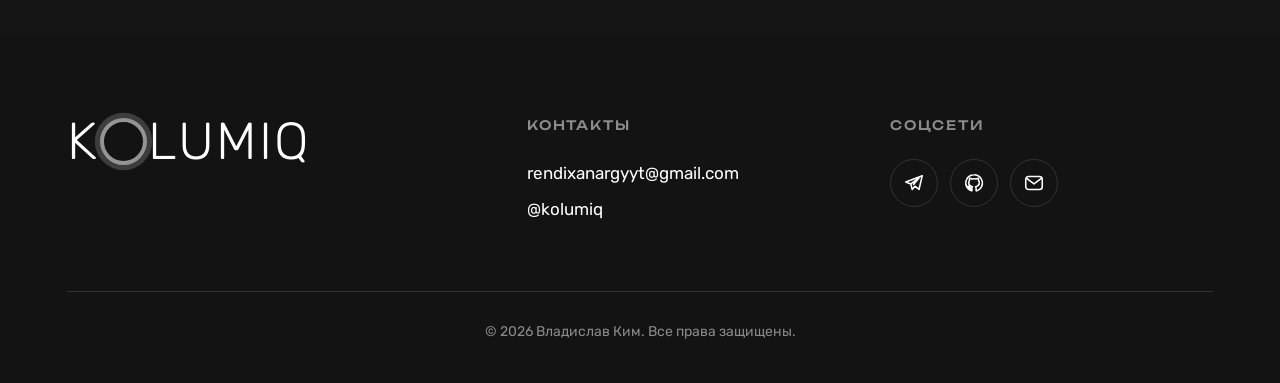
==== commit f93eea4d: "Добавлен проект Soda, фильтр «Лендинги» Co-Authored-By: Claude Sonnet 5.5 <noreply@anthropic.com>" ====
--- a/index.html
+++ b/index.html
@@ -149,7 +149,7 @@
   <div class="toast" id="toast" role="status"></div>
 
   <script src="assets/js/lenis.min.js"></script>
-  <script src="js/data.js?v=20261012a"></script>
+  <script src="js/data.js?v=20261025a"></script>
   <script src="js/app.js?v=20261012a"></script>
   <script src="js/fx.js?v=20261012a"></script>
   <script src="js/bg.js?v=20261024b"></script>
